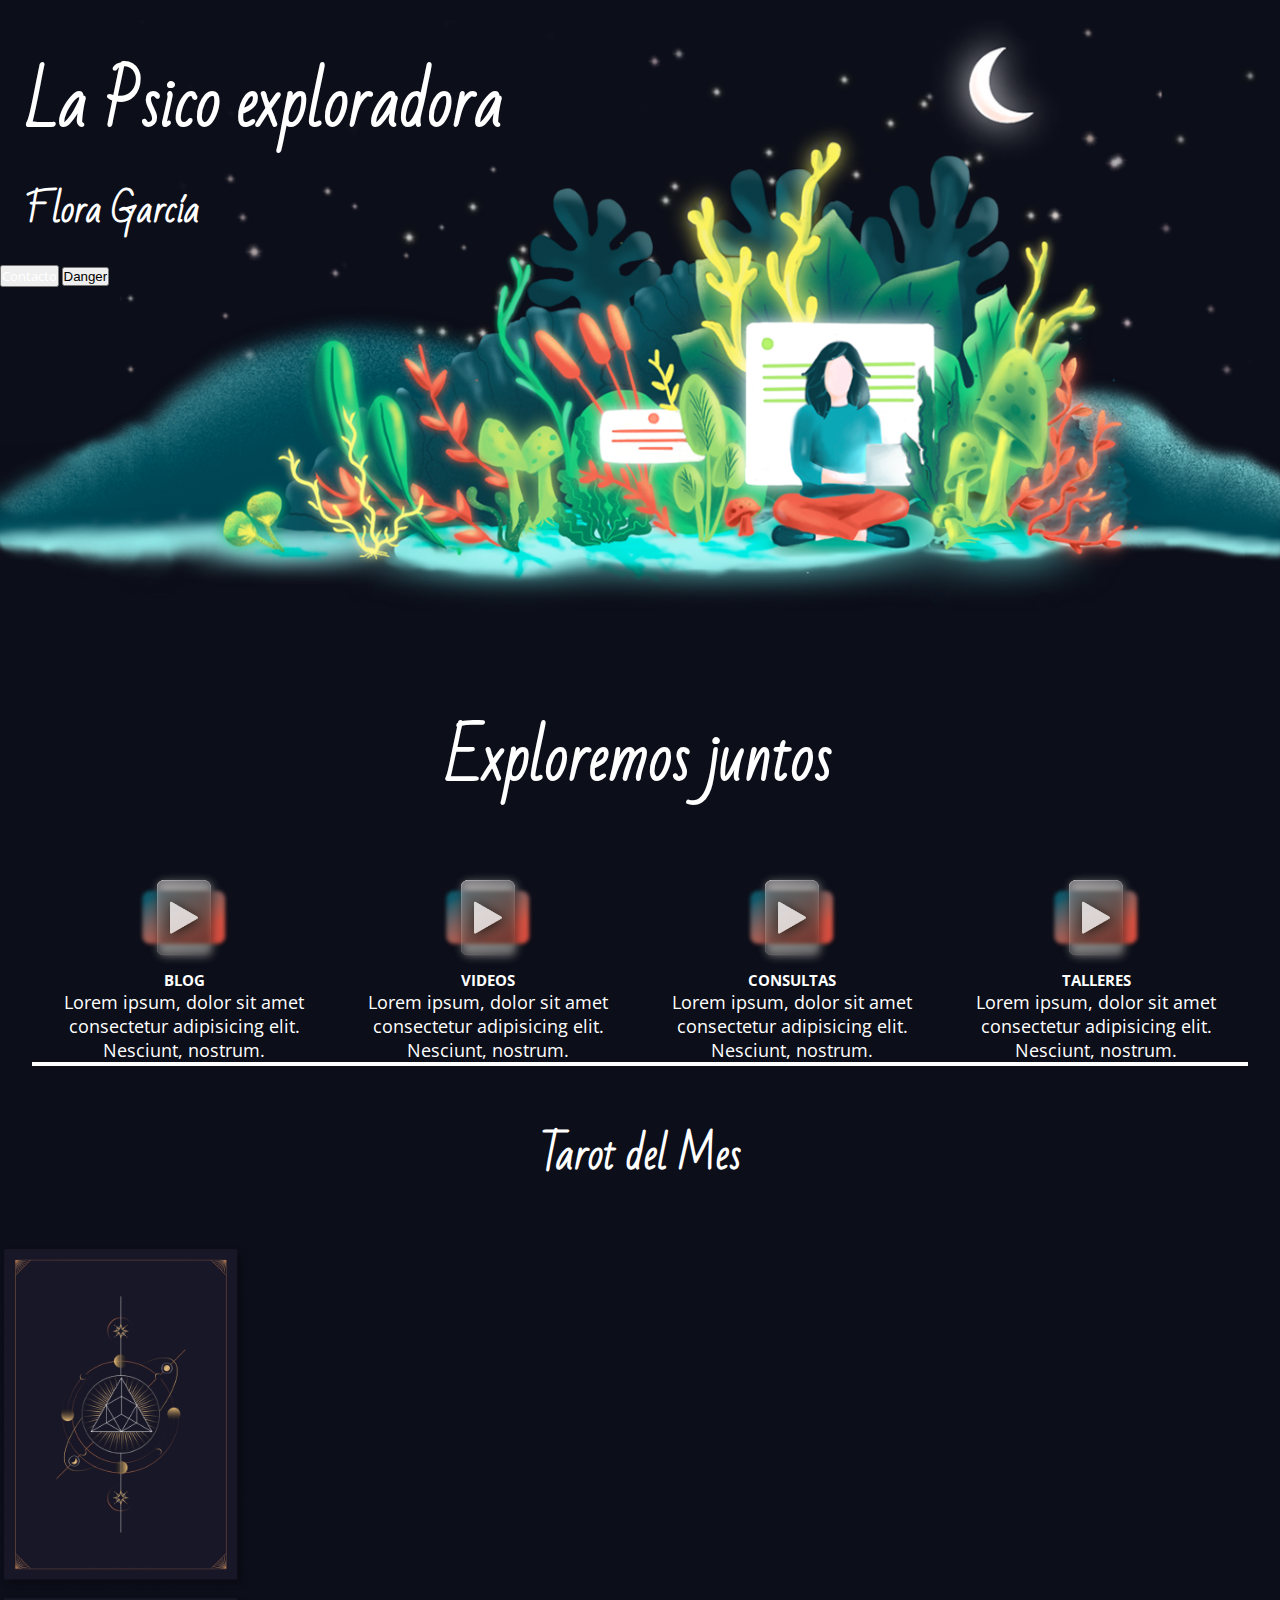
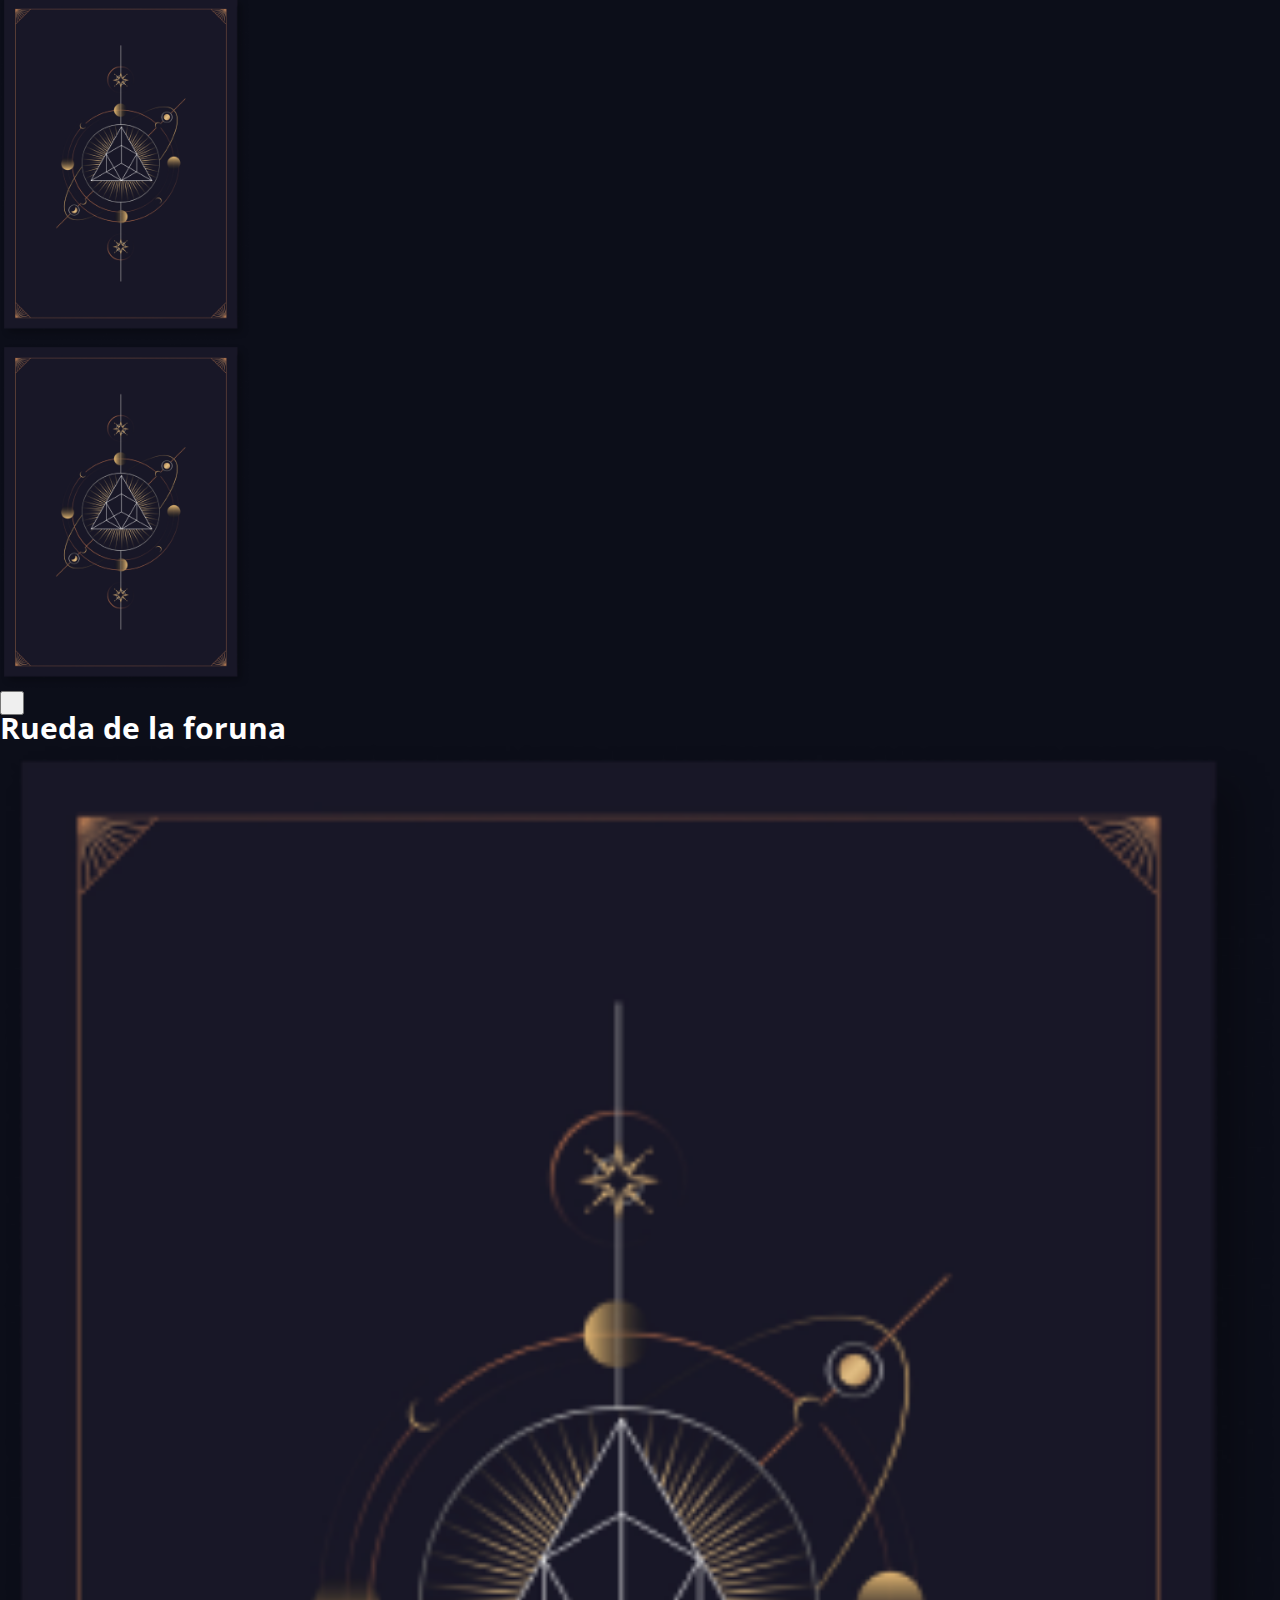
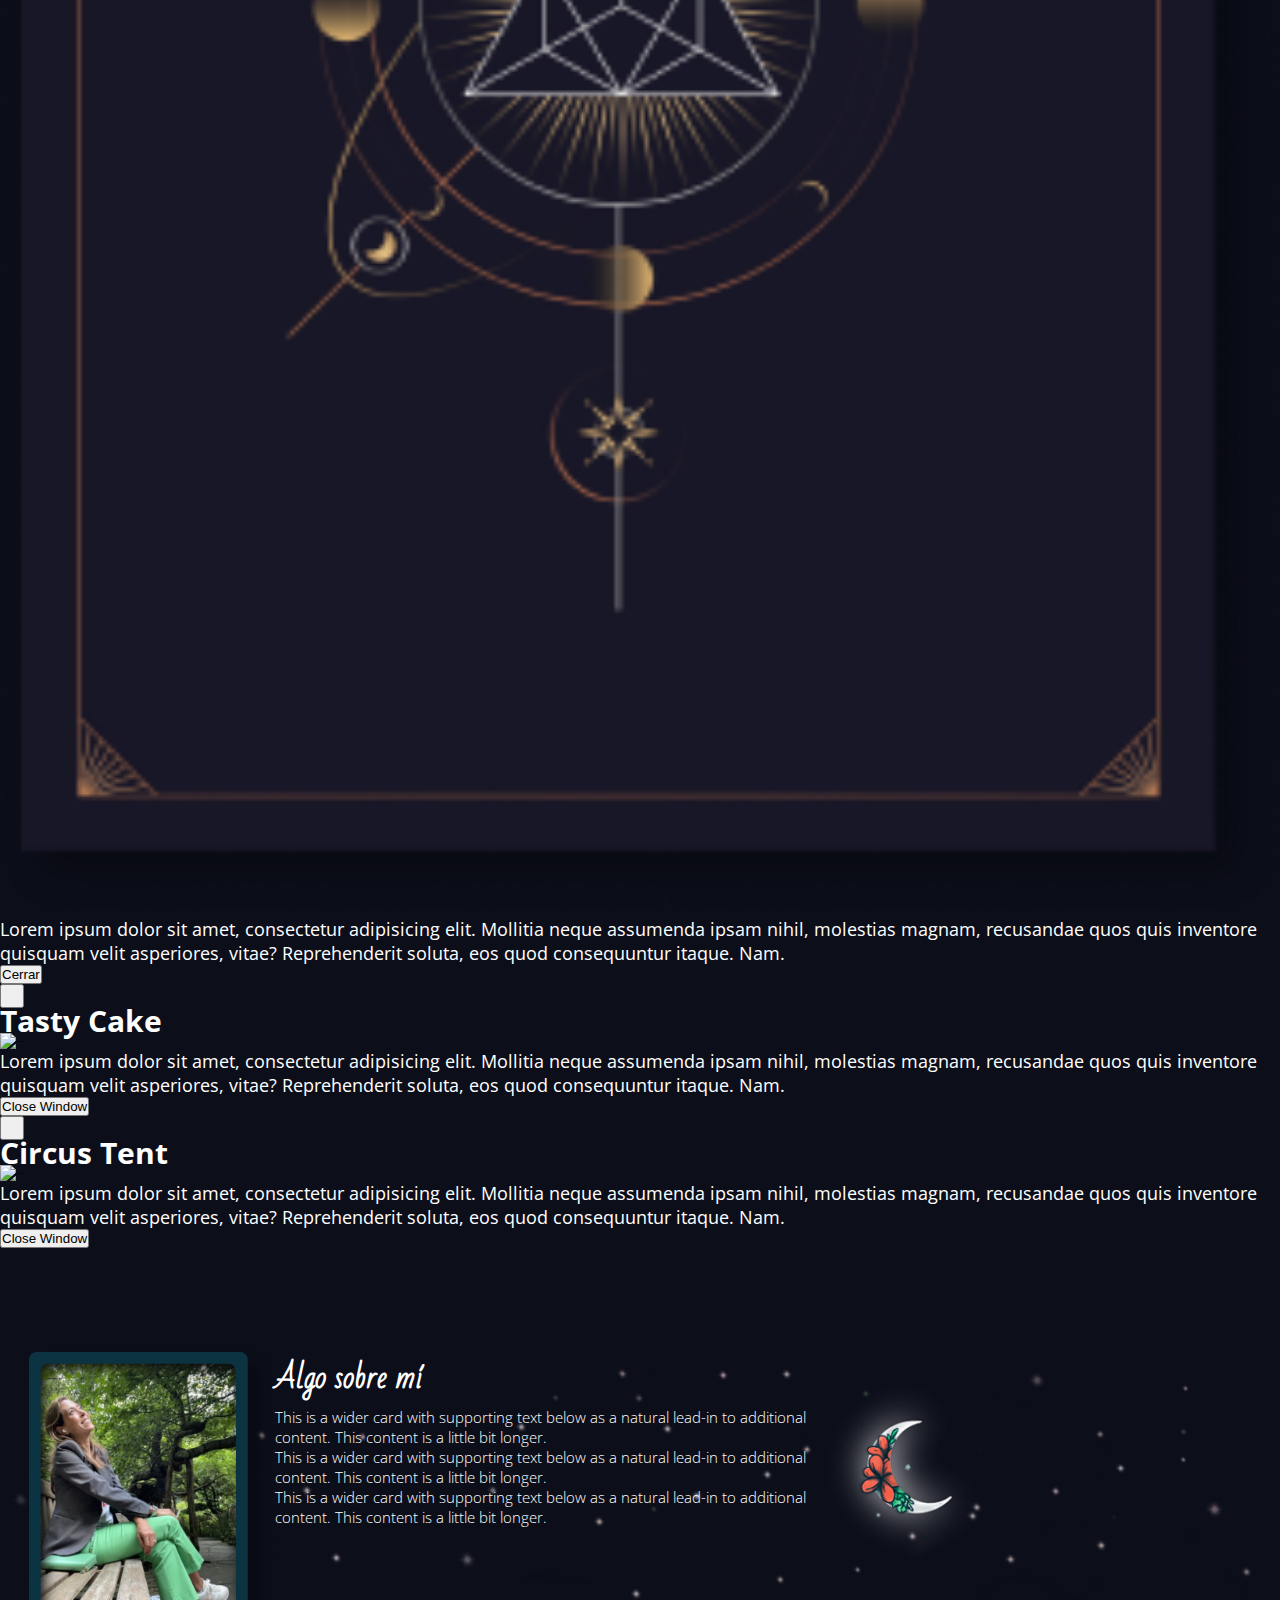
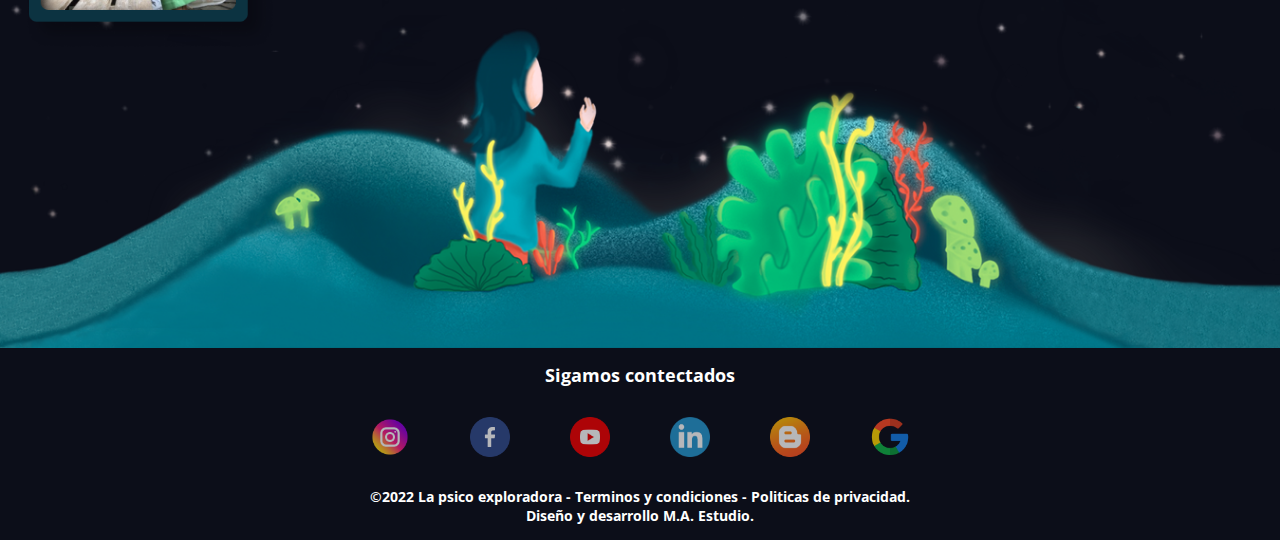
==== index.html @ daddb24a "boton" ====
<!DOCTYPE html>
<html lang="en">

<head>
    <meta charset="UTF-8">
    <meta http-equiv="X-UA-Compatible" content="IE=edge">
    <meta name="viewport" content="width=device-width, initial-scale=1.0">
    <link href="https://cdn.jsdelivr.net/npm/bootstrap@5.0.2/dist/css/bootstrap.min.css" rel="stylesheet"
        integrity="sha384-EVSTQN3/azprG1Anm3QDgpJLIm9Nao0Yz1ztcQTwFspd3yD65VohhpuuCOmLASjC" crossorigin="anonymous">
    <link rel="stylesheet" href="css/style.css">
    <link rel="shortcut icon" href="#" type="image/x-icon">
    <title>La psicoexploradora - Inicio</title>
</head>

<body>

    <header>
        <img class="img-fluid img-header" src="img/header-4.png" alt="">
        <div class="texto-header">
            <a href="index.html">
                <h1 class="titulo-header">La Psico exploradora</h1>
            </a>
            <h2 class="subtitulo-header">Flora García</h2>
            <button type="button" class="btn btn-outline-danger"><a href="#">Contacto</a></button>
            <button type="button" class="btn btn-outline-danger btn-sm">Danger</button>
        </div>
    </header>

    <h2 class="titulo-index">Exploremos juntos</h2>


    <div class="menu-cards">
        <a href="pages/blog.html">
            <div class="cards">
                <img src="img/videos.png" alt="">
                <h2>BLOG</h2>
                <p>Lorem ipsum, dolor sit amet consectetur adipisicing elit. Nesciunt, nostrum. </p>
            </div>
        </a>
        <a href="pages/videos.html">
            <div class="cards">
                <img src="img/videos.png" alt="">
                <h2>VIDEOS</h2>
                <p>Lorem ipsum, dolor sit amet consectetur adipisicing elit. Nesciunt, nostrum. </p>
            </div>
        </a>
        <a href="pages/consultas.html">
            <div class="cards">
                <img src="img/videos.png" alt="">
                <h2>CONSULTAS</h2>
                <p>Lorem ipsum, dolor sit amet consectetur adipisicing elit. Nesciunt, nostrum. </p>
            </div>
        </a>
        <a href="pages/talleres.html">
            <div class="cards">
                <img src="img/videos.png" alt="">
                <h2>TALLERES</h2>
                <p>Lorem ipsum, dolor sit amet consectetur adipisicing elit. Nesciunt, nostrum. </p>
            </div>
        </a>
    </div>

    <h2 class="titulo-tarot">Tarot del Mes</h2>

    <section class="portfolio" id="portfolio">
        <div class="container">
            <!-- Portfolio Grid Items-->
            <div class="row justify-content-center">
                <!-- Portfolio Item 1-->
                <div class="col">
                    <div class="portfolio-item mx-auto" data-bs-toggle="modal" data-bs-target="#portfolioModal1">
                        <div
                            class="portfolio-item-caption d-flex align-items-center justify-content-center h-100 w-100">
                            <div class="portfolio-item-caption-content text-center text-white"><span
                                    class="carta-tarot">+</span></div>
                        </div>
                        <img class="img-fluid " src="img/tarot.png" alt="..." />
                    </div>
                </div>
                <!-- Portfolio Item 2-->
                <div class="col">
                    <div class="portfolio-item mx-auto" data-bs-toggle="modal" data-bs-target="#portfolioModal2">
                        <div
                            class="portfolio-item-caption d-flex align-items-center justify-content-center h-100 w-100">
                            <div class="portfolio-item-caption-content text-center text-white"><span
                                    class="carta-tarot">+</span></i></div>
                        </div>
                        <img class="img-fluid" src="img/tarot.png" alt="..." />
                    </div>
                </div>
                <!-- Portfolio Item 3-->
                <div class="col">
                    <div class="portfolio-item mx-auto" data-bs-toggle="modal" data-bs-target="#portfolioModal3">
                        <div
                            class="portfolio-item-caption d-flex align-items-center justify-content-center h-100 w-100">
                            <div class="portfolio-item-caption-content text-center text-white"><span
                                    class="carta-tarot">+</span></div>
                        </div>
                        <img class="img-fluid" src="img/tarot.png" alt="..." />
                    </div>
                </div>

            </div>
        </div>
    </section>

    <i class="bi bi-arrow-right-square-fill"></i>


    <!-- Portfolio Modals-->
    <!-- Portfolio Modal 1-->
    <div class="portfolio-modal modal fade" id="portfolioModal1" tabindex="-1" aria-labelledby="portfolioModal1"
        aria-hidden="true">
        <div class="modal-dialog modal-xl">
            <div class="modal-content">
                <div class="modal-header border-0"><button class="btn-close" type="button" data-bs-dismiss="modal"
                        aria-label="Close"></button></div>
                <div class="modal-body text-center pb-5">
                    <div class="container">
                        <div class="row justify-content-center">
                            <div class="col-lg-8">
                                <!-- Portfolio Modal - Title-->
                                <h2 class="portfolio-modal-title text-secondary text-uppercase mb-0">Rueda de la
                                    foruna</h2>
                                <!-- Icon Divider-->
                                <div class="divider-custom">
                                    <div class="divider-custom-line"></div>
                                    <div class="divider-custom-icon"><i class="fas fa-star"></i></div>
                                    <div class="divider-custom-line"></div>
                                </div>
                                <!-- Portfolio Modal - Image-->
                                <img class="img-fluid rounded mb-5" src="img/tarot.png" alt="..." />
                                <!-- Portfolio Modal - Text-->
                                <p class="mb-4">Lorem ipsum dolor sit amet, consectetur adipisicing elit. Mollitia
                                    neque assumenda ipsam nihil, molestias magnam, recusandae quos quis inventore
                                    quisquam velit asperiores, vitae? Reprehenderit soluta, eos quod consequuntur
                                    itaque. Nam.</p>
                                <button class="btn btn-danger" data-bs-dismiss="modal">
                                    <i class="fas fa-xmark fa-fw"></i>
                                    Cerrar
                                </button>
                            </div>
                        </div>
                    </div>
                </div>
            </div>
        </div>
    </div>
    <!-- Portfolio Modal 2-->
    <div class="portfolio-modal modal fade" id="portfolioModal2" tabindex="-1" aria-labelledby="portfolioModal2"
        aria-hidden="true">
        <div class="modal-dialog modal-xl">
            <div class="modal-content">
                <div class="modal-header border-0"><button class="btn-close" type="button" data-bs-dismiss="modal"
                        aria-label="Close"></button></div>
                <div class="modal-body text-center pb-5">
                    <div class="container">
                        <div class="row justify-content-center">
                            <div class="col-lg-8">
                                <!-- Portfolio Modal - Title-->
                                <h2 class="portfolio-modal-title text-secondary text-uppercase mb-0">Tasty Cake</h2>
                                <!-- Icon Divider-->
                                <div class="divider-custom">
                                    <div class="divider-custom-line"></div>
                                    <div class="divider-custom-icon"><i class="fas fa-star"></i></div>
                                    <div class="divider-custom-line"></div>
                                </div>
                                <!-- Portfolio Modal - Image-->
                                <img class="img-fluid rounded mb-5" src="assets/img/portfolio/cake.png" alt="..." />
                                <!-- Portfolio Modal - Text-->
                                <p class="mb-4">Lorem ipsum dolor sit amet, consectetur adipisicing elit. Mollitia
                                    neque assumenda ipsam nihil, molestias magnam, recusandae quos quis inventore
                                    quisquam velit asperiores, vitae? Reprehenderit soluta, eos quod consequuntur
                                    itaque. Nam.</p>

                                <button class="btn btn-primary" data-bs-dismiss="modal">
                                    <i class="fas fa-xmark fa-fw"></i>
                                    Close Window
                                </button>
                            </div>
                        </div>
                    </div>
                </div>
            </div>
        </div>
    </div>
    <!-- Portfolio Modal 3-->
    <div class="portfolio-modal modal fade" id="portfolioModal3" tabindex="-1" aria-labelledby="portfolioModal3"
        aria-hidden="true">
        <div class="modal-dialog modal-xl">
            <div class="modal-content">
                <div class="modal-header border-0"><button class="btn-close" type="button" data-bs-dismiss="modal"
                        aria-label="Close"></button></div>
                <div class="modal-body text-center pb-5">
                    <div class="container">
                        <div class="row justify-content-center">
                            <div class="col-lg-8">
                                <!-- Portfolio Modal - Title-->
                                <h2 class="portfolio-modal-title text-secondary text-uppercase mb-0">Circus Tent
                                </h2>
                                <!-- Icon Divider-->
                                <div class="divider-custom">
                                    <div class="divider-custom-line"></div>
                                    <div class="divider-custom-icon"><i class="fas fa-star"></i></div>
                                    <div class="divider-custom-line"></div>
                                </div>
                                <!-- Portfolio Modal - Image-->
                                <img class="img-fluid rounded mb-5" src="assets/img/portfolio/circus.png" alt="..." />
                                <!-- Portfolio Modal - Text-->
                                <p class="mb-4">Lorem ipsum dolor sit amet, consectetur adipisicing elit. Mollitia
                                    neque assumenda ipsam nihil, molestias magnam, recusandae quos quis inventore
                                    quisquam velit asperiores, vitae? Reprehenderit soluta, eos quod consequuntur
                                    itaque. Nam.</p>
                                <button class="btn btn-primary" data-bs-dismiss="modal">
                                    <i class="fas fa-xmark fa-fw"></i>
                                    Close Window
                                </button>
                            </div>
                        </div>
                    </div>
                </div>
            </div>
        </div>
    </div>


    <section class="container-sobre-mi">
        <img class="img-fluid img-fondo-sobre-mi" src="img/footer-final.png" alt="">

        <div class="card-sobre-mi">
            <img src="img/flor.png" class="img-fluid rounded-start" alt="...">

            <div class="card-body">
                <h5 class="card-title">Algo sobre mí</h5>
                <p class="card-text">This is a wider card with supporting text below as a natural lead-in to
                    additional content. This content is a little bit longer.</p>
                <p class="card-text">This is a wider card with supporting text below as a natural lead-in to
                    additional content. This content is a little bit longer.</p>
                <p class="card-text">This is a wider card with supporting text below as a natural lead-in to
                    additional content. This content is a little bit longer.</p>

            </div>
        </div>
    </section>

    <footer>
        <div class="footer">
            <h5>Sigamos contectados</h5>
            <div class="redes">
                <img src="img/redes/instagram.png" alt="">
                <img src="img/redes/facebook.png" alt="">
                <img src="img/redes/youtube.png" alt="">
                <img src="img/redes/linkedin.png" alt="">
                <img src="img/redes/blog.png" alt="">
                <img src="img/redes/google.png" alt="">
            </div>
            <h6>©2022 La psico exploradora - Terminos y condiciones - Politicas de privacidad.</h6>
            <h6>Diseño y desarrollo M.A. Estudio.</h6>
        </div>
    </footer>

    <script src="https://cdn.jsdelivr.net/npm/bootstrap@5.0.2/dist/js/bootstrap.bundle.min.js"
        integrity="sha384-MrcW6ZMFYlzcLA8Nl+NtUVF0sA7MsXsP1UyJoMp4YLEuNSfAP+JcXn/tWtIaxVXM" crossorigin="anonymous">
    </script>


</body>

</html>
---- css/style.css ----
@import url("https://fonts.googleapis.com/css2?family=Open+Sans:ital,wght@0,300;0,400;0,500;0,600;0,700;0,800;1,300;1,400;1,500;1,600;1,700;1,800&display=swap");
@import url("https://fonts.googleapis.com/css2?family=Bad+Script&display=swap");
.modal-content {
  background-color: #0C0E19;
}

.portfolio .portfolio-item {
  cursor: pointer;
  position: relative;
  display: block;
  max-width: 25rem;
  border-radius: 0.5rem;
  overflow: hidden;
}

.portfolio .portfolio-item .portfolio-item-caption {
  position: absolute;
  top: 0;
  left: 0;
  transition: all 0.2s ease-in-out;
  opacity: 0;
  background-image: url(../img/tarot-2.png);
  background-repeat: no-repeat;
}

.portfolio .portfolio-item .portfolio-item-caption:hover {
  opacity: 1;
  filter: drop-shadow(0.3rem 0.3rem 0.3rem #2D4450);
}

.portfolio .portfolio-item .portfolio-item-caption .portfolio-item-caption-content {
  font-size: 1.5rem;
}

.portfolio-modal .btn-close {
  color: #fff;
  font-size: 2rem;
  padding: 1rem;
}

.portfolio-modal .portfolio-modal-title {
  font-size: 2.25rem;
  font-family: 'Open Sans', sans-serif;
  color: #fff;
}

.portfolio-modal p {
  font-size: 1.8rem;
  font-family: 'Open Sans', sans-serif;
  color: #fff;
}

.carta-tarot {
  color: #0C0E19;
  font-family: 'Open Sans', sans-serif;
  font-size: 10rem;
  font-weight: bolder;
}

@media (min-width: 992px) {
  .portfolio-modal .portfolio-modal-title {
    font-size: 3rem;
    line-height: 2.5rem;
  }
}

/* font-family: 'Open Sans', sans-serif; */
/* font-family: 'Bad Script', cursive; */
/* 1rem = 10px */
/* 2rem = 20px */
* {
  margin: 0;
  padding: 0;
  box-sizing: border-box;
}

html {
  font-size: 62.5%;
}

p {
  font-size: 1.8rem;
}

.img-fluid {
  width: 100%;
}

p,
h1,
h2,
h3,
h4,
h5,
h6 {
  color: #fff;
  font-family: 'Open Sans', sans-serif;
}

a {
  text-decoration: none;
  color: #fff;
  font-family: 'Open Sans', sans-serif;
}

a:hover {
  color: #fff;
}

body {
  background: #0C0E19;
}

header {
  position: relative;
  height: 65rem;
}

header .img-header {
  position: absolute;
  top: 2rem;
  bottom: 0;
}

header .texto-header {
  position: absolute;
  top: 2rem;
}

header .texto-header h1 {
  font-family: 'Bad Script', cursive;
  font-size: 6.4rem;
  margin-left: 2.5rem;
  margin-top: 2rem;
}

header .texto-header h2 {
  font-family: 'Bad Script', cursive;
  font-size: 3.5rem;
  margin-left: 2.5rem;
  margin-top: 1rem;
  margin-bottom: 2rem;
}

.titulo-index {
  font-family: 'Bad Script', cursive;
  font-size: 6rem;
  text-align: center;
  margin: 5rem 0;
}

.menu-cards {
  width: 95%;
  display: flex;
  flex-direction: row;
  justify-content: center;
  margin: auto;
}

.menu-cards .cards {
  display: flex;
  flex-direction: column;
  align-items: center;
  border-bottom: 0.4rem #ffffff solid;
}

.menu-cards .cards:hover {
  border-bottom: 0.4rem #CC4B3D solid;
  box-shadow: 0 8px 6px -6px black;
}

.menu-cards .cards img {
  width: 40%;
  height: auto;
}

.menu-cards .cards p {
  padding: 0 2rem;
  text-align: center;
}

.titulo-tarot {
  font-family: 'Bad Script', cursive;
  font-size: 4rem;
  text-align: center;
  margin: 5rem 0;
}

.container-tarot {
  width: 100%;
  display: flex;
  flex-direction: row;
  justify-content: center;
}

.container-tarot .tarot {
  width: 80%;
  display: flex;
  flex-direction: row;
  justify-content: center;
}

.container-tarot .tarot img {
  height: 20rem;
}

.container-tarot .tarot h4 {
  font-family: 'Bad Script', cursive;
  color: #fff;
  font-size: 3rem;
}

.container-tarot .tarot p {
  color: #fff;
  font-family: 'Open Sans', sans-serif;
  font-weight: 300;
}

.container-sobre-mi {
  margin-top: 10rem;
  position: relative;
  height: 60rem;
}

.container-sobre-mi .img-fondo-sobre-mi {
  position: absolute;
  bottom: 0;
}

.container-sobre-mi .card-sobre-mi {
  position: absolute;
  top: 0;
  left: 2.5rem;
  background-color: transparent;
  border: none;
  width: 62%;
  display: flex;
  flex-direction: row;
  justify-content: flex-start;
}

.container-sobre-mi .card-sobre-mi img {
  width: 25rem;
}

.container-sobre-mi .card-sobre-mi .card-title {
  font-family: 'Bad Script', cursive;
  color: #fff;
  font-size: 3rem;
}

.container-sobre-mi .card-sobre-mi .card-text {
  color: #fff;
  font-family: 'Open Sans', sans-serif;
  font-size: 1.5rem;
  font-weight: 300;
}

footer {
  width: 100%;
  display: flex;
  flex-direction: row;
  justify-content: center;
  margin-bottom: 1.5rem;
  margin-top: 1.5rem;
}

footer h5 {
  color: #ffffff;
  font-size: 1.8rem;
  font-family: 'Open Sans', sans-serif;
  text-align: center;
}

footer .redes {
  display: flex;
  flex-direction: row;
  justify-content: space-between;
  margin: 3rem 0 3rem 0;
}

footer .redes img {
  width: 4rem;
  opacity: 70%;
}

footer .redes img:hover {
  filter: drop-shadow(0.3rem 0.3rem 0.3rem #2D4450);
  opacity: 100%;
}

footer h6 {
  color: #ffffff;
  font-size: 1.4rem;
  font-family: 'Open Sans', sans-serif;
  text-align: center;
}

.body-blog {
  width: 100%;
  margin: auto;
}

@media (max-width: 767px) {
  html {
    font-size: 25%;
  }
  body {
    background: #0C0E19;
  }
  header {
    margin-top: 2rem;
    position: relative;
    height: 50rem;
  }
}
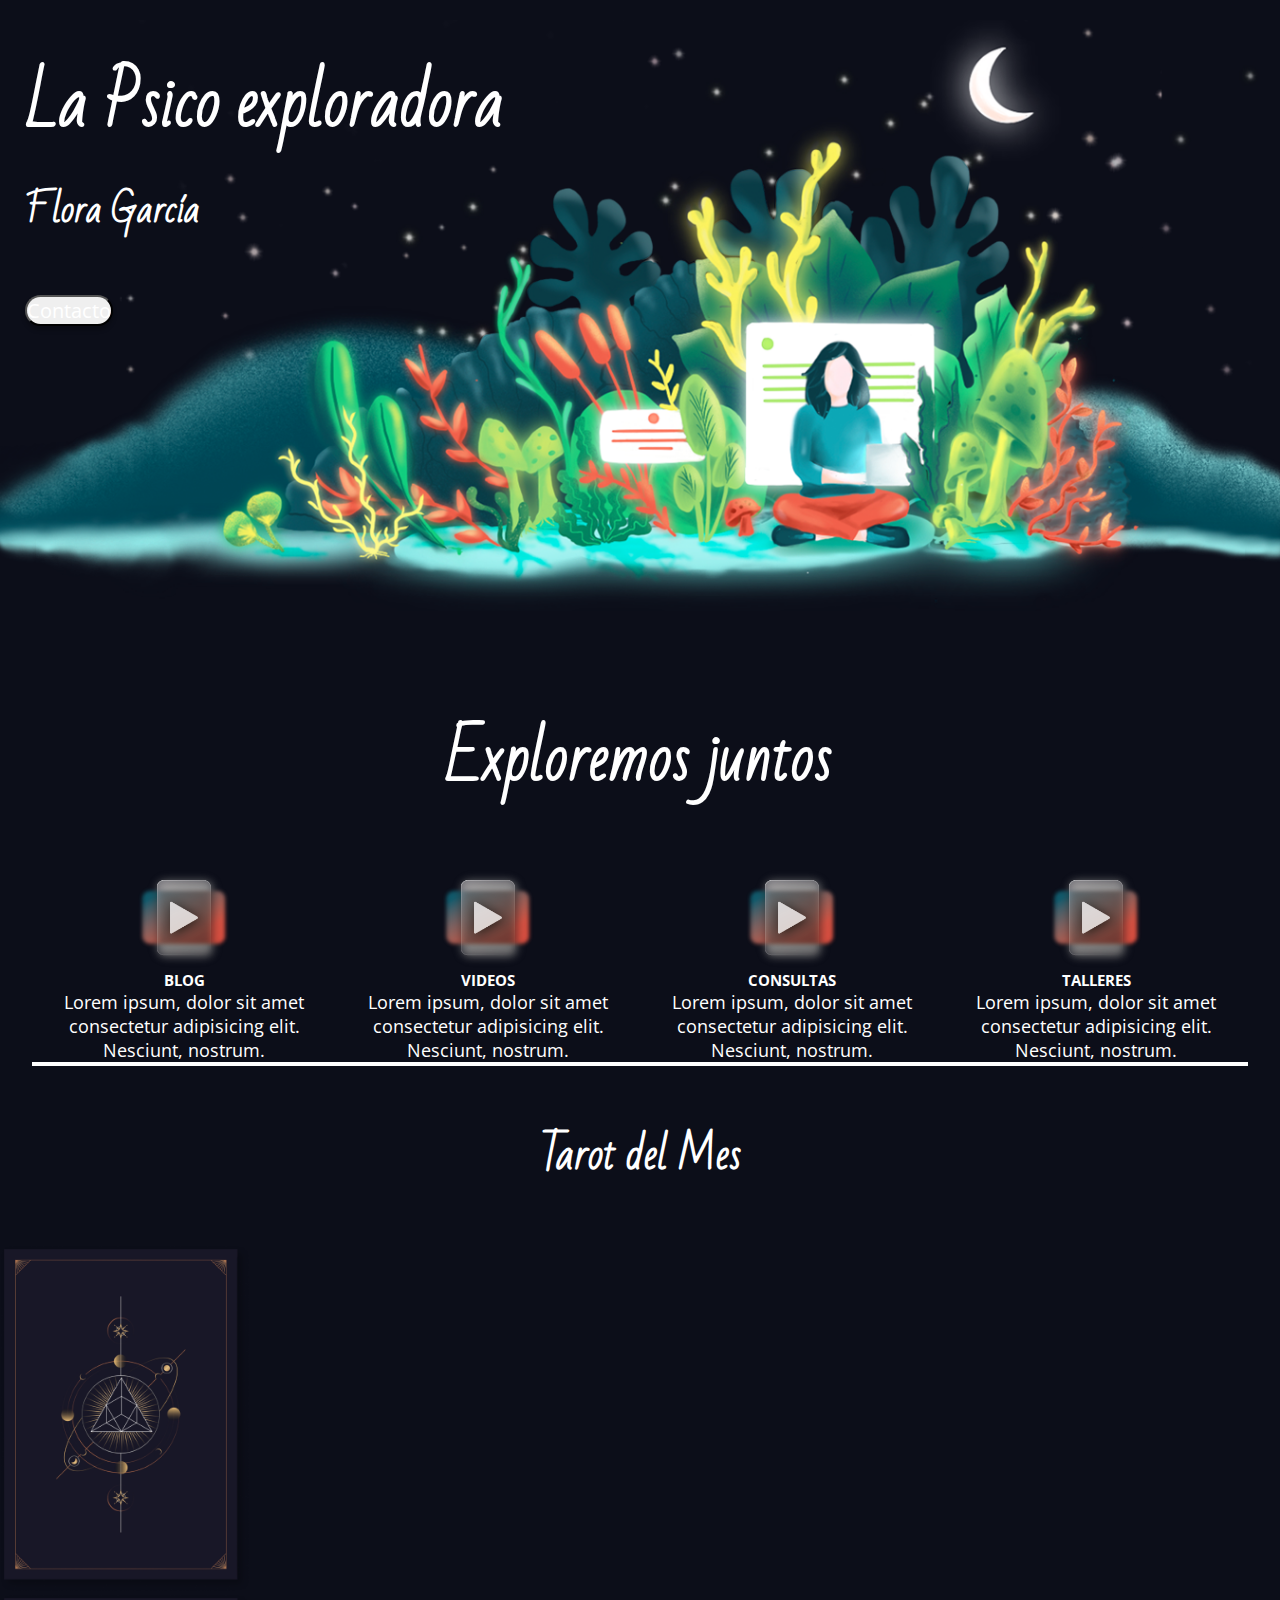
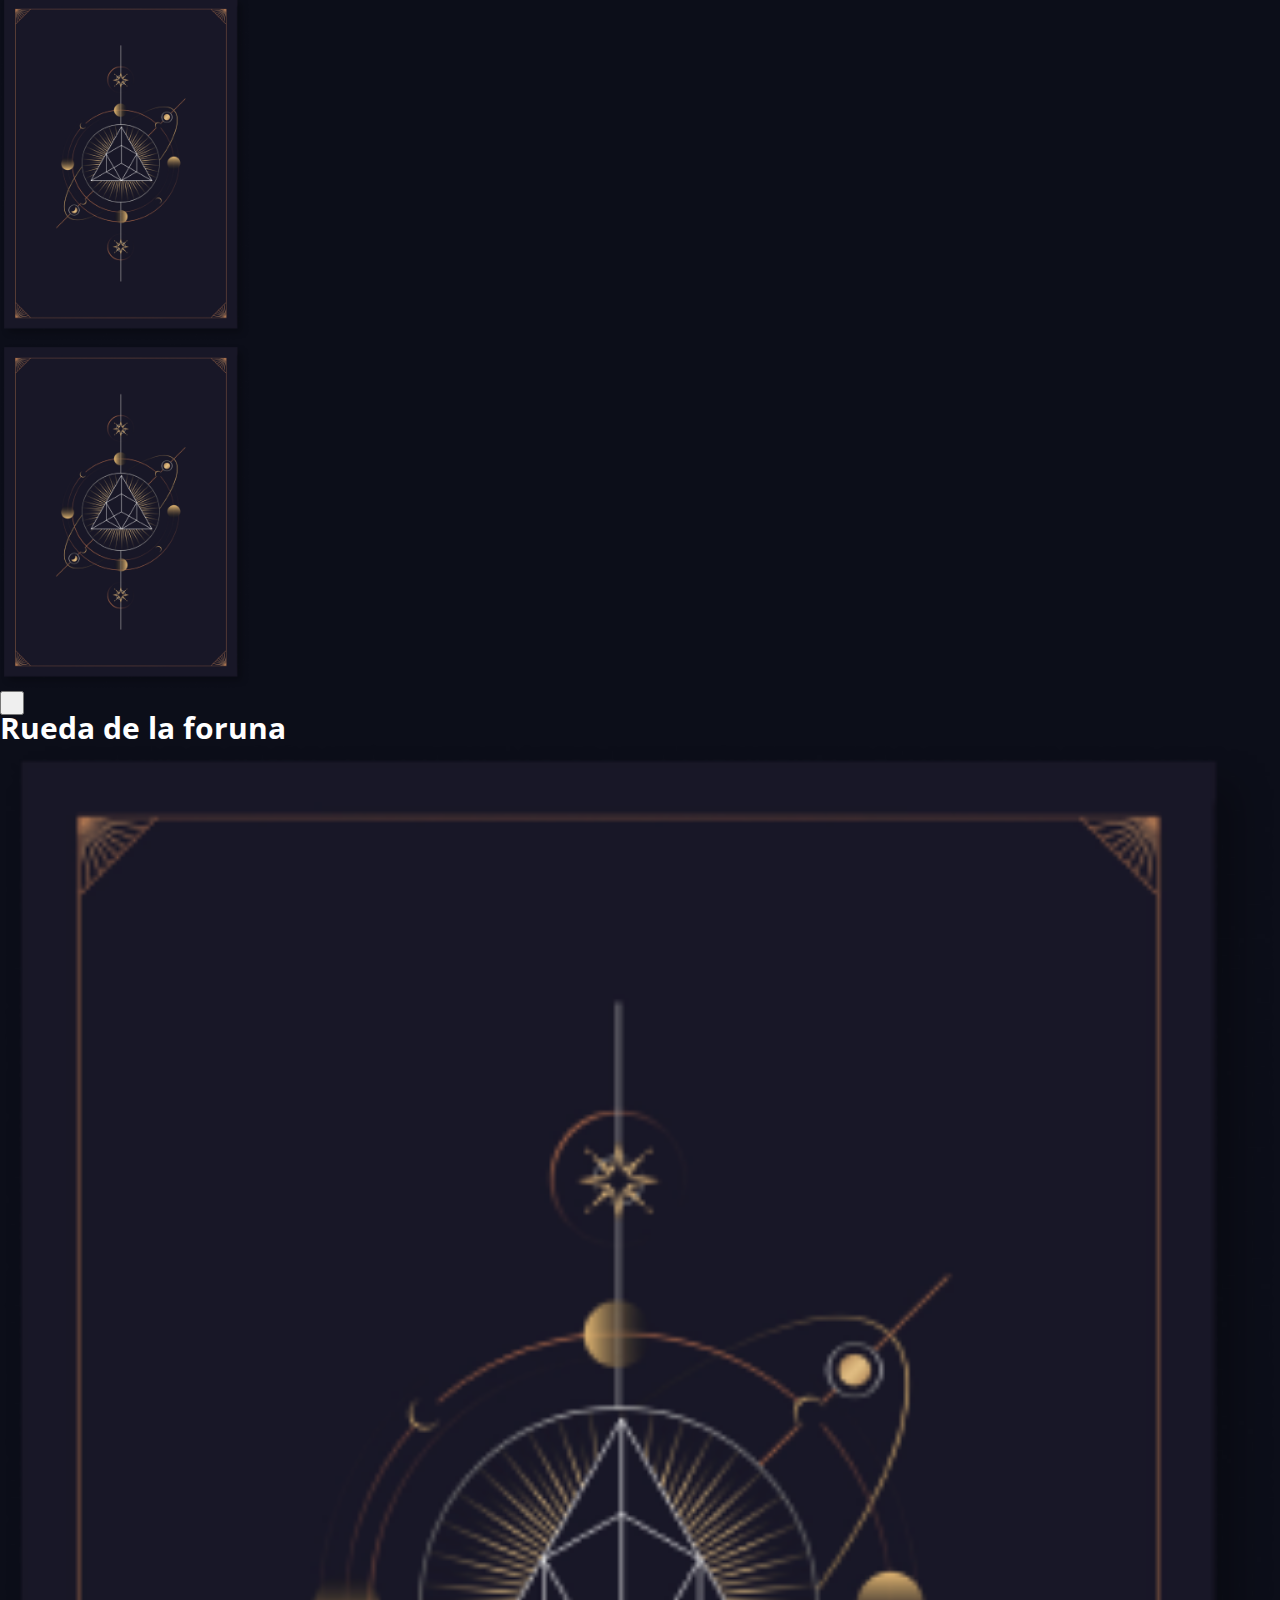
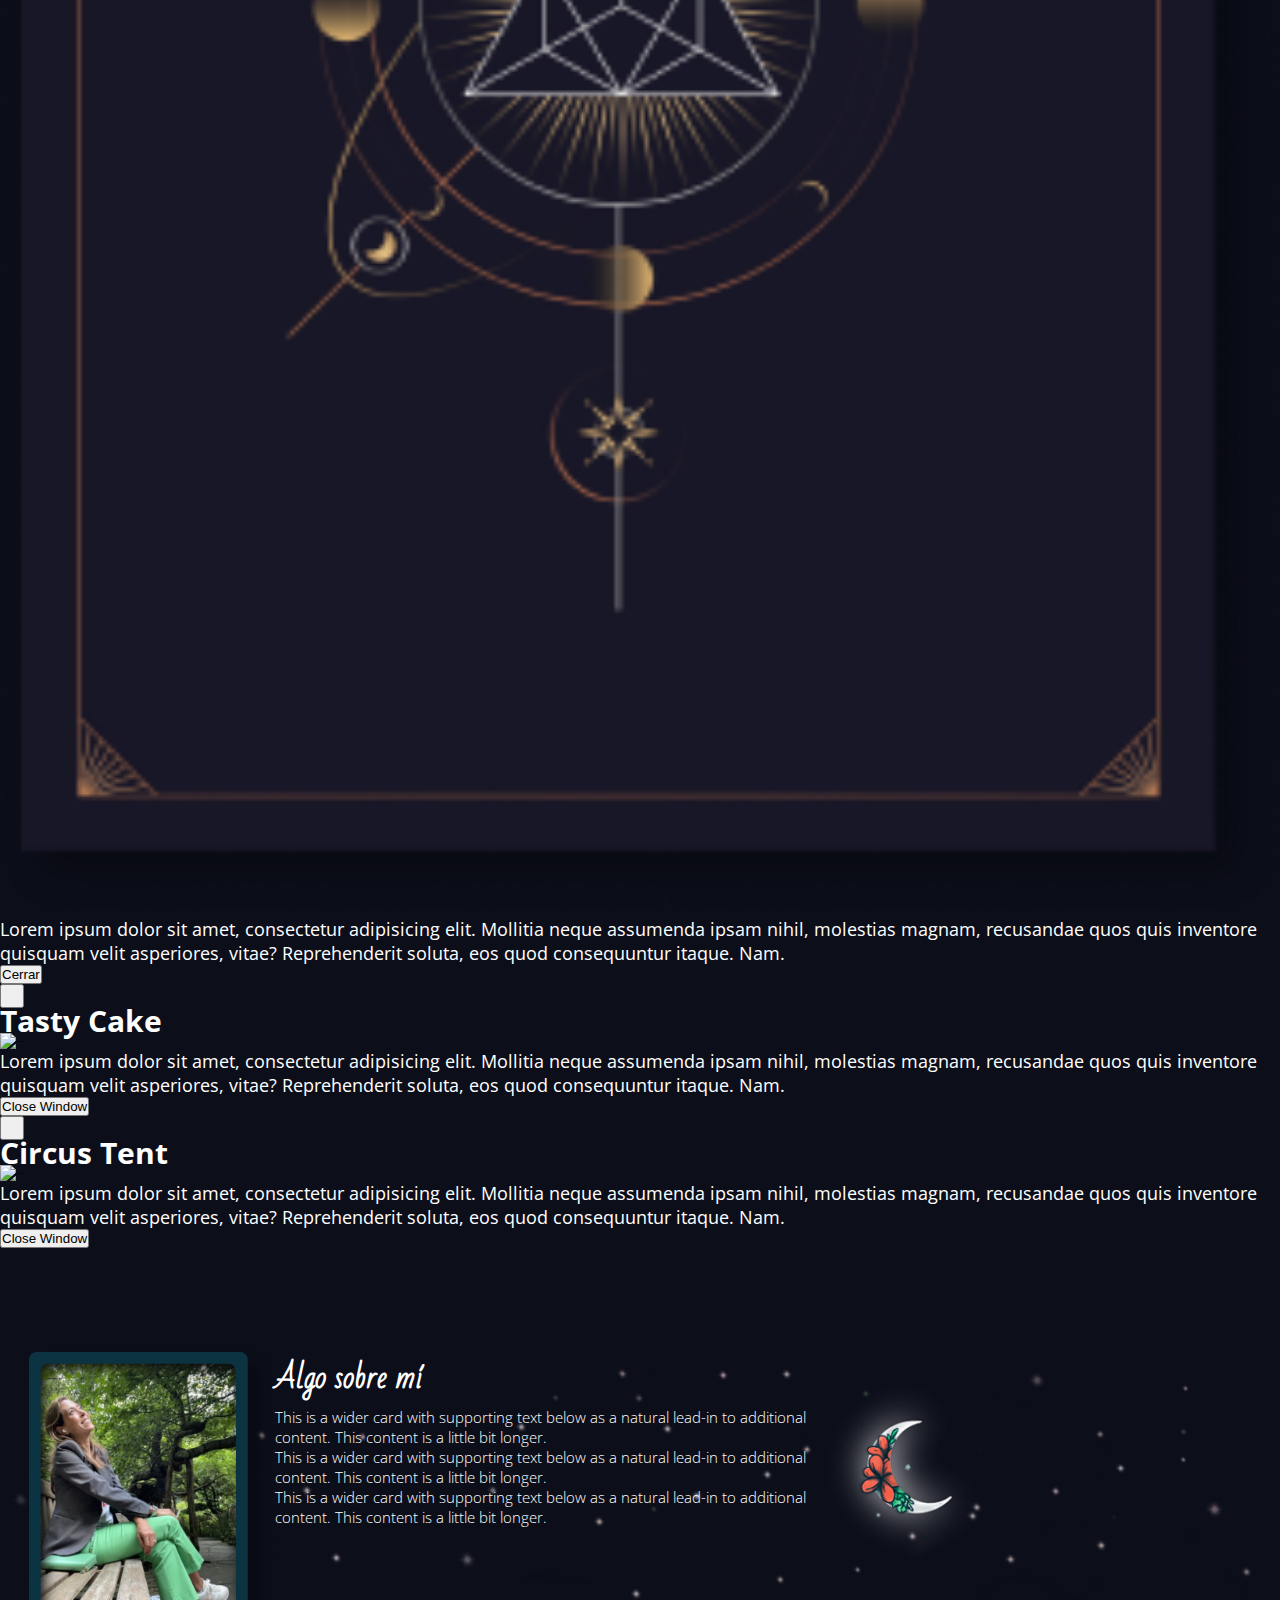
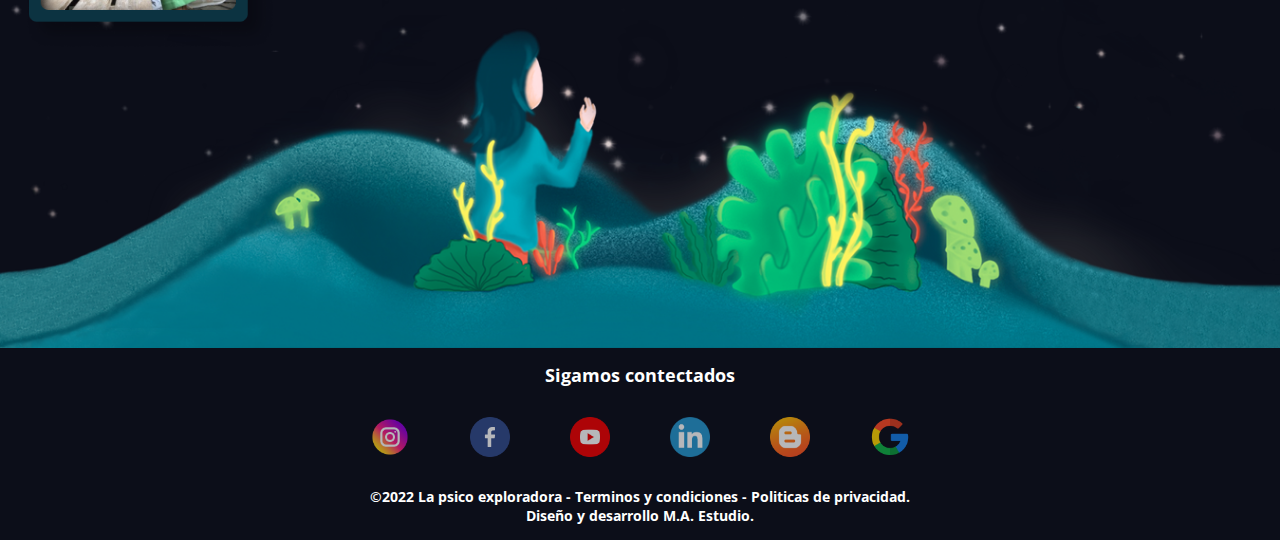
==== commit c236d2e5: "btn" ====
--- a/index.html
+++ b/index.html
@@ -22,7 +22,7 @@
             </a>
             <h2 class="subtitulo-header">Flora García</h2>
             <button type="button" class="btn btn-outline-danger"><a href="#">Contacto</a></button>
-            <button type="button" class="btn btn-outline-danger btn-sm">Danger</button>
+            
         </div>
     </header>
 
--- a/css/style.css
+++ b/css/style.css
@@ -140,6 +140,18 @@
   margin-left: 2.5rem;
   margin-top: 1rem;
   margin-bottom: 2rem;
+}
+
+header .texto-header .btn {
+  margin-left: 2.5rem;
+  margin-top: 3rem;
+  border-radius: 2rem;
+  box-shadow: 0px 4px 4px 0px #00000040;
+}
+
+header .texto-header .btn a {
+  font-size: 2rem;
+  color: #ffffff;
 }
 
 .titulo-index {
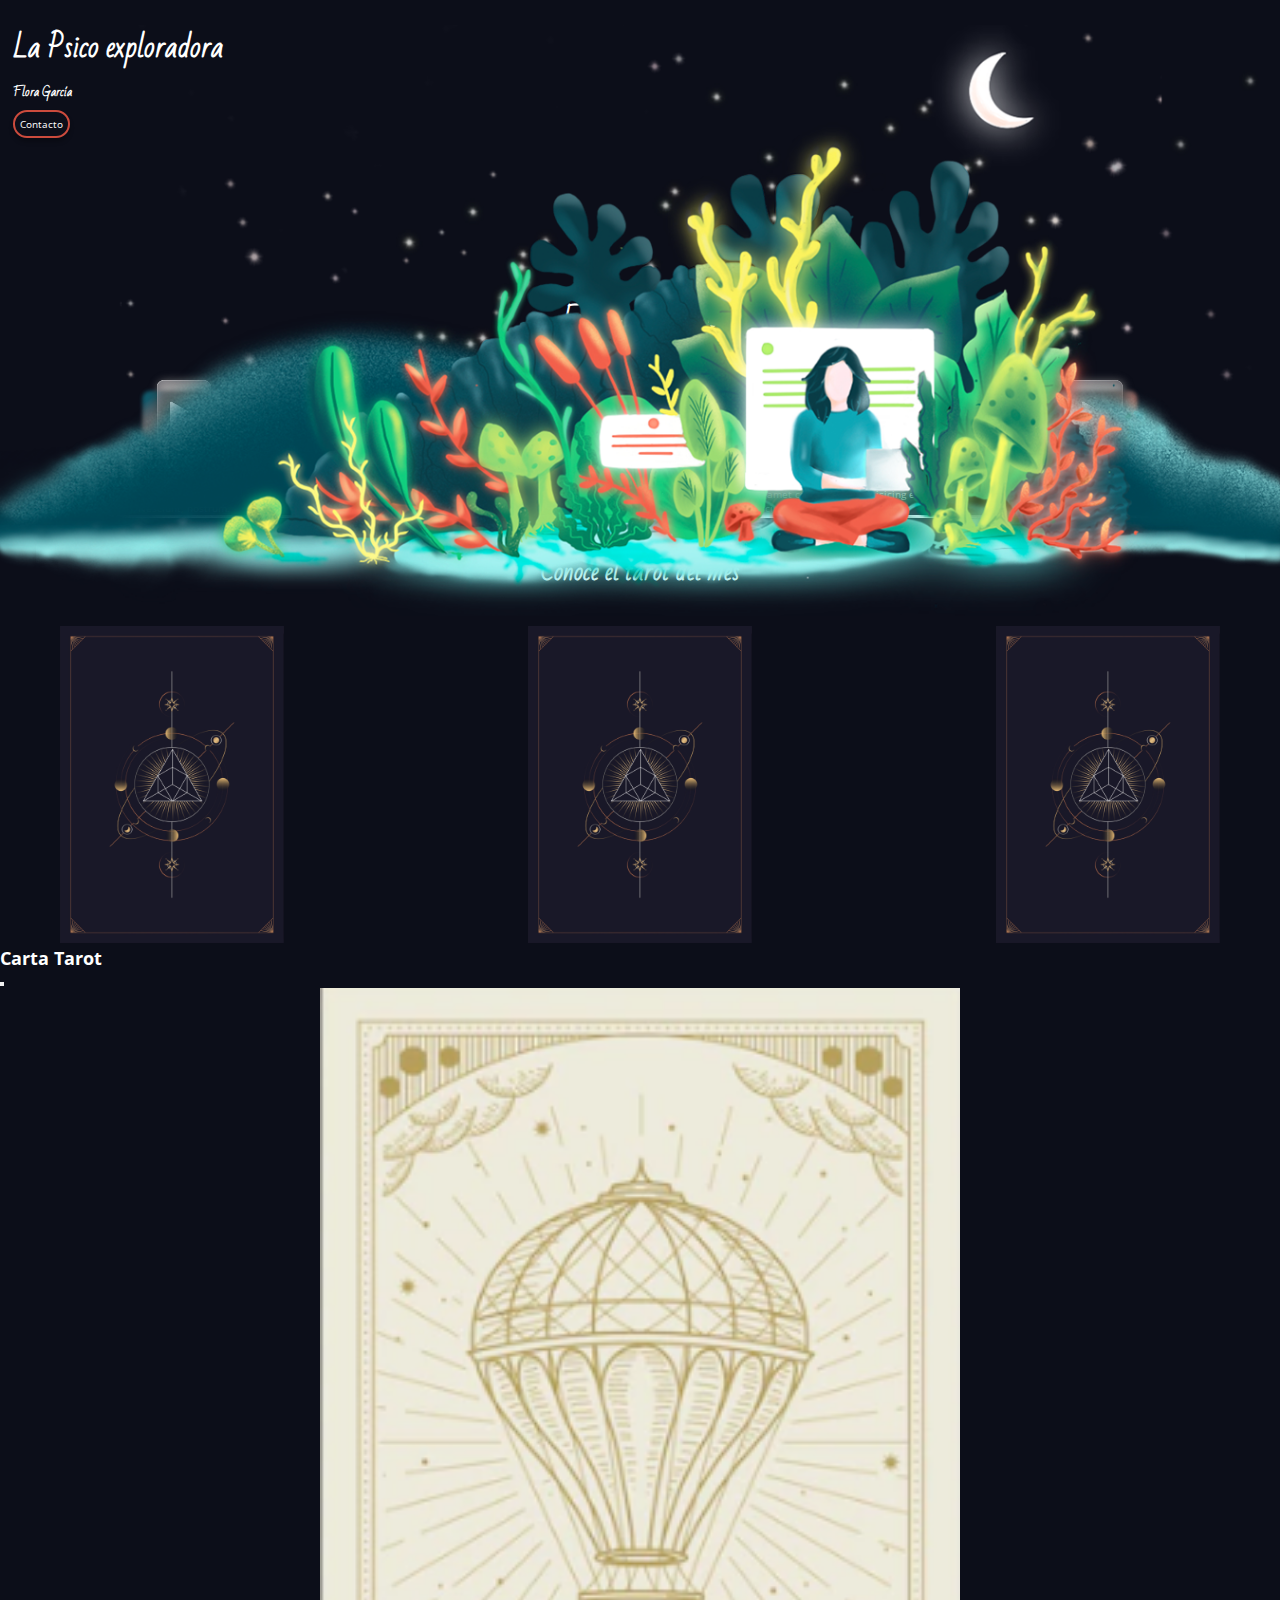
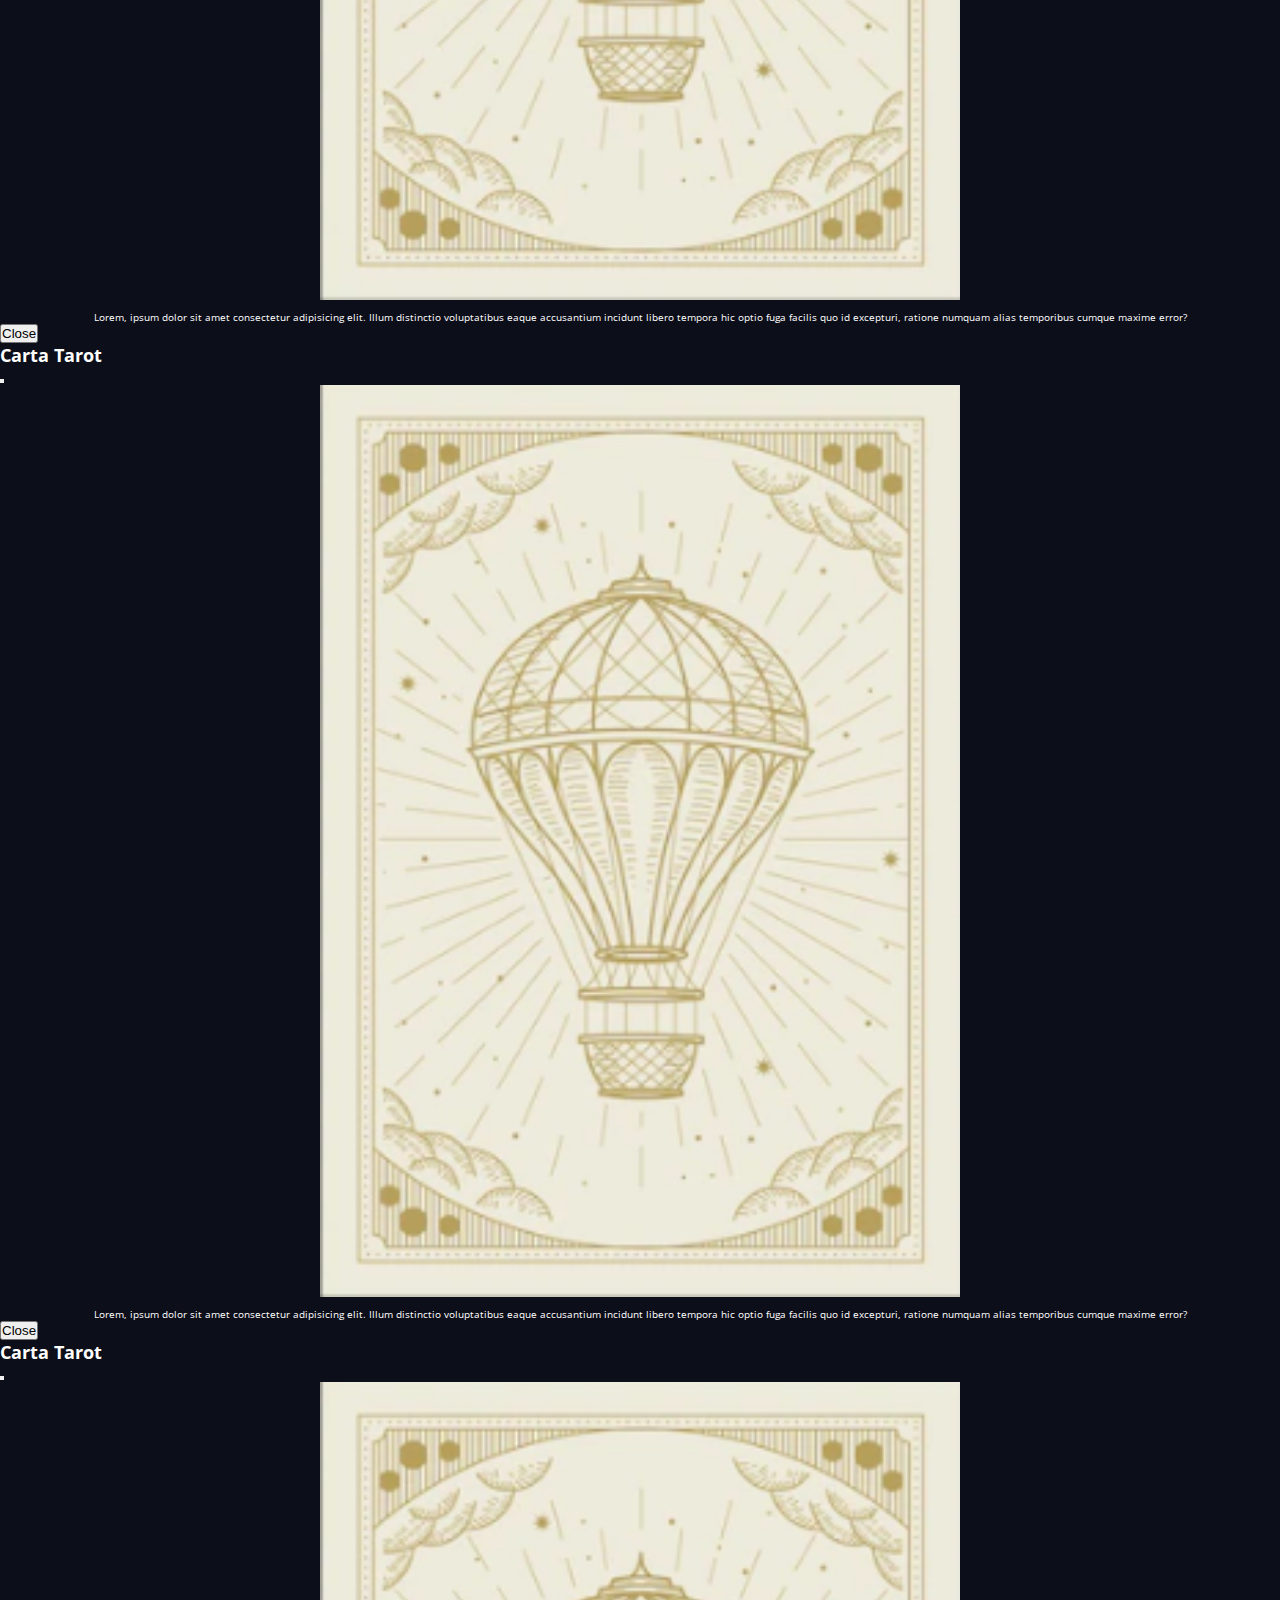
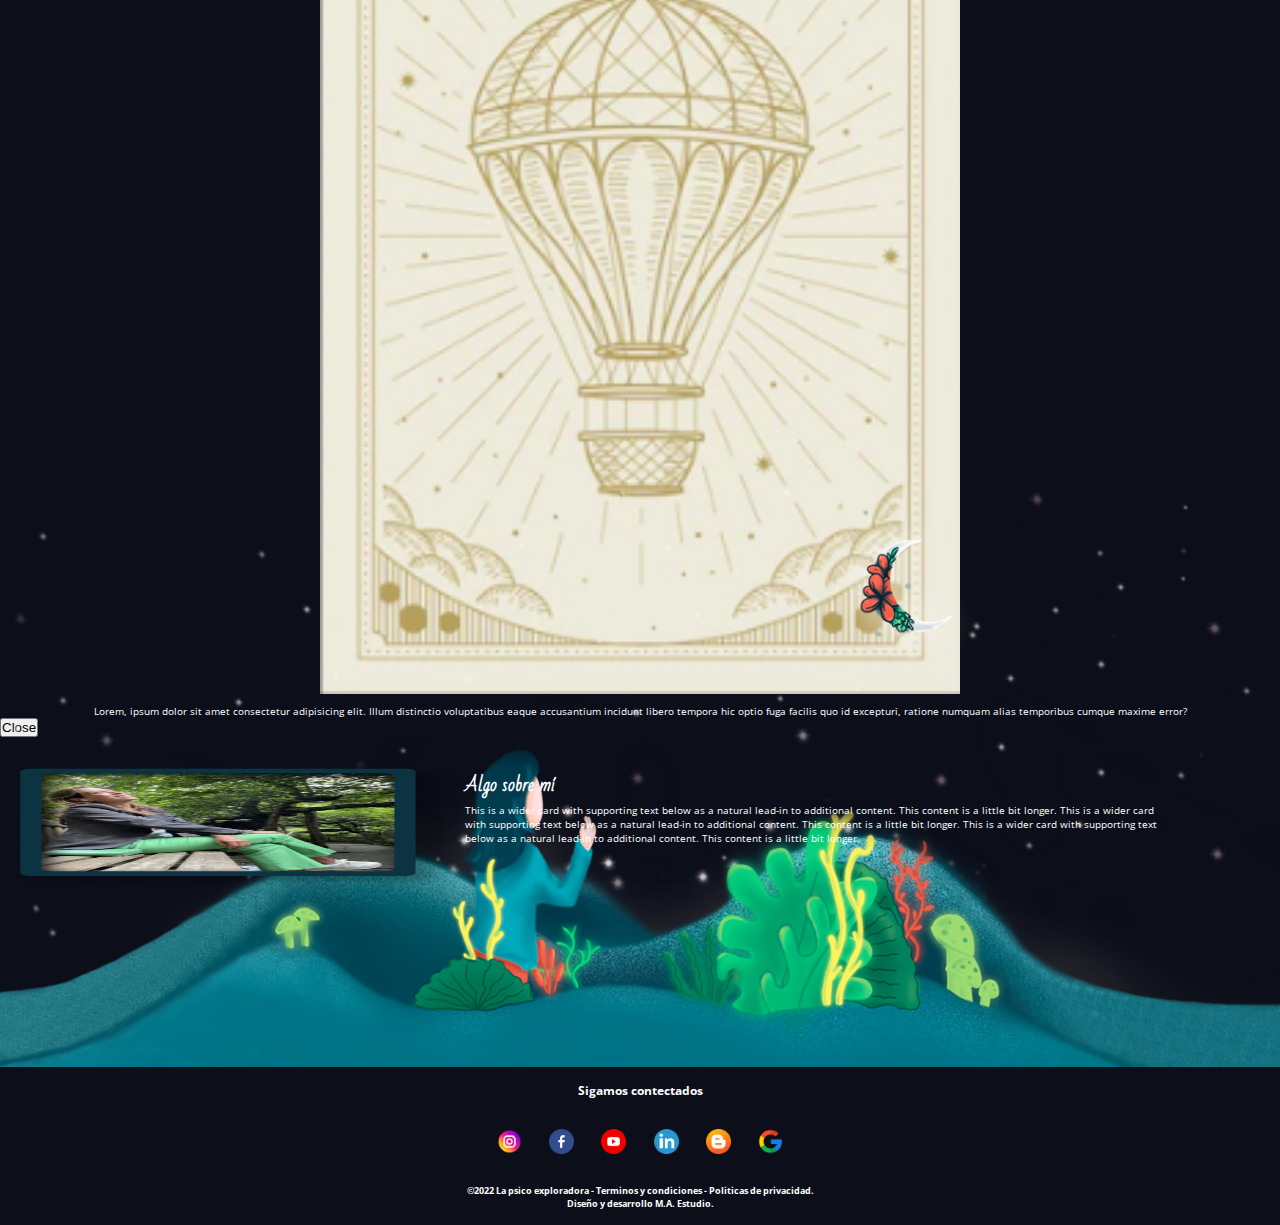
==== commit 8c17a5fd: "cambios generales" ====
--- a/index.html
+++ b/index.html
@@ -20,11 +20,12 @@
             <a href="index.html">
                 <h1 class="titulo-header">La Psico exploradora</h1>
             </a>
-            <h2 class="subtitulo-header">Flora García</h2>
-            <button type="button" class="btn btn-outline-danger"><a href="#">Contacto</a></button>
-            
+            <h4 class="subtitulo-header">Flora García</h4>
+            <a class="boton" href="#">Contacto</a>
+
         </div>
     </header>
+
 
     <h2 class="titulo-index">Exploremos juntos</h2>
 
@@ -33,210 +34,127 @@
         <a href="pages/blog.html">
             <div class="cards">
                 <img src="img/videos.png" alt="">
-                <h2>BLOG</h2>
+                <h4>BLOG</h4>
                 <p>Lorem ipsum, dolor sit amet consectetur adipisicing elit. Nesciunt, nostrum. </p>
             </div>
         </a>
         <a href="pages/videos.html">
             <div class="cards">
                 <img src="img/videos.png" alt="">
-                <h2>VIDEOS</h2>
+                <h4>VIDEOS</h4>
                 <p>Lorem ipsum, dolor sit amet consectetur adipisicing elit. Nesciunt, nostrum. </p>
             </div>
         </a>
         <a href="pages/consultas.html">
             <div class="cards">
                 <img src="img/videos.png" alt="">
-                <h2>CONSULTAS</h2>
+                <h4>CONSULTAS</h4>
                 <p>Lorem ipsum, dolor sit amet consectetur adipisicing elit. Nesciunt, nostrum. </p>
             </div>
         </a>
         <a href="pages/talleres.html">
             <div class="cards">
                 <img src="img/videos.png" alt="">
-                <h2>TALLERES</h2>
+                <h4>TALLERES</h4>
                 <p>Lorem ipsum, dolor sit amet consectetur adipisicing elit. Nesciunt, nostrum. </p>
             </div>
         </a>
     </div>
 
-    <h2 class="titulo-tarot">Tarot del Mes</h2>
+    <h2 class="titulo-tarot">Conoce el tarot del mes</h2>
 
-    <section class="portfolio" id="portfolio">
-        <div class="container">
-            <!-- Portfolio Grid Items-->
-            <div class="row justify-content-center">
-                <!-- Portfolio Item 1-->
-                <div class="col">
-                    <div class="portfolio-item mx-auto" data-bs-toggle="modal" data-bs-target="#portfolioModal1">
-                        <div
-                            class="portfolio-item-caption d-flex align-items-center justify-content-center h-100 w-100">
-                            <div class="portfolio-item-caption-content text-center text-white"><span
-                                    class="carta-tarot">+</span></div>
-                        </div>
-                        <img class="img-fluid " src="img/tarot.png" alt="..." />
-                    </div>
+    <!-- Button trigger modal -->
+
+    <div class="cards-tarot">
+        <button class="boton-tarot"><img class="img-fluid rounded" data-bs-toggle="modal"
+                data-bs-target="#exampleModal1" src="img/tarot.png" alt="..." /></button>
+        <button class="boton-tarot"><img class="img-fluid rounded" data-bs-toggle="modal"
+                data-bs-target="#exampleModal2" src="img/tarot.png" alt="..." /></button>
+        <button class="boton-tarot"><img class="img-fluid rounded" data-bs-toggle="modal"
+                data-bs-target="#exampleModal3" src="img/tarot.png" alt="..." /></button>
+    </div>
+    <!-- Modal 1 -->
+    <div class="modal fade" id="exampleModal1" tabindex="-1" aria-labelledby="exampleModalLabel" aria-hidden="true">
+        <div class="modal-dialog ">
+            <div class="modal-content">
+                <div class="modal-header">
+                    <h3 class="modal-title" id="exampleModalLabel">Carta Tarot</h3>
+                    <button type="button" class="btn-close btn-close-white" data-bs-dismiss="modal"
+                        aria-label="Close"></button>
                 </div>
-                <!-- Portfolio Item 2-->
-                <div class="col">
-                    <div class="portfolio-item mx-auto" data-bs-toggle="modal" data-bs-target="#portfolioModal2">
-                        <div
-                            class="portfolio-item-caption d-flex align-items-center justify-content-center h-100 w-100">
-                            <div class="portfolio-item-caption-content text-center text-white"><span
-                                    class="carta-tarot">+</span></i></div>
-                        </div>
-                        <img class="img-fluid" src="img/tarot.png" alt="..." />
-                    </div>
+                <div class="modal-body">
+                    <img class="img-fluid " src="img/tarot-2.png" alt="..." />
+                    <p>Lorem, ipsum dolor sit amet consectetur adipisicing elit. Illum distinctio voluptatibus eaque
+                        accusantium incidunt libero tempora hic optio fuga facilis quo id excepturi, ratione numquam
+                        alias temporibus cumque maxime error?</p>
                 </div>
-                <!-- Portfolio Item 3-->
-                <div class="col">
-                    <div class="portfolio-item mx-auto" data-bs-toggle="modal" data-bs-target="#portfolioModal3">
-                        <div
-                            class="portfolio-item-caption d-flex align-items-center justify-content-center h-100 w-100">
-                            <div class="portfolio-item-caption-content text-center text-white"><span
-                                    class="carta-tarot">+</span></div>
-                        </div>
-                        <img class="img-fluid" src="img/tarot.png" alt="..." />
-                    </div>
-                </div>
+                <div class="modal-footer">
+                    <button type="button" class="btn btn-secondary" data-bs-dismiss="modal">Close</button>
 
-            </div>
-        </div>
-    </section>
-
-    <i class="bi bi-arrow-right-square-fill"></i>
-
-
-    <!-- Portfolio Modals-->
-    <!-- Portfolio Modal 1-->
-    <div class="portfolio-modal modal fade" id="portfolioModal1" tabindex="-1" aria-labelledby="portfolioModal1"
-        aria-hidden="true">
-        <div class="modal-dialog modal-xl">
-            <div class="modal-content">
-                <div class="modal-header border-0"><button class="btn-close" type="button" data-bs-dismiss="modal"
-                        aria-label="Close"></button></div>
-                <div class="modal-body text-center pb-5">
-                    <div class="container">
-                        <div class="row justify-content-center">
-                            <div class="col-lg-8">
-                                <!-- Portfolio Modal - Title-->
-                                <h2 class="portfolio-modal-title text-secondary text-uppercase mb-0">Rueda de la
-                                    foruna</h2>
-                                <!-- Icon Divider-->
-                                <div class="divider-custom">
-                                    <div class="divider-custom-line"></div>
-                                    <div class="divider-custom-icon"><i class="fas fa-star"></i></div>
-                                    <div class="divider-custom-line"></div>
-                                </div>
-                                <!-- Portfolio Modal - Image-->
-                                <img class="img-fluid rounded mb-5" src="img/tarot.png" alt="..." />
-                                <!-- Portfolio Modal - Text-->
-                                <p class="mb-4">Lorem ipsum dolor sit amet, consectetur adipisicing elit. Mollitia
-                                    neque assumenda ipsam nihil, molestias magnam, recusandae quos quis inventore
-                                    quisquam velit asperiores, vitae? Reprehenderit soluta, eos quod consequuntur
-                                    itaque. Nam.</p>
-                                <button class="btn btn-danger" data-bs-dismiss="modal">
-                                    <i class="fas fa-xmark fa-fw"></i>
-                                    Cerrar
-                                </button>
-                            </div>
-                        </div>
-                    </div>
                 </div>
             </div>
         </div>
     </div>
-    <!-- Portfolio Modal 2-->
-    <div class="portfolio-modal modal fade" id="portfolioModal2" tabindex="-1" aria-labelledby="portfolioModal2"
-        aria-hidden="true">
-        <div class="modal-dialog modal-xl">
+    <!-- Modal 2 -->
+    <div class="modal fade" id="exampleModal2" tabindex="-1" aria-labelledby="exampleModalLabel" aria-hidden="true">
+        <div class="modal-dialog">
             <div class="modal-content">
-                <div class="modal-header border-0"><button class="btn-close" type="button" data-bs-dismiss="modal"
-                        aria-label="Close"></button></div>
-                <div class="modal-body text-center pb-5">
-                    <div class="container">
-                        <div class="row justify-content-center">
-                            <div class="col-lg-8">
-                                <!-- Portfolio Modal - Title-->
-                                <h2 class="portfolio-modal-title text-secondary text-uppercase mb-0">Tasty Cake</h2>
-                                <!-- Icon Divider-->
-                                <div class="divider-custom">
-                                    <div class="divider-custom-line"></div>
-                                    <div class="divider-custom-icon"><i class="fas fa-star"></i></div>
-                                    <div class="divider-custom-line"></div>
-                                </div>
-                                <!-- Portfolio Modal - Image-->
-                                <img class="img-fluid rounded mb-5" src="assets/img/portfolio/cake.png" alt="..." />
-                                <!-- Portfolio Modal - Text-->
-                                <p class="mb-4">Lorem ipsum dolor sit amet, consectetur adipisicing elit. Mollitia
-                                    neque assumenda ipsam nihil, molestias magnam, recusandae quos quis inventore
-                                    quisquam velit asperiores, vitae? Reprehenderit soluta, eos quod consequuntur
-                                    itaque. Nam.</p>
+                <div class="modal-header">
+                    <h3 class="modal-title" id="exampleModalLabel">Carta Tarot</h3>
+                    <button type="button" class="btn-close btn-close-white" data-bs-dismiss="modal"
+                        aria-label="Close"></button>
+                </div>
+                <div class="modal-body">
+                    <img class="img-fluid " src="img/tarot-2.png" alt="..." />
+                    <p>Lorem, ipsum dolor sit amet consectetur adipisicing elit. Illum distinctio voluptatibus eaque
+                        accusantium incidunt libero tempora hic optio fuga facilis quo id excepturi, ratione numquam
+                        alias temporibus cumque maxime error?</p>
+                </div>
+                <div class="modal-footer">
+                    <button type="button" class="btn btn-secondary" data-bs-dismiss="modal">Close</button>
 
-                                <button class="btn btn-primary" data-bs-dismiss="modal">
-                                    <i class="fas fa-xmark fa-fw"></i>
-                                    Close Window
-                                </button>
-                            </div>
-                        </div>
-                    </div>
                 </div>
             </div>
         </div>
     </div>
-    <!-- Portfolio Modal 3-->
-    <div class="portfolio-modal modal fade" id="portfolioModal3" tabindex="-1" aria-labelledby="portfolioModal3"
-        aria-hidden="true">
-        <div class="modal-dialog modal-xl">
+    <!-- Modal 3 -->
+    <div class="modal fade" id="exampleModal3" tabindex="-1" aria-labelledby="exampleModalLabel" aria-hidden="true">
+        <div class="modal-dialog">
             <div class="modal-content">
-                <div class="modal-header border-0"><button class="btn-close" type="button" data-bs-dismiss="modal"
-                        aria-label="Close"></button></div>
-                <div class="modal-body text-center pb-5">
-                    <div class="container">
-                        <div class="row justify-content-center">
-                            <div class="col-lg-8">
-                                <!-- Portfolio Modal - Title-->
-                                <h2 class="portfolio-modal-title text-secondary text-uppercase mb-0">Circus Tent
-                                </h2>
-                                <!-- Icon Divider-->
-                                <div class="divider-custom">
-                                    <div class="divider-custom-line"></div>
-                                    <div class="divider-custom-icon"><i class="fas fa-star"></i></div>
-                                    <div class="divider-custom-line"></div>
-                                </div>
-                                <!-- Portfolio Modal - Image-->
-                                <img class="img-fluid rounded mb-5" src="assets/img/portfolio/circus.png" alt="..." />
-                                <!-- Portfolio Modal - Text-->
-                                <p class="mb-4">Lorem ipsum dolor sit amet, consectetur adipisicing elit. Mollitia
-                                    neque assumenda ipsam nihil, molestias magnam, recusandae quos quis inventore
-                                    quisquam velit asperiores, vitae? Reprehenderit soluta, eos quod consequuntur
-                                    itaque. Nam.</p>
-                                <button class="btn btn-primary" data-bs-dismiss="modal">
-                                    <i class="fas fa-xmark fa-fw"></i>
-                                    Close Window
-                                </button>
-                            </div>
-                        </div>
-                    </div>
+                <div class="modal-header">
+                    <h3 class="modal-title" id="exampleModalLabel">Carta Tarot</h3>
+                    <button type="button" class="btn-close btn-close-white" data-bs-dismiss="modal"
+                        aria-label="Close"></button>
+                </div>
+                <div class="modal-body">
+                    <img class="img-fluid " src="img/tarot-2.png" alt="..." />
+                    <p>Lorem, ipsum dolor sit amet consectetur adipisicing elit. Illum distinctio voluptatibus eaque
+                        accusantium incidunt libero tempora hic optio fuga facilis quo id excepturi, ratione numquam
+                        alias temporibus cumque maxime error?</p>
+                </div>
+                <div class="modal-footer">
+                    <button type="button" class="btn btn-secondary" data-bs-dismiss="modal">Close</button>
+
                 </div>
             </div>
         </div>
     </div>
 
 
+
     <section class="container-sobre-mi">
         <img class="img-fluid img-fondo-sobre-mi" src="img/footer-final.png" alt="">
 
         <div class="card-sobre-mi">
-            <img src="img/flor.png" class="img-fluid rounded-start" alt="...">
+            <img src="img/flor.png" class="img-fluid rounded" alt="...">
 
-            <div class="card-body">
-                <h5 class="card-title">Algo sobre mí</h5>
-                <p class="card-text">This is a wider card with supporting text below as a natural lead-in to
-                    additional content. This content is a little bit longer.</p>
-                <p class="card-text">This is a wider card with supporting text below as a natural lead-in to
-                    additional content. This content is a little bit longer.</p>
-                <p class="card-text">This is a wider card with supporting text below as a natural lead-in to
+            <div>
+                <h3 class="card-title">Algo sobre mí</h3>
+                <p >This is a wider card with supporting text below as a natural lead-in to
+                    additional content. This content is a little bit longer.
+                    This is a wider card with supporting text below as a natural lead-in to
+                    additional content. This content is a little bit longer.
+                    This is a wider card with supporting text below as a natural lead-in to
                     additional content. This content is a little bit longer.</p>
 
             </div>
@@ -245,7 +163,7 @@
 
     <footer>
         <div class="footer">
-            <h5>Sigamos contectados</h5>
+            <h4>Sigamos contectados</h4>
             <div class="redes">
                 <img src="img/redes/instagram.png" alt="">
                 <img src="img/redes/facebook.png" alt="">
--- a/css/style.css
+++ b/css/style.css
@@ -66,24 +66,42 @@
 
 /* font-family: 'Open Sans', sans-serif; */
 /* font-family: 'Bad Script', cursive; */
-/* 1rem = 10px */
-/* 2rem = 20px */
 * {
   margin: 0;
   padding: 0;
   box-sizing: border-box;
 }
 
-html {
-  font-size: 62.5%;
-}
-
-p {
-  font-size: 1.8rem;
-}
-
 .img-fluid {
   width: 100%;
+}
+
+h1 {
+  font-size: 28px;
+}
+
+h2 {
+  font-size: 24px;
+}
+
+h3 {
+  font-size: 18px;
+}
+
+h4 {
+  font-size: 12px;
+}
+
+h5 {
+  font-size: 10px;
+}
+
+h6 {
+  font-size: 9px;
+}
+
+p {
+  font-size: 10px;
 }
 
 p,
@@ -94,13 +112,13 @@
 h5,
 h6 {
   color: #fff;
-  font-family: 'Open Sans', sans-serif;
+  font-family: "Open Sans", sans-serif;
 }
 
 a {
   text-decoration: none;
   color: #fff;
-  font-family: 'Open Sans', sans-serif;
+  font-family: "Open Sans", sans-serif;
 }
 
 a:hover {
@@ -113,52 +131,52 @@
 
 header {
   position: relative;
-  height: 65rem;
+  height: 30vh;
 }
 
 header .img-header {
   position: absolute;
-  top: 2rem;
+  top: 25px;
   bottom: 0;
 }
 
 header .texto-header {
   position: absolute;
-  top: 2rem;
+  top: 10px;
 }
 
 header .texto-header h1 {
-  font-family: 'Bad Script', cursive;
-  font-size: 6.4rem;
-  margin-left: 2.5rem;
-  margin-top: 2rem;
-}
-
-header .texto-header h2 {
-  font-family: 'Bad Script', cursive;
-  font-size: 3.5rem;
-  margin-left: 2.5rem;
-  margin-top: 1rem;
-  margin-bottom: 2rem;
-}
-
-header .texto-header .btn {
-  margin-left: 2.5rem;
-  margin-top: 3rem;
-  border-radius: 2rem;
+  font-family: "Bad Script", cursive;
+  margin-left: 12.5px;
+  margin-top: 10px;
+}
+
+header .texto-header h4 {
+  font-family: "Bad Script", cursive;
+  margin-left: 12.5px;
+  margin-top: 5px;
+  margin-bottom: 10px;
+}
+
+header .texto-header .boton {
+  margin-left: 12.5px;
+  margin-top: 5px;
+  font-size: 10px;
+  color: #ffffff;
+  padding: 5px;
+  border: #CC4B3D solid 2px;
+  border-radius: 30px;
   box-shadow: 0px 4px 4px 0px #00000040;
 }
 
-header .texto-header .btn a {
-  font-size: 2rem;
-  color: #ffffff;
+header .texto-header .boton:hover {
+  background-color: #CC4B3D;
 }
 
 .titulo-index {
-  font-family: 'Bad Script', cursive;
-  font-size: 6rem;
-  text-align: center;
-  margin: 5rem 0;
+  font-family: "Bad Script", cursive;
+  text-align: center;
+  margin: 25px 0;
 }
 
 .menu-cards {
@@ -173,11 +191,11 @@
   display: flex;
   flex-direction: column;
   align-items: center;
-  border-bottom: 0.4rem #ffffff solid;
+  border-bottom: 3px #ffffff solid;
 }
 
 .menu-cards .cards:hover {
-  border-bottom: 0.4rem #CC4B3D solid;
+  border-bottom: 3px #CC4B3D solid;
   box-shadow: 0 8px 6px -6px black;
 }
 
@@ -187,51 +205,53 @@
 }
 
 .menu-cards .cards p {
-  padding: 0 2rem;
+  padding: 0 5px;
   text-align: center;
 }
 
 .titulo-tarot {
-  font-family: 'Bad Script', cursive;
-  font-size: 4rem;
-  text-align: center;
-  margin: 5rem 0;
-}
-
-.container-tarot {
-  width: 100%;
-  display: flex;
-  flex-direction: row;
-  justify-content: center;
-}
-
-.container-tarot .tarot {
+  font-family: "Bad Script", cursive;
+  text-align: center;
+  margin: 30px 0;
+}
+
+.cards-tarot {
+  width: 95%;
+  display: flex;
+  flex-direction: row;
+  justify-content: space-between;
+  margin: auto;
+}
+
+.cards-tarot .boton-tarot {
+  background-color: transparent;
+  border: 0;
+}
+
+.cards-tarot .boton-tarot:hover {
+  opacity: 1;
+  filter: drop-shadow(2px 2px 2px #ffffff);
+}
+
+.cards-tarot .boton-tarot img {
   width: 80%;
-  display: flex;
-  flex-direction: row;
-  justify-content: center;
-}
-
-.container-tarot .tarot img {
-  height: 20rem;
-}
-
-.container-tarot .tarot h4 {
-  font-family: 'Bad Script', cursive;
-  color: #fff;
-  font-size: 3rem;
-}
-
-.container-tarot .tarot p {
-  color: #fff;
-  font-family: 'Open Sans', sans-serif;
-  font-weight: 300;
+}
+
+.modal-body {
+  display: flex;
+  flex-direction: column;
+  align-items: center;
+}
+
+.modal-body img {
+  margin-bottom: 10px;
+  width: 50%;
 }
 
 .container-sobre-mi {
-  margin-top: 10rem;
+  margin-top: 30px;
   position: relative;
-  height: 60rem;
+  height: 300px;
 }
 
 .container-sobre-mi .img-fondo-sobre-mi {
@@ -242,30 +262,16 @@
 .container-sobre-mi .card-sobre-mi {
   position: absolute;
   top: 0;
-  left: 2.5rem;
-  background-color: transparent;
-  border: none;
-  width: 62%;
+  left: 12.5px;
+  height: 120px;
+  width: 90%;
   display: flex;
   flex-direction: row;
   justify-content: flex-start;
-}
-
-.container-sobre-mi .card-sobre-mi img {
-  width: 25rem;
 }
 
 .container-sobre-mi .card-sobre-mi .card-title {
   font-family: 'Bad Script', cursive;
-  color: #fff;
-  font-size: 3rem;
-}
-
-.container-sobre-mi .card-sobre-mi .card-text {
-  color: #fff;
-  font-family: 'Open Sans', sans-serif;
-  font-size: 1.5rem;
-  font-weight: 300;
 }
 
 footer {
@@ -273,14 +279,11 @@
   display: flex;
   flex-direction: row;
   justify-content: center;
-  margin-bottom: 1.5rem;
-  margin-top: 1.5rem;
-}
-
-footer h5 {
-  color: #ffffff;
-  font-size: 1.8rem;
-  font-family: 'Open Sans', sans-serif;
+  margin-bottom: 15px;
+  margin-top: 15px;
+}
+
+footer h4 {
   text-align: center;
 }
 
@@ -288,23 +291,19 @@
   display: flex;
   flex-direction: row;
   justify-content: space-between;
-  margin: 3rem 0 3rem 0;
+  margin: 30px;
 }
 
 footer .redes img {
-  width: 4rem;
-  opacity: 70%;
+  width: 25px;
 }
 
 footer .redes img:hover {
   filter: drop-shadow(0.3rem 0.3rem 0.3rem #2D4450);
-  opacity: 100%;
+  opacity: 70%;
 }
 
 footer h6 {
-  color: #ffffff;
-  font-size: 1.4rem;
-  font-family: 'Open Sans', sans-serif;
   text-align: center;
 }
 
@@ -312,17 +311,3 @@
   width: 100%;
   margin: auto;
 }
-
-@media (max-width: 767px) {
-  html {
-    font-size: 25%;
-  }
-  body {
-    background: #0C0E19;
-  }
-  header {
-    margin-top: 2rem;
-    position: relative;
-    height: 50rem;
-  }
-}
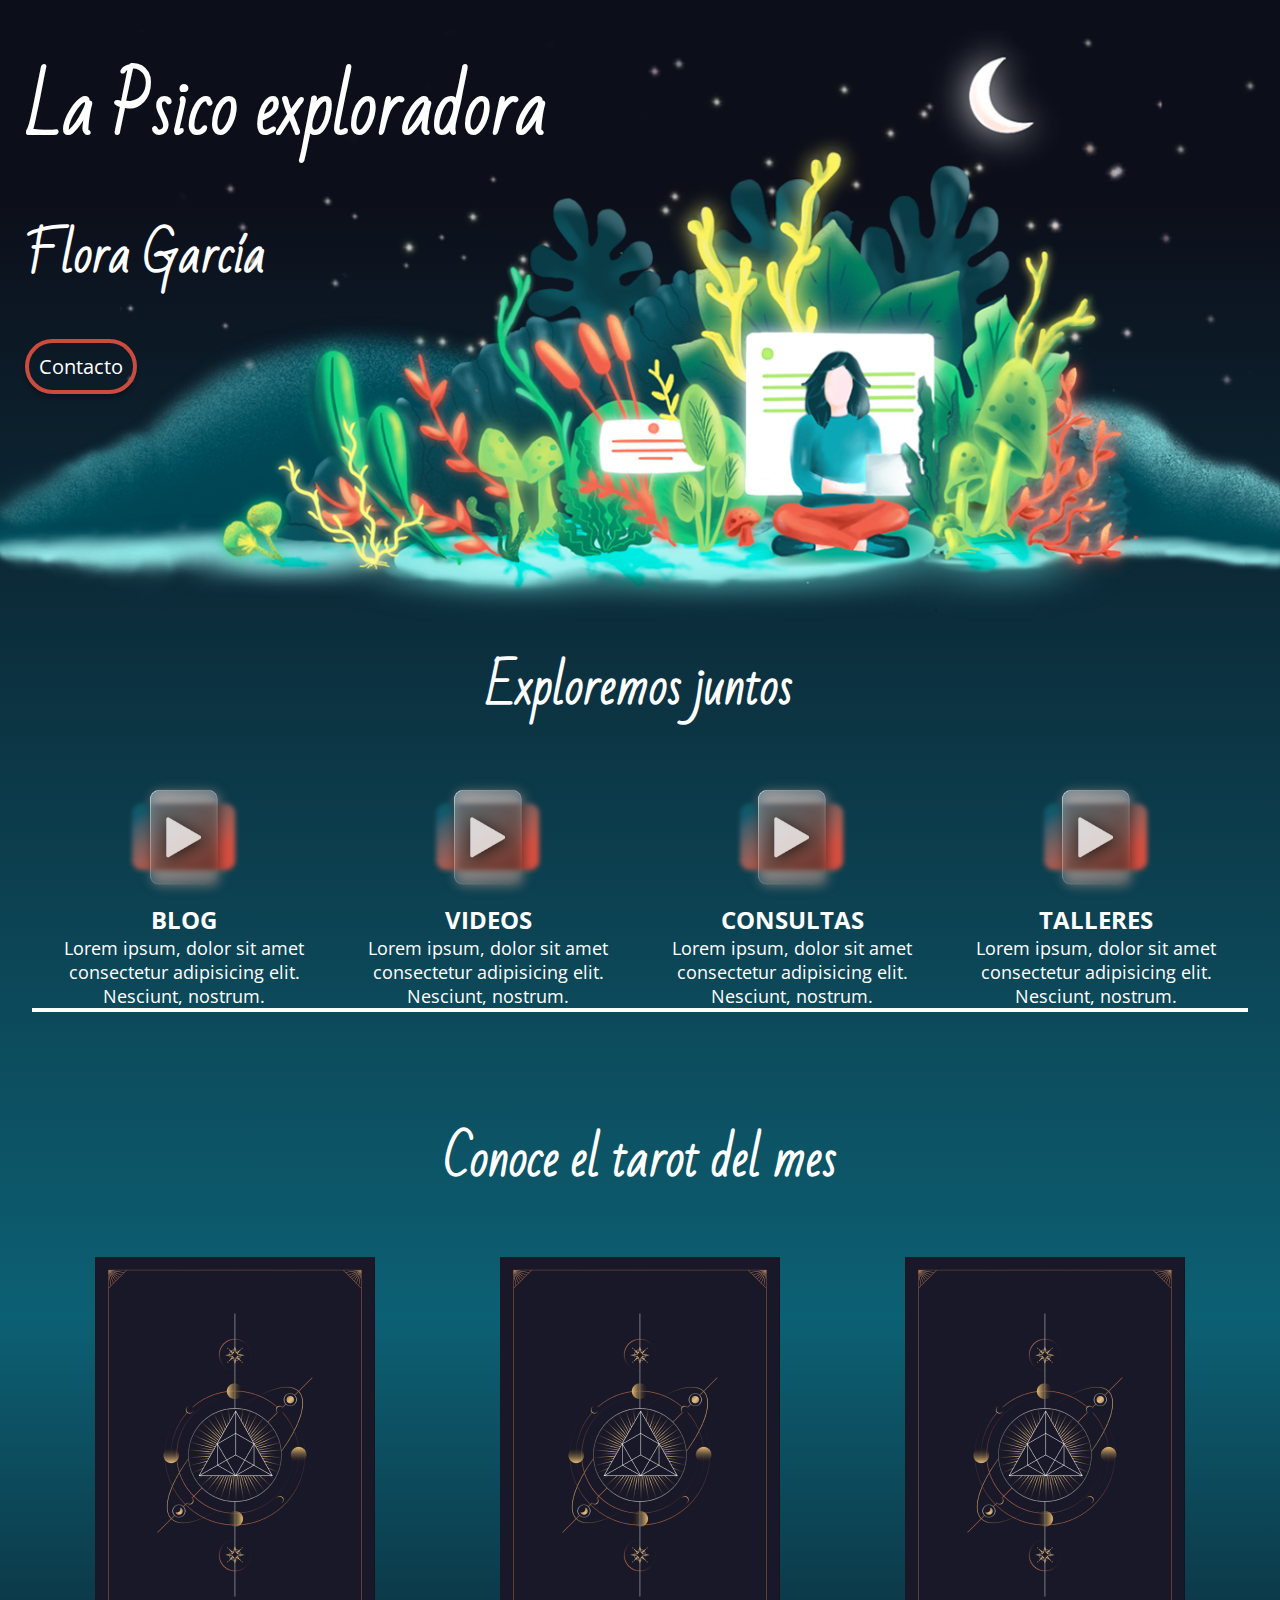
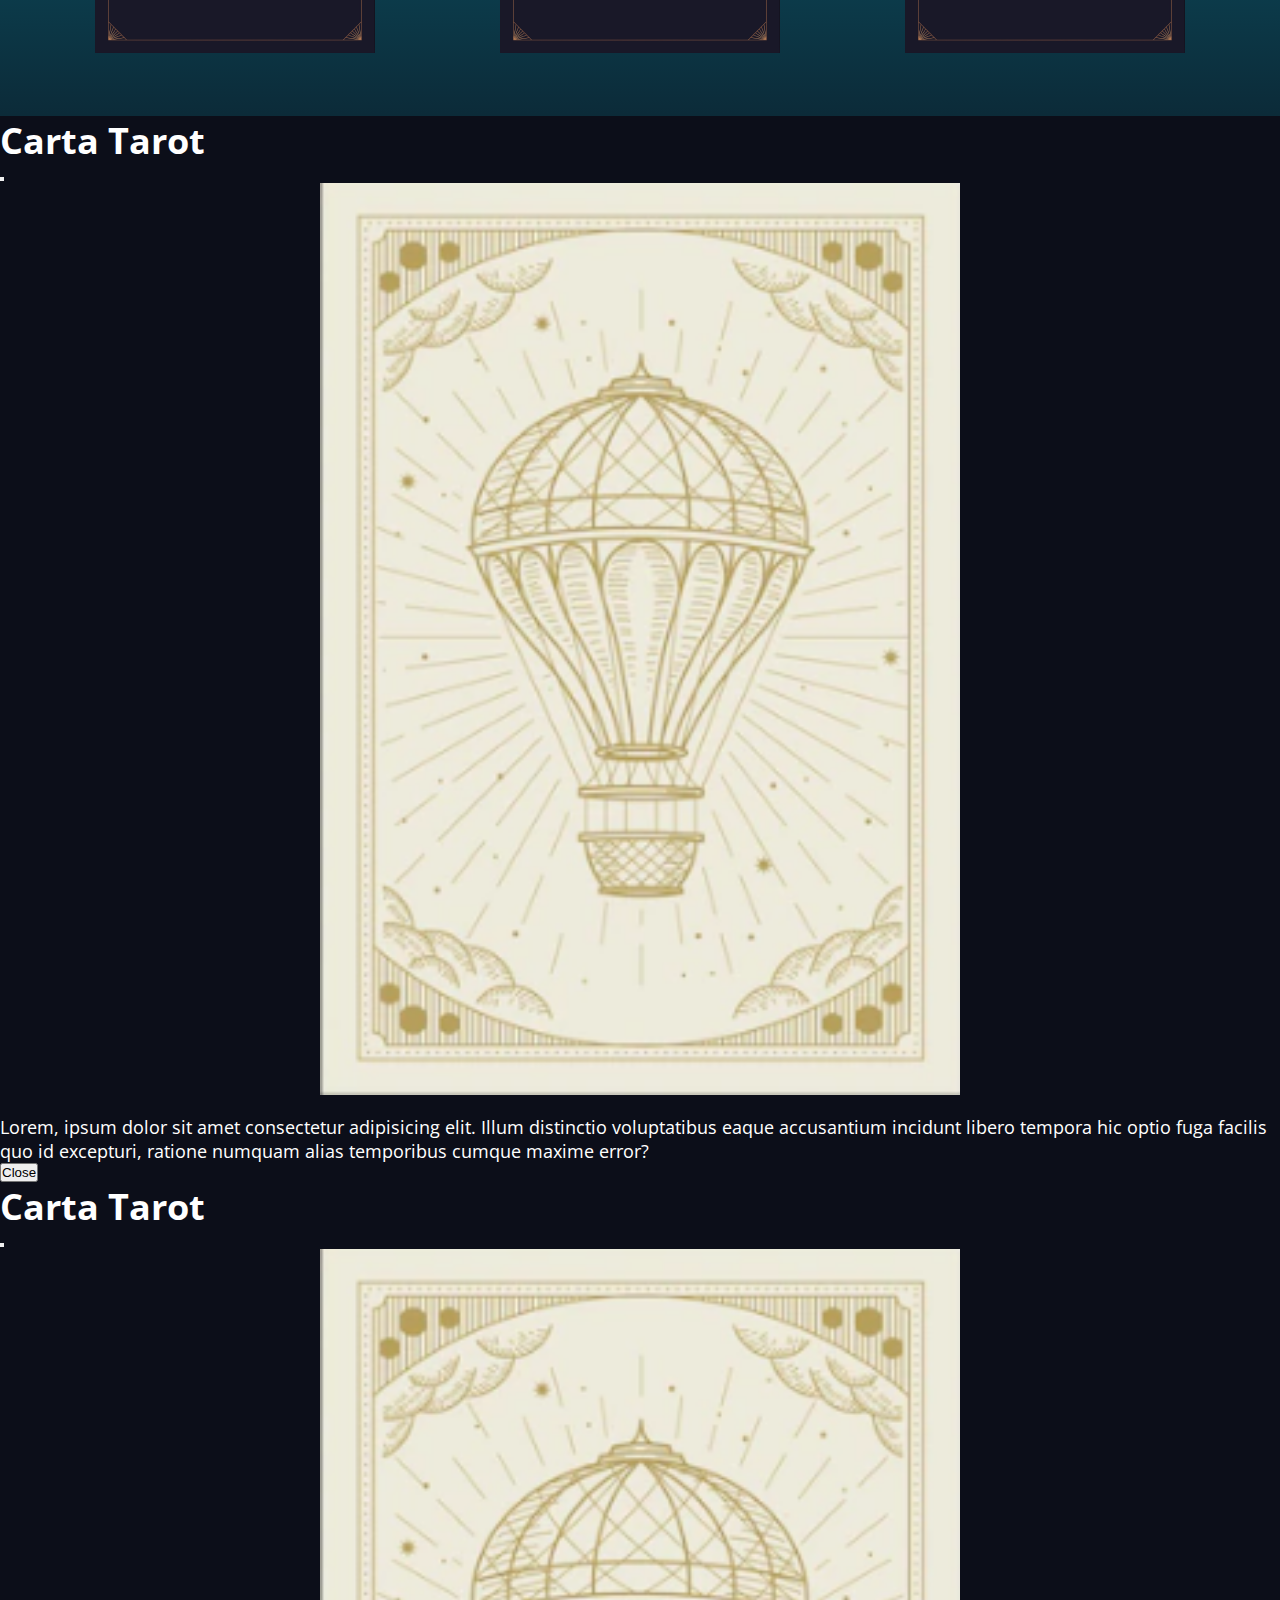
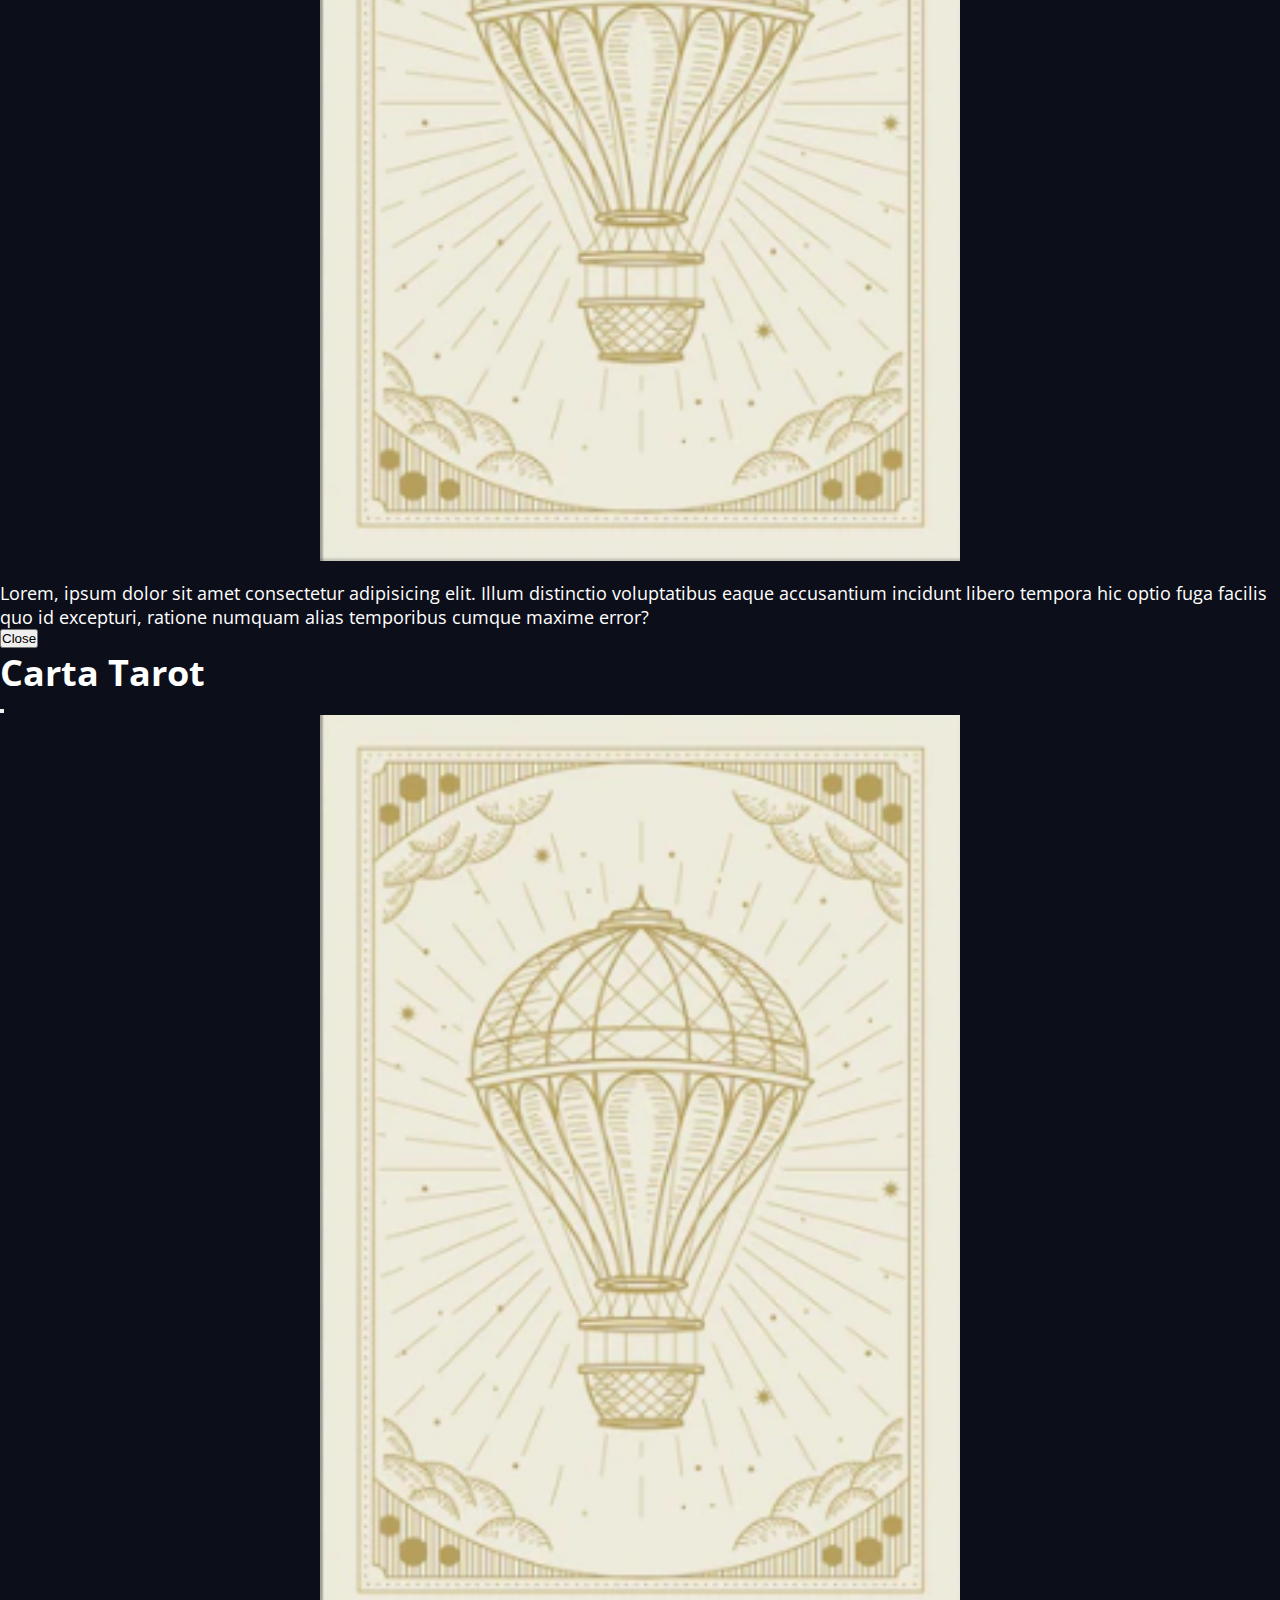
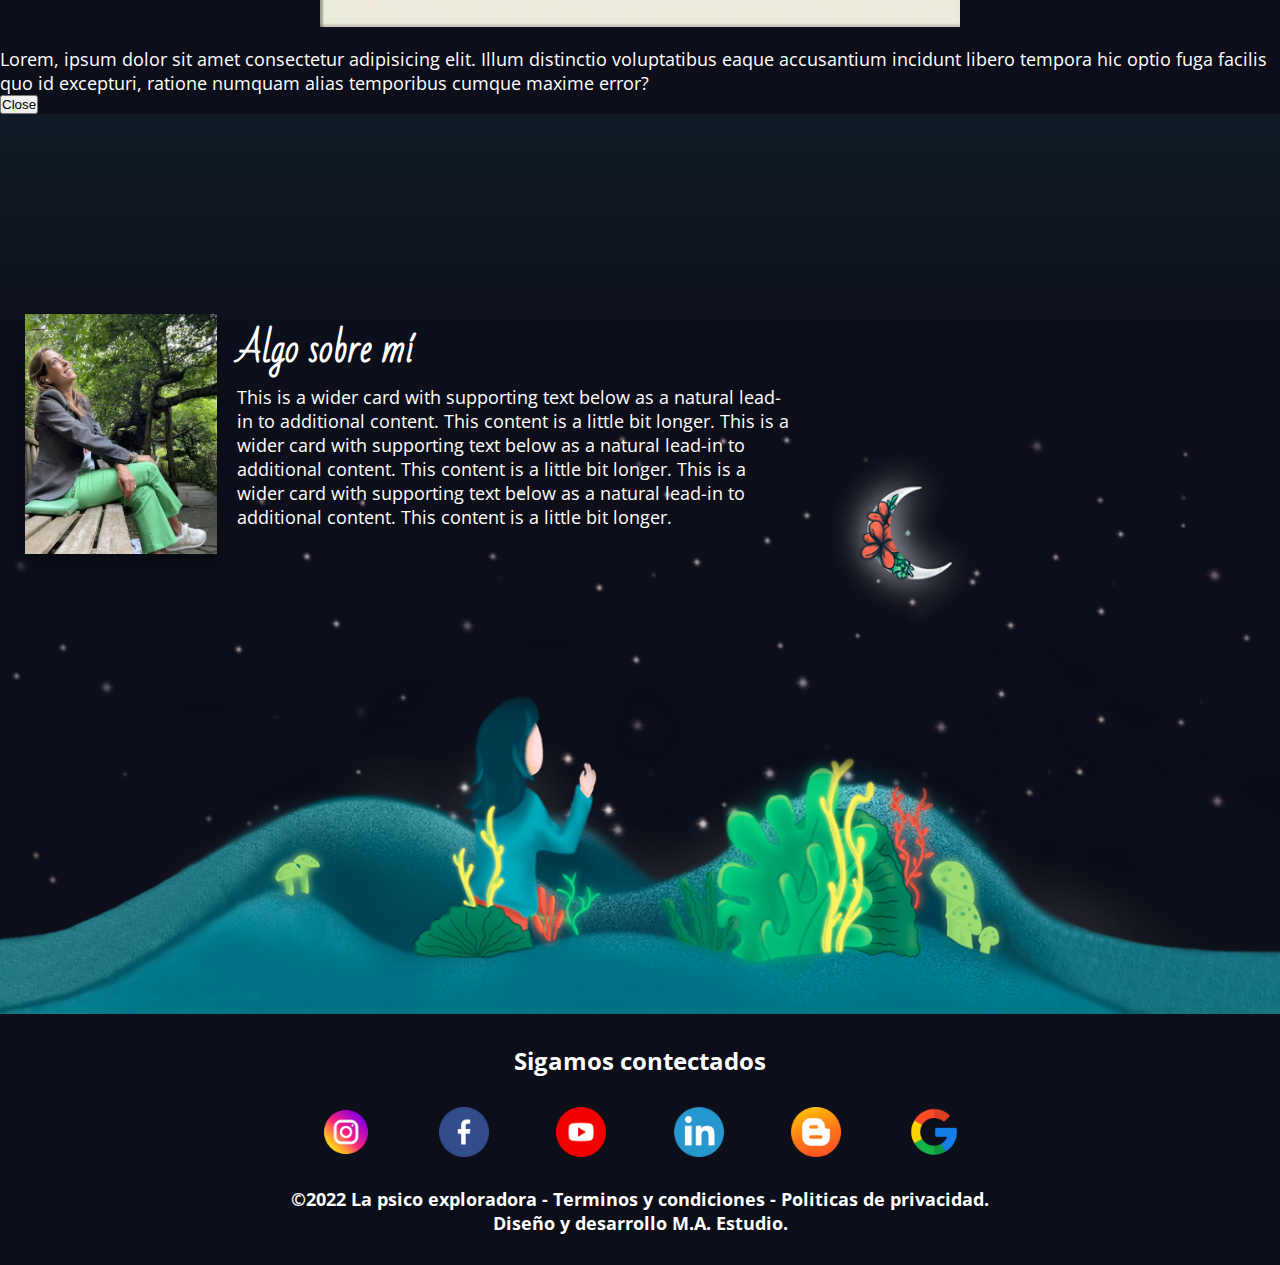
==== commit df571eee: "nuevos cambios en repsonsive" ====
--- a/index.html
+++ b/index.html
@@ -18,7 +18,7 @@
         <img class="img-fluid img-header" src="img/header-4.png" alt="">
         <div class="texto-header">
             <a href="index.html">
-                <h1 class="titulo-header">La Psico exploradora</h1>
+                <h1>La Psico exploradora</h1>
             </a>
             <h4 class="subtitulo-header">Flora García</h4>
             <a class="boton" href="#">Contacto</a>
--- a/css/style.css
+++ b/css/style.css
@@ -1,71 +1,7 @@
+/* font-family: 'Open Sans', sans-serif; */
 @import url("https://fonts.googleapis.com/css2?family=Open+Sans:ital,wght@0,300;0,400;0,500;0,600;0,700;0,800;1,300;1,400;1,500;1,600;1,700;1,800&display=swap");
+/* font-family: 'Bad Script', cursive; */
 @import url("https://fonts.googleapis.com/css2?family=Bad+Script&display=swap");
-.modal-content {
-  background-color: #0C0E19;
-}
-
-.portfolio .portfolio-item {
-  cursor: pointer;
-  position: relative;
-  display: block;
-  max-width: 25rem;
-  border-radius: 0.5rem;
-  overflow: hidden;
-}
-
-.portfolio .portfolio-item .portfolio-item-caption {
-  position: absolute;
-  top: 0;
-  left: 0;
-  transition: all 0.2s ease-in-out;
-  opacity: 0;
-  background-image: url(../img/tarot-2.png);
-  background-repeat: no-repeat;
-}
-
-.portfolio .portfolio-item .portfolio-item-caption:hover {
-  opacity: 1;
-  filter: drop-shadow(0.3rem 0.3rem 0.3rem #2D4450);
-}
-
-.portfolio .portfolio-item .portfolio-item-caption .portfolio-item-caption-content {
-  font-size: 1.5rem;
-}
-
-.portfolio-modal .btn-close {
-  color: #fff;
-  font-size: 2rem;
-  padding: 1rem;
-}
-
-.portfolio-modal .portfolio-modal-title {
-  font-size: 2.25rem;
-  font-family: 'Open Sans', sans-serif;
-  color: #fff;
-}
-
-.portfolio-modal p {
-  font-size: 1.8rem;
-  font-family: 'Open Sans', sans-serif;
-  color: #fff;
-}
-
-.carta-tarot {
-  color: #0C0E19;
-  font-family: 'Open Sans', sans-serif;
-  font-size: 10rem;
-  font-weight: bolder;
-}
-
-@media (min-width: 992px) {
-  .portfolio-modal .portfolio-modal-title {
-    font-size: 3rem;
-    line-height: 2.5rem;
-  }
-}
-
-/* font-family: 'Open Sans', sans-serif; */
-/* font-family: 'Bad Script', cursive; */
 * {
   margin: 0;
   padding: 0;
@@ -127,6 +63,7 @@
 
 body {
   background: #0C0E19;
+  background: linear-gradient(to bottom, #0C0E19 1.13%, #132E3B 3.54%, #132E3B 7.54%, #0C6073 12.72%, #0C6073 15.72%, #132E3B 20.54%, #0C0E19 31.84%, #0C0E19 50.58%, #0C0E19 58.62%, #0C0E19 63.62%, #132E3B 74.54%, #0C0E19 85.32%);
 }
 
 header {
@@ -176,7 +113,7 @@
 .titulo-index {
   font-family: "Bad Script", cursive;
   text-align: center;
-  margin: 25px 0;
+  margin: 20px 0;
 }
 
 .menu-cards {
@@ -212,7 +149,7 @@
 .titulo-tarot {
   font-family: "Bad Script", cursive;
   text-align: center;
-  margin: 30px 0;
+  margin: 50px 0 25px 0;
 }
 
 .cards-tarot {
@@ -230,11 +167,16 @@
 
 .cards-tarot .boton-tarot:hover {
   opacity: 1;
-  filter: drop-shadow(2px 2px 2px #ffffff);
+  filter: drop-shadow(3px 3px 3px #2D4450);
 }
 
 .cards-tarot .boton-tarot img {
   width: 80%;
+  margin-bottom: 30px;
+}
+
+.modal-content {
+  background-color: #0C0E19;
 }
 
 .modal-body {
@@ -249,9 +191,12 @@
 }
 
 .container-sobre-mi {
-  margin-top: 30px;
+  margin-top: 50px;
   position: relative;
   height: 300px;
+  display: flex;
+  flex-direction: row;
+  justify-content: center;
 }
 
 .container-sobre-mi .img-fondo-sobre-mi {
@@ -261,17 +206,28 @@
 
 .container-sobre-mi .card-sobre-mi {
   position: absolute;
-  top: 0;
-  left: 12.5px;
-  height: 120px;
+  margin: auto;
   width: 90%;
   display: flex;
   flex-direction: row;
   justify-content: flex-start;
 }
 
+.container-sobre-mi .card-sobre-mi img {
+  width: 25%;
+  box-shadow: 0px 4px 4px 0px #00000040;
+}
+
+.container-sobre-mi .card-sobre-mi div {
+  margin-left: 10px;
+}
+
 .container-sobre-mi .card-sobre-mi .card-title {
-  font-family: 'Bad Script', cursive;
+  font-family: "Bad Script", cursive;
+}
+
+.container-sobre-mi .card-sobre-mi p {
+  font-size: 9px;
 }
 
 footer {
@@ -299,7 +255,7 @@
 }
 
 footer .redes img:hover {
-  filter: drop-shadow(0.3rem 0.3rem 0.3rem #2D4450);
+  filter: drop-shadow(3px 3px 3px #2D4450);
   opacity: 70%;
 }
 
@@ -311,3 +267,230 @@
   width: 100%;
   margin: auto;
 }
+
+@media (min-width: 768px) {
+  h1 {
+    font-size: 64px;
+  }
+  h2 {
+    font-size: 48px;
+  }
+  h3 {
+    font-size: 36px;
+  }
+  h4 {
+    font-size: 24px;
+  }
+  h5 {
+    font-size: 20px;
+  }
+  h6 {
+    font-size: 18px;
+  }
+  p {
+    font-size: 18px;
+  }
+  body {
+    background: #0C0E19;
+    background: linear-gradient(to bottom, #0C0E19 3.13%, #0C6073 15.72%, #0C0E19 21.84%, #0C0E19 31.84%, #0C0E19 50.58%, #0C0E19 58.62%, #0C0E19 63.62%, #132E3B 74.54%, #0C0E19 85.32%);
+  }
+  header {
+    position: relative;
+    height: 400px;
+  }
+  header .img-header {
+    position: absolute;
+    top: 50px;
+    bottom: 0;
+  }
+  header .texto-header {
+    top: 15px;
+  }
+  header .texto-header h1 {
+    font-size: 48px;
+    margin-left: 25px;
+  }
+  header .texto-header h4 {
+    margin-left: 25px;
+    margin-top: 10px;
+    margin-bottom: 20px;
+  }
+  header .texto-header .boton {
+    margin-left: 25px;
+    margin-top: 10px;
+    font-size: 14px;
+    padding: 7px;
+    border: #CC4B3D solid 4px;
+    border-radius: 60px;
+    box-shadow: 0px 4px 4px 0px #00000040;
+  }
+  .titulo-index {
+    margin: 40px 0;
+  }
+  .menu-cards .cards {
+    border-bottom: 4px #ffffff solid;
+  }
+  .menu-cards .cards:hover {
+    border-bottom: 4px #CC4B3D solid;
+    box-shadow: 0 8px 6px -6px black;
+  }
+  .menu-cards .cards img {
+    width: 50%;
+  }
+  .menu-cards .cards p {
+    padding: 0 15px;
+  }
+  .titulo-tarot {
+    margin: 100px 0 50px 0;
+  }
+  .cards-tarot {
+    justify-content: space-around;
+  }
+  .cards-tarot .boton-tarot:hover {
+    filter: drop-shadow(4px 4px 4px #2D4450);
+  }
+  .cards-tarot .boton-tarot img {
+    width: 80%;
+    margin-bottom: 60px;
+  }
+  .modal-body img {
+    margin-bottom: 20px;
+  }
+  .container-sobre-mi {
+    margin-top: 100px;
+    height: 600px;
+  }
+  .container-sobre-mi .card-sobre-mi {
+    left: 25px;
+    width: 80%;
+  }
+  .container-sobre-mi .card-sobre-mi img {
+    width: 30%;
+    box-shadow: 0px 6px 6px 0px #00000040;
+  }
+  .container-sobre-mi .card-sobre-mi div {
+    margin-left: 20px;
+  }
+  .container-sobre-mi .card-sobre-mi p {
+    font-size: 18px;
+  }
+  footer {
+    margin-bottom: 30px;
+    margin-top: 30px;
+  }
+  footer .redes {
+    margin: 30px;
+  }
+  footer .redes img {
+    width: 50px;
+  }
+  footer .redes img:hover {
+    filter: drop-shadow(6px 6px 6px #2D4450);
+  }
+}
+
+@media (min-width: 968px) {
+  body {
+    background: #0C0E19;
+    background: linear-gradient(to bottom, #0C0E19 3.13%, #0C6073 21.72%, #0C0E19 31.84%, #0C0E19 50.58%, #0C0E19 58.62%, #0C0E19 63.62%, #132E3B 74.54%, #0C0E19 85.32%);
+  }
+  header {
+    position: relative;
+    height: 600px;
+  }
+  header .img-header {
+    position: absolute;
+    top: 30px;
+    bottom: 0;
+  }
+  header .texto-header {
+    top: 20px;
+  }
+  header .texto-header h1 {
+    margin-left: 25px;
+    margin-top: 20px;
+    font-size: 70px;
+  }
+  header .texto-header h4 {
+    font-family: "Bad Script", cursive;
+    margin-left: 25px;
+    margin-top: 30px;
+    margin-bottom: 50px;
+    font-size: 48px;
+  }
+  header .texto-header .boton {
+    margin-left: 25px;
+    margin-top: 10px;
+    font-size: 20px;
+    padding: 10px;
+    border: #CC4B3D solid 4px;
+    border-radius: 60px;
+    box-shadow: 0px 4px 4px 0px #00000040;
+  }
+  .titulo-index {
+    margin: 40px 0;
+  }
+  .menu-cards .cards {
+    border-bottom: 4px #ffffff solid;
+  }
+  .menu-cards .cards:hover {
+    border-bottom: 4px #CC4B3D solid;
+    box-shadow: 0 8px 6px -6px black;
+  }
+  .menu-cards .cards img {
+    width: 50%;
+  }
+  .menu-cards .cards p {
+    padding: 0 15px;
+  }
+  .titulo-tarot {
+    margin: 100px 0 50px 0;
+  }
+  .cards-tarot {
+    justify-content: space-around;
+  }
+  .cards-tarot .boton-tarot:hover {
+    filter: drop-shadow(4px 4px 4px #2D4450);
+  }
+  .cards-tarot .boton-tarot img {
+    width: 100%;
+    margin-bottom: 60px;
+  }
+  .modal-body img {
+    margin-bottom: 20px;
+  }
+  .container-sobre-mi {
+    margin-top: 200px;
+    height: 700px;
+  }
+  .container-sobre-mi .card-sobre-mi {
+    left: 25px;
+    width: 60%;
+  }
+  .container-sobre-mi .card-sobre-mi img {
+    width: 25%;
+    box-shadow: 0px 6px 6px 0px #00000040;
+  }
+  .container-sobre-mi .card-sobre-mi div {
+    margin-left: 20px;
+  }
+  .container-sobre-mi .card-sobre-mi .card-title {
+    font-family: "Bad Script", cursive;
+  }
+  .container-sobre-mi .card-sobre-mi p {
+    font-size: 18px;
+  }
+  footer {
+    margin-bottom: 30px;
+    margin-top: 30px;
+  }
+  footer .redes {
+    margin: 30px;
+  }
+  footer .redes img {
+    width: 50px;
+  }
+  footer .redes img:hover {
+    filter: drop-shadow(6px 6px 6px #2D4450);
+  }
+}
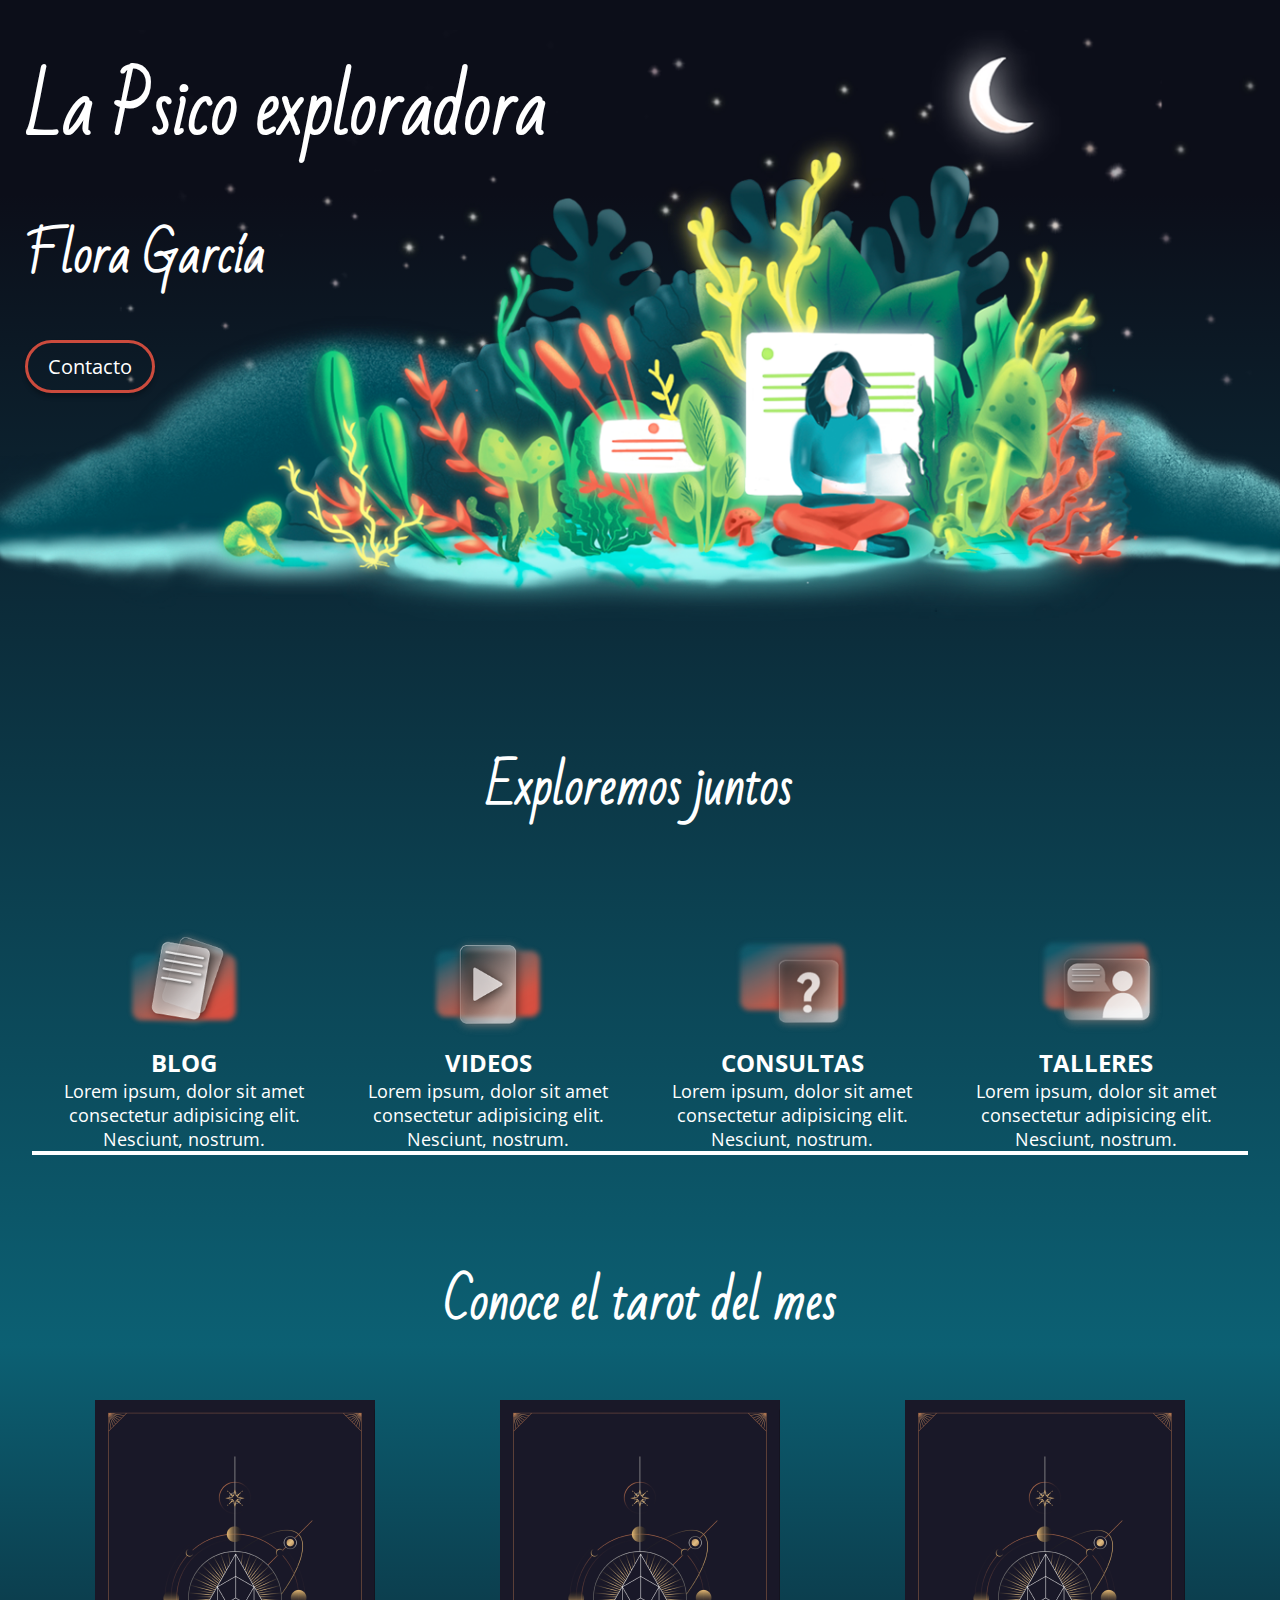
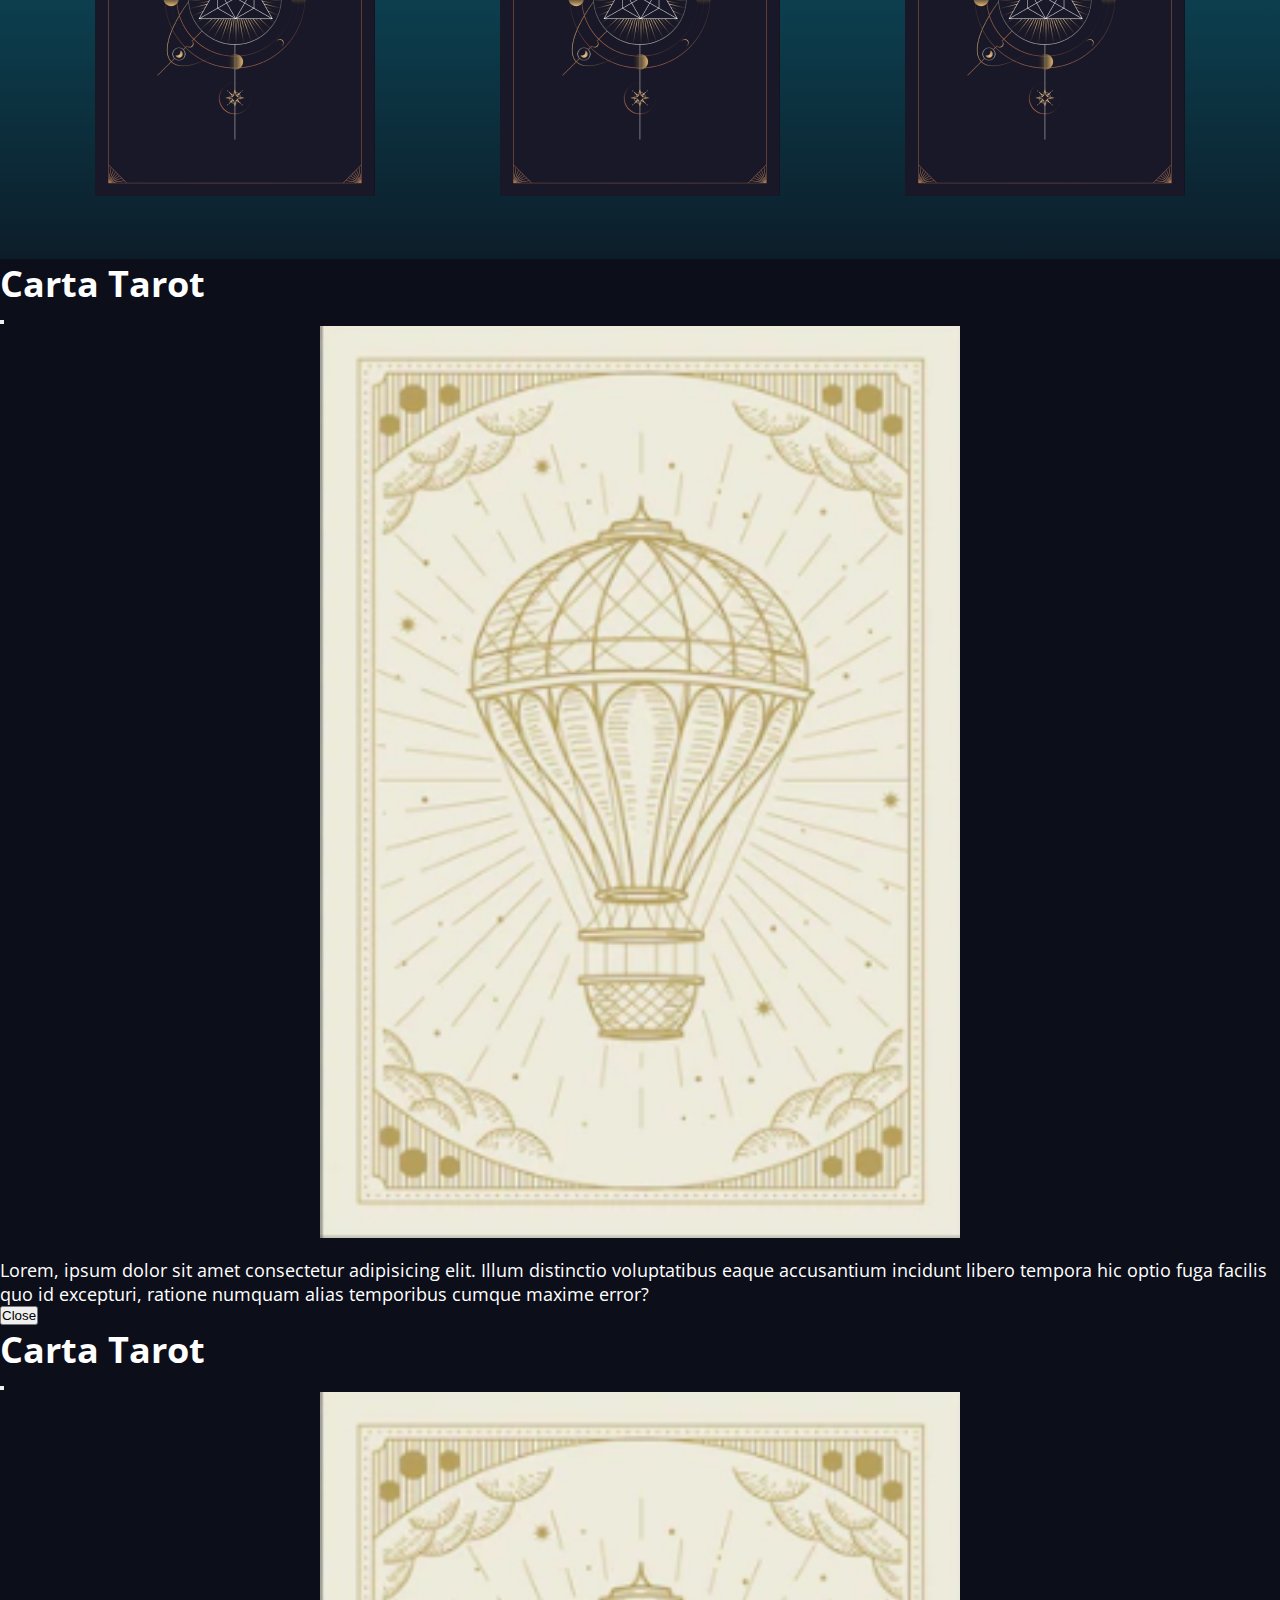
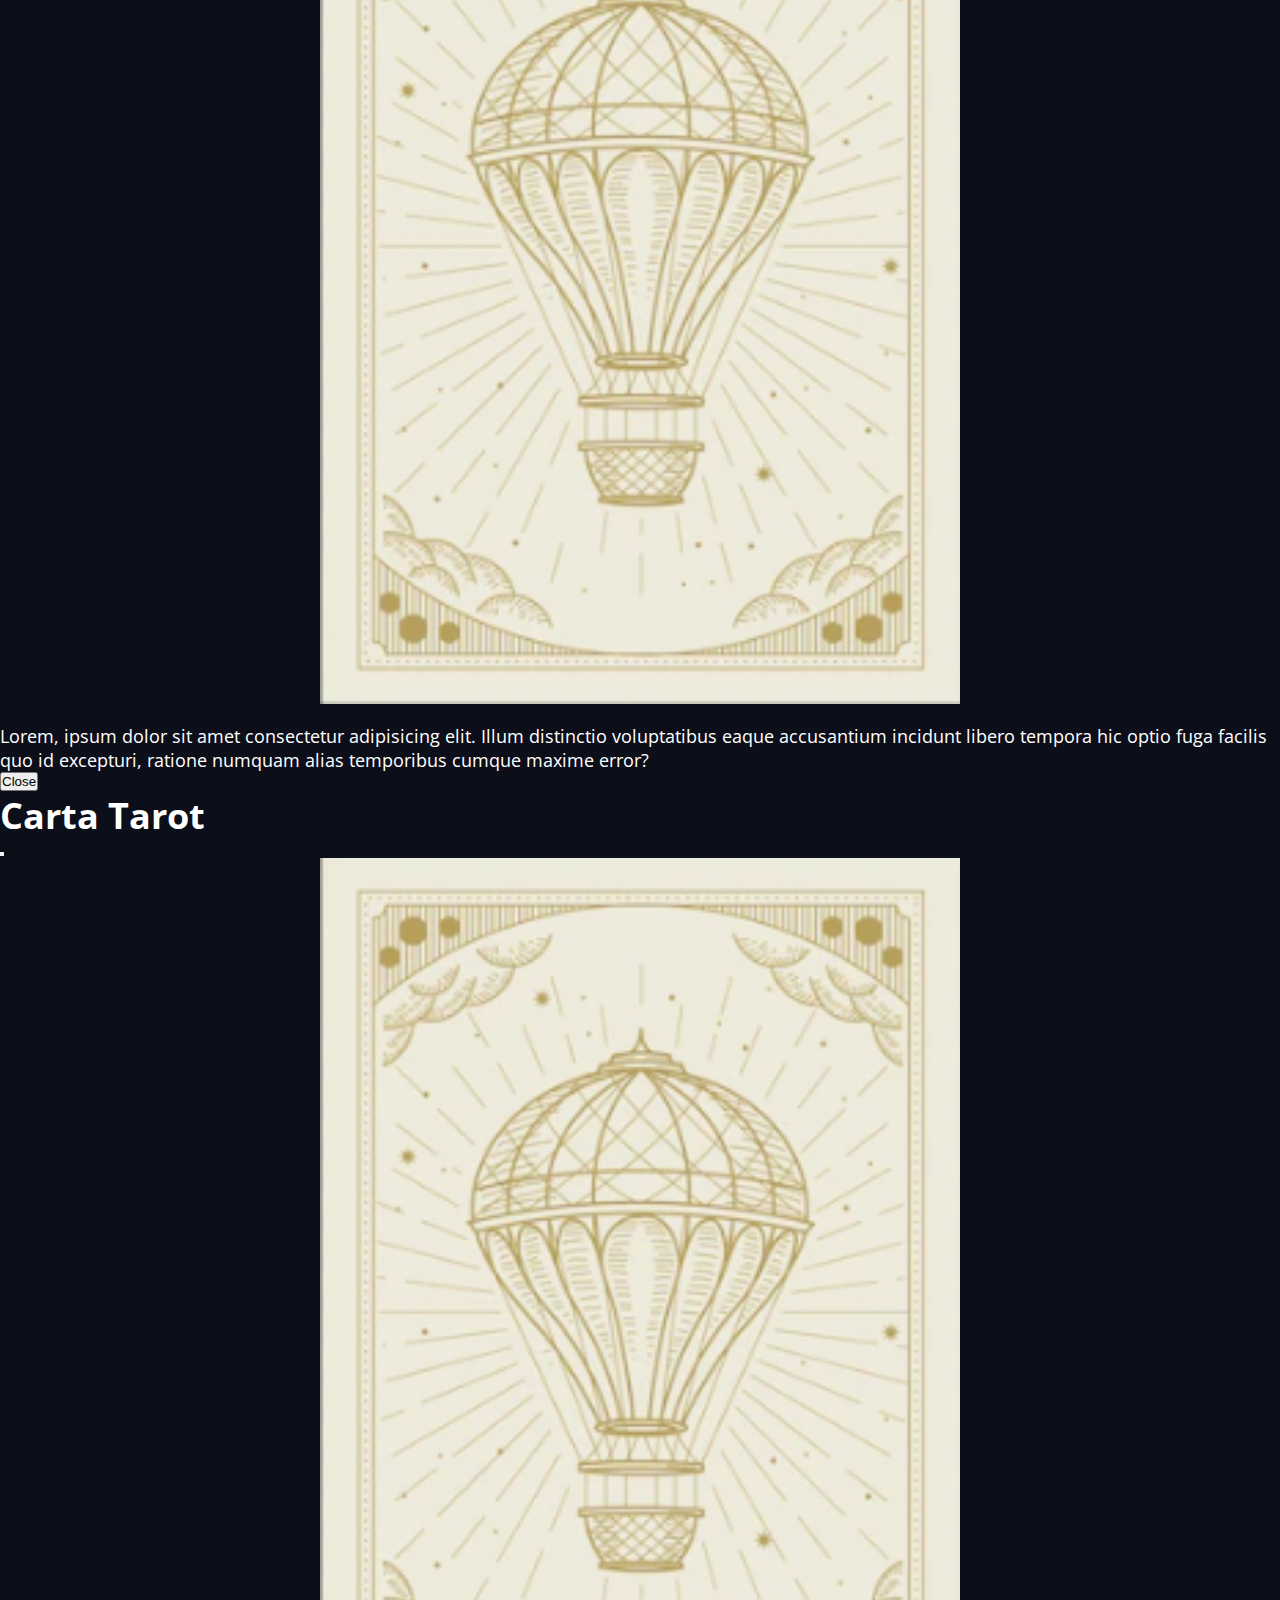
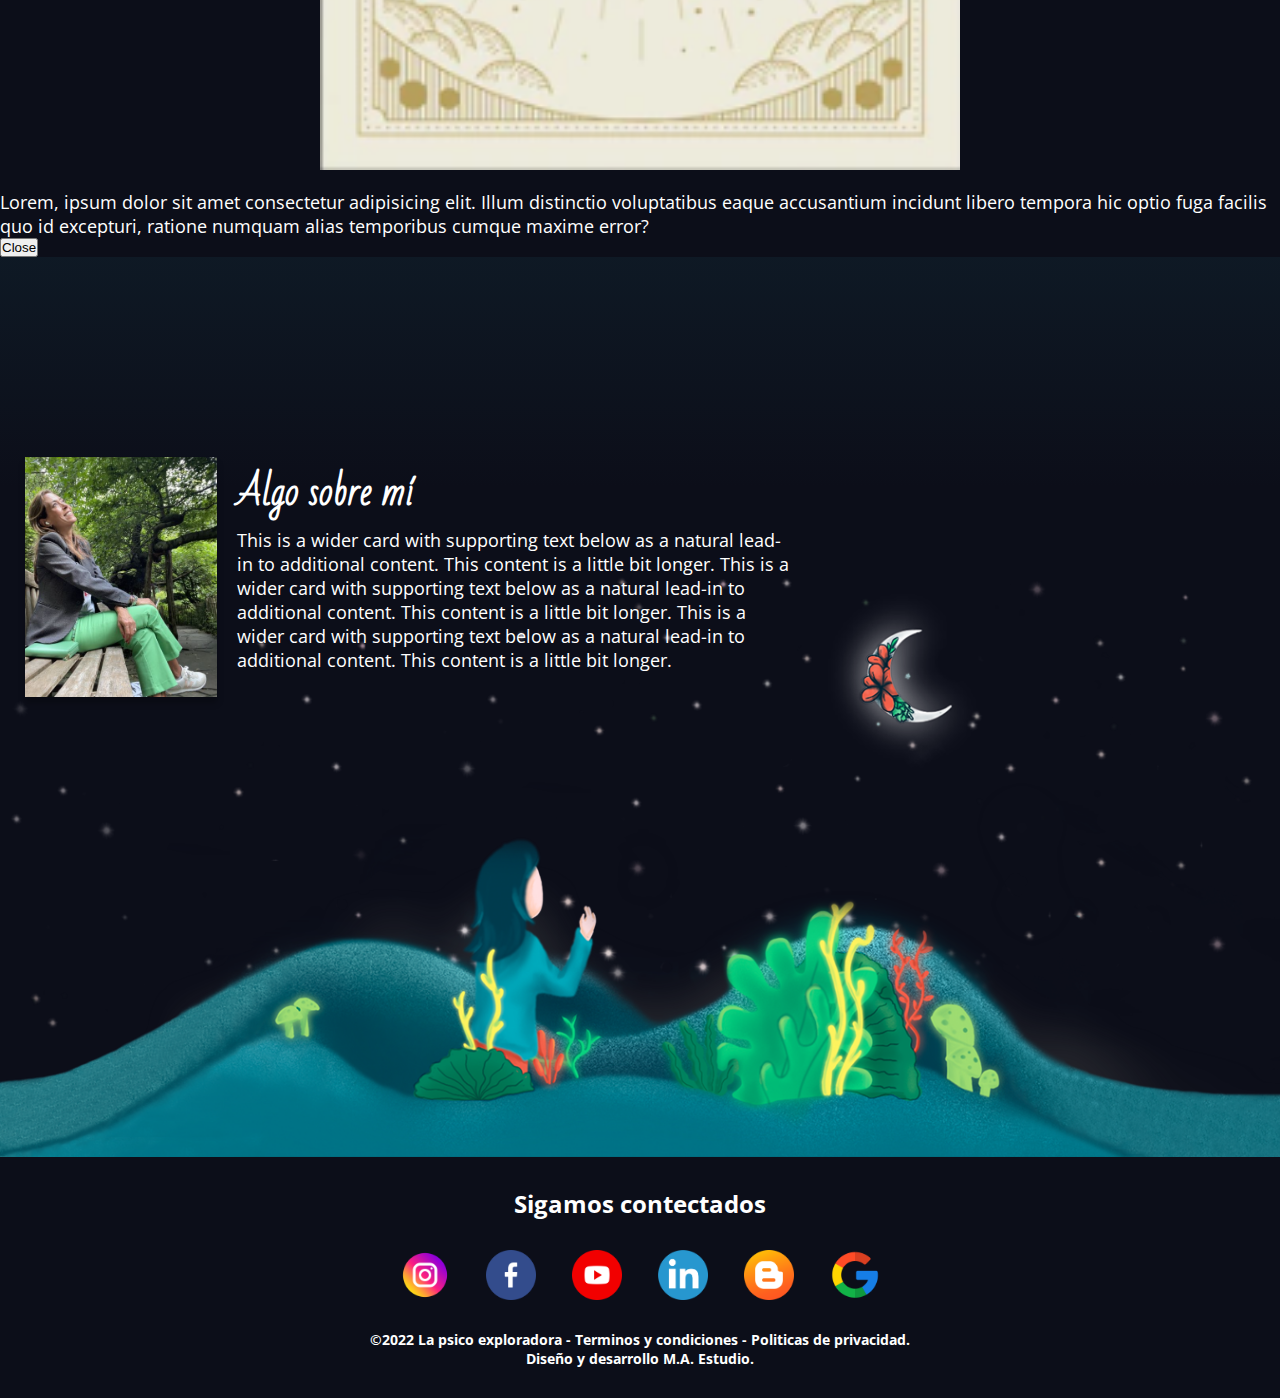
==== commit ceb71d14: "cambios en img menu" ====
--- a/index.html
+++ b/index.html
@@ -33,28 +33,28 @@
     <div class="menu-cards">
         <a href="pages/blog.html">
             <div class="cards">
-                <img src="img/videos.png" alt="">
+                <img src="img/blog-1.png" alt="">
                 <h4>BLOG</h4>
                 <p>Lorem ipsum, dolor sit amet consectetur adipisicing elit. Nesciunt, nostrum. </p>
             </div>
         </a>
         <a href="pages/videos.html">
             <div class="cards">
-                <img src="img/videos.png" alt="">
+                <img src="img/videos-1.png" alt="">
                 <h4>VIDEOS</h4>
                 <p>Lorem ipsum, dolor sit amet consectetur adipisicing elit. Nesciunt, nostrum. </p>
             </div>
         </a>
         <a href="pages/consultas.html">
             <div class="cards">
-                <img src="img/videos.png" alt="">
+                <img src="img/consultas-1.png" alt="">
                 <h4>CONSULTAS</h4>
                 <p>Lorem ipsum, dolor sit amet consectetur adipisicing elit. Nesciunt, nostrum. </p>
             </div>
         </a>
         <a href="pages/talleres.html">
             <div class="cards">
-                <img src="img/videos.png" alt="">
+                <img src="img/talleres-1.png" alt="">
                 <h4>TALLERES</h4>
                 <p>Lorem ipsum, dolor sit amet consectetur adipisicing elit. Nesciunt, nostrum. </p>
             </div>
@@ -150,7 +150,7 @@
 
             <div>
                 <h3 class="card-title">Algo sobre mí</h3>
-                <p >This is a wider card with supporting text below as a natural lead-in to
+                <p>This is a wider card with supporting text below as a natural lead-in to
                     additional content. This content is a little bit longer.
                     This is a wider card with supporting text below as a natural lead-in to
                     additional content. This content is a little bit longer.
--- a/css/style.css
+++ b/css/style.css
@@ -101,7 +101,7 @@
   font-size: 10px;
   color: #ffffff;
   padding: 5px;
-  border: #CC4B3D solid 2px;
+  border: #CC4B3D solid 1px;
   border-radius: 30px;
   box-shadow: 0px 4px 4px 0px #00000040;
 }
@@ -167,7 +167,7 @@
 
 .cards-tarot .boton-tarot:hover {
   opacity: 1;
-  filter: drop-shadow(3px 3px 3px #2D4450);
+  filter: drop-shadow(4px 4px 4px #d8d8d8);
 }
 
 .cards-tarot .boton-tarot img {
@@ -255,7 +255,7 @@
 }
 
 footer .redes img:hover {
-  filter: drop-shadow(3px 3px 3px #2D4450);
+  filter: drop-shadow(3px 3px 3px #fff);
   opacity: 70%;
 }
 
@@ -282,10 +282,10 @@
     font-size: 24px;
   }
   h5 {
-    font-size: 20px;
+    font-size: 18px;
   }
   h6 {
-    font-size: 18px;
+    font-size: 14px;
   }
   p {
     font-size: 18px;
@@ -320,7 +320,7 @@
     margin-top: 10px;
     font-size: 14px;
     padding: 7px;
-    border: #CC4B3D solid 4px;
+    border: #CC4B3D solid 2px;
     border-radius: 60px;
     box-shadow: 0px 4px 4px 0px #00000040;
   }
@@ -347,7 +347,7 @@
     justify-content: space-around;
   }
   .cards-tarot .boton-tarot:hover {
-    filter: drop-shadow(4px 4px 4px #2D4450);
+    filter: drop-shadow(4px 4px 4px #d8d8d8);
   }
   .cards-tarot .boton-tarot img {
     width: 80%;
@@ -385,7 +385,7 @@
     width: 50px;
   }
   footer .redes img:hover {
-    filter: drop-shadow(6px 6px 6px #2D4450);
+    filter: drop-shadow(6px 6px 6px #fff);
   }
 }
 
@@ -396,7 +396,7 @@
   }
   header {
     position: relative;
-    height: 600px;
+    height: 650px;
   }
   header .img-header {
     position: absolute;
@@ -422,13 +422,13 @@
     margin-left: 25px;
     margin-top: 10px;
     font-size: 20px;
-    padding: 10px;
-    border: #CC4B3D solid 4px;
+    padding: 10px 20px;
+    border: #CC4B3D solid 3px;
     border-radius: 60px;
     box-shadow: 0px 4px 4px 0px #00000040;
   }
   .titulo-index {
-    margin: 40px 0;
+    margin: 90px 0;
   }
   .menu-cards .cards {
     border-bottom: 4px #ffffff solid;
@@ -449,9 +449,6 @@
   .cards-tarot {
     justify-content: space-around;
   }
-  .cards-tarot .boton-tarot:hover {
-    filter: drop-shadow(4px 4px 4px #2D4450);
-  }
   .cards-tarot .boton-tarot img {
     width: 100%;
     margin-bottom: 60px;
@@ -491,6 +488,6 @@
     width: 50px;
   }
   footer .redes img:hover {
-    filter: drop-shadow(6px 6px 6px #2D4450);
-  }
-}
+    filter: drop-shadow(3px 3px 3px #fff);
+  }
+}
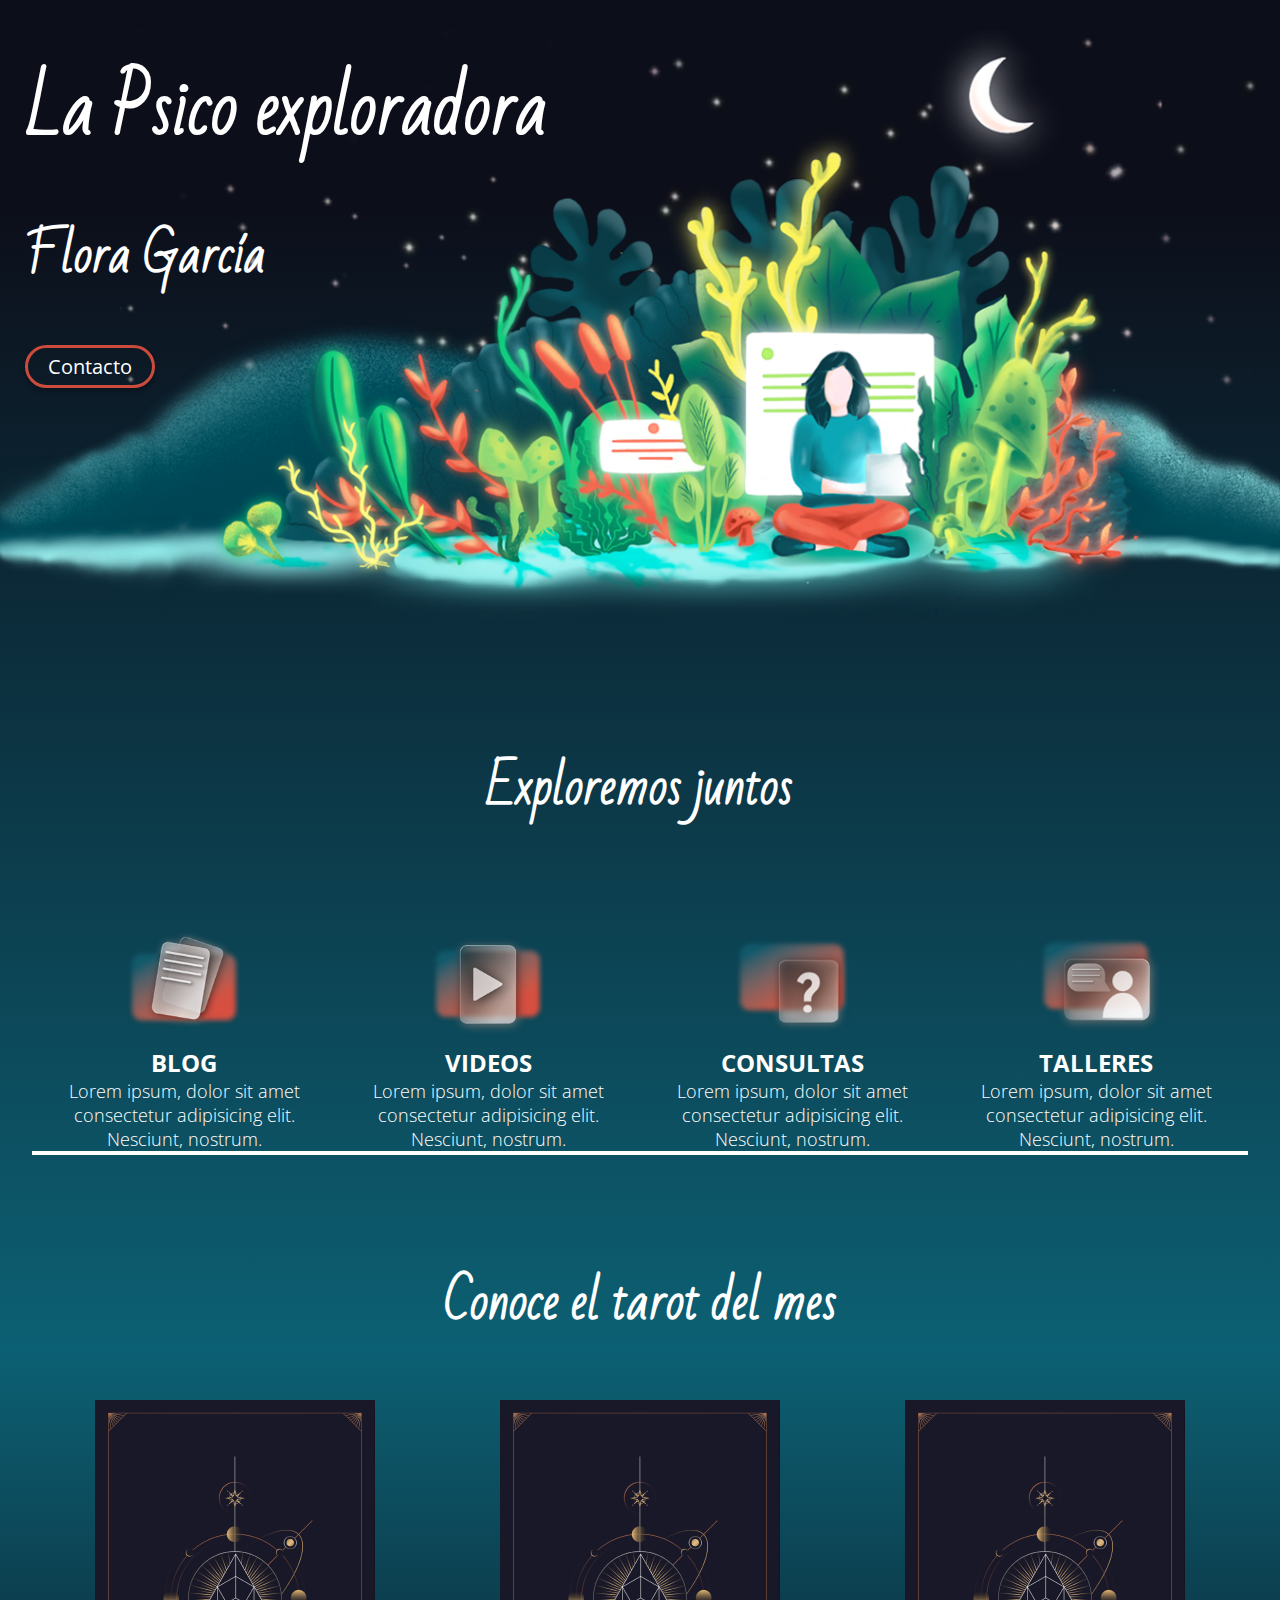
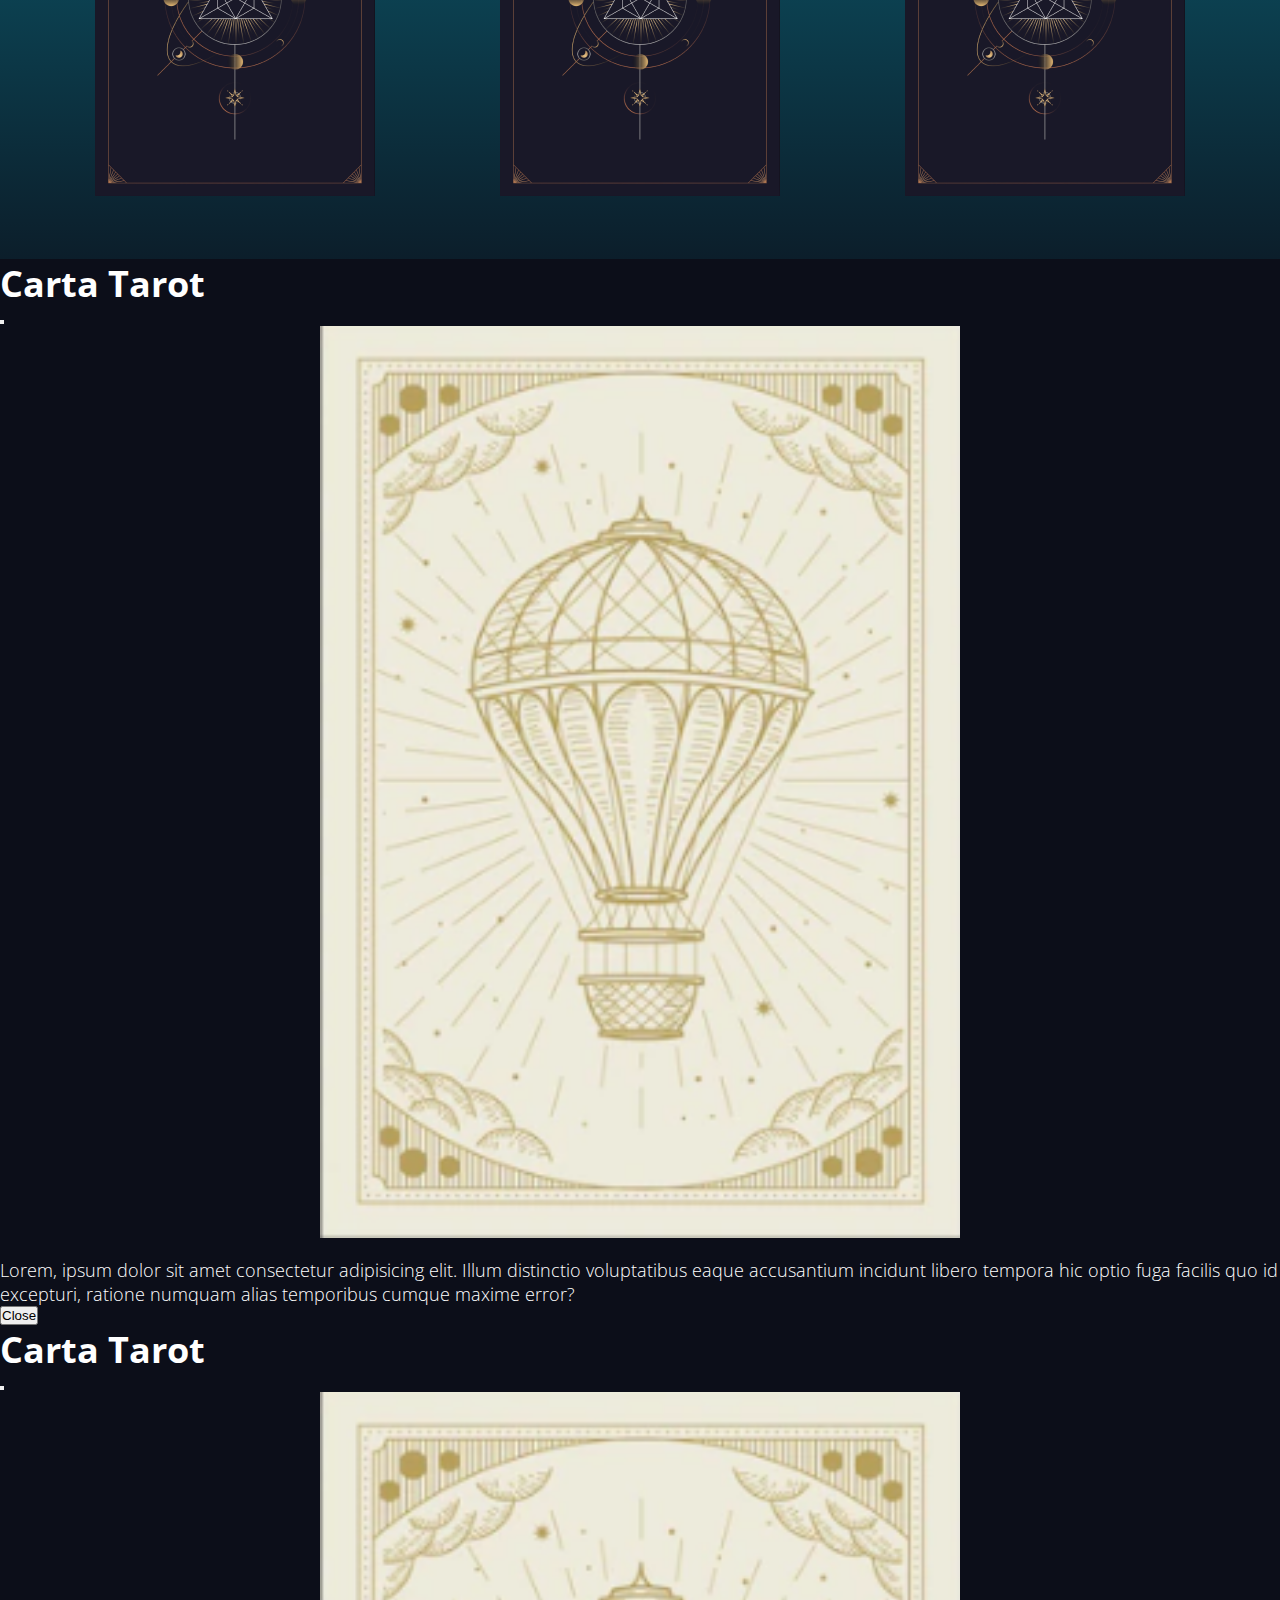
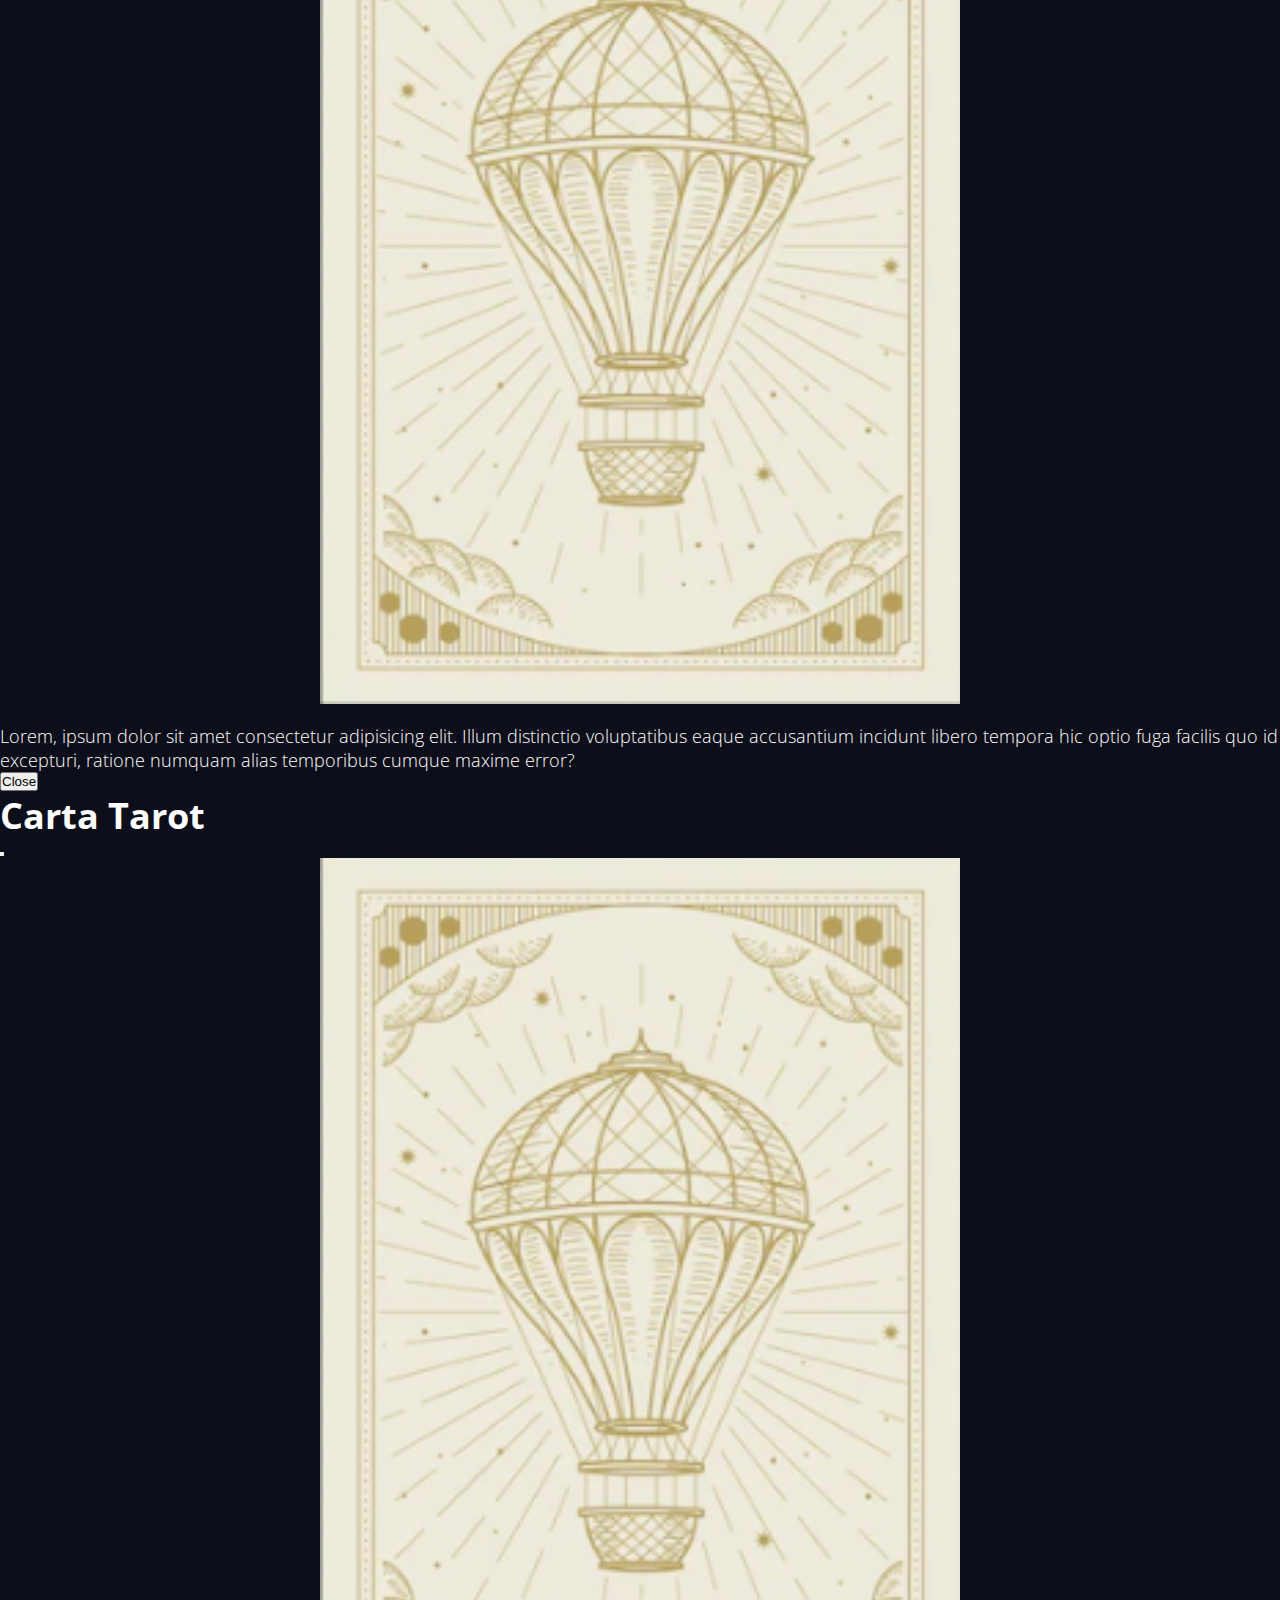
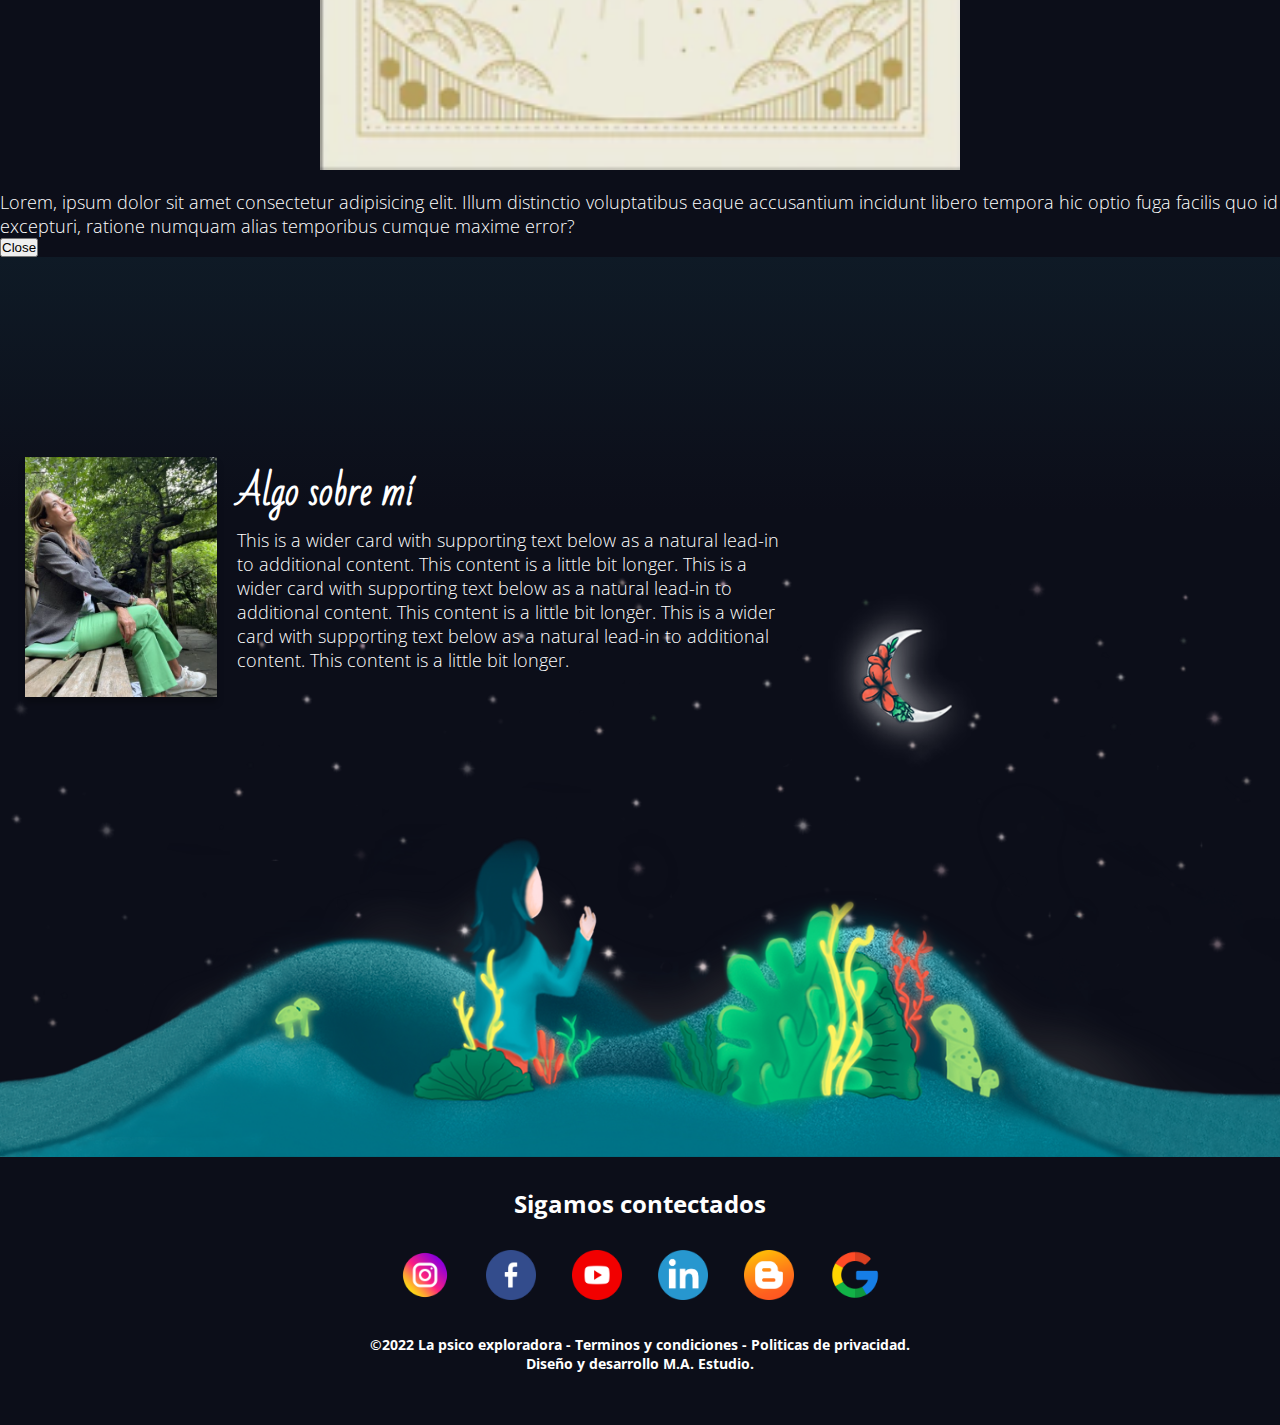
==== commit b9c63b1c: "cambios en secciones" ====
--- a/index.html
+++ b/index.html
@@ -165,12 +165,12 @@
         <div class="footer">
             <h4>Sigamos contectados</h4>
             <div class="redes">
-                <img src="img/redes/instagram.png" alt="">
-                <img src="img/redes/facebook.png" alt="">
-                <img src="img/redes/youtube.png" alt="">
-                <img src="img/redes/linkedin.png" alt="">
-                <img src="img/redes/blog.png" alt="">
-                <img src="img/redes/google.png" alt="">
+                <a href=""><img src="../img/redes/instagram.png" alt="icono instagram"></a>
+                <a href=""><img src="../img/redes/facebook.png" alt="icono facebook"></a>
+                <a href=""><img src="../img/redes/youtube.png" alt="icono youtube"></a>
+                <a href=""><img src="../img/redes/linkedin.png" alt="icono linkedin"></a>
+                <a href=""><img src="../img/redes/blog.png" alt="icono blog"></a>
+                <a href=""><img src="../img/redes/google.png" alt="icono google"></a>
             </div>
             <h6>©2022 La psico exploradora - Terminos y condiciones - Politicas de privacidad.</h6>
             <h6>Diseño y desarrollo M.A. Estudio.</h6>
@@ -184,4 +184,6 @@
 
 </body>
 
-</html>+</html>
+
+<a href="#"><img src="" alt=""></a>--- a/css/style.css
+++ b/css/style.css
@@ -38,6 +38,7 @@
 
 p {
   font-size: 10px;
+  font-weight: 300;
 }
 
 p,
@@ -61,6 +62,12 @@
   color: #fff;
 }
 
+hr {
+  width: 80%;
+  margin: auto;
+  color: #fff;
+}
+
 body {
   background: #0C0E19;
   background: linear-gradient(to bottom, #0C0E19 1.13%, #132E3B 3.54%, #132E3B 7.54%, #0C6073 12.72%, #0C6073 15.72%, #132E3B 20.54%, #0C0E19 31.84%, #0C0E19 50.58%, #0C0E19 58.62%, #0C0E19 63.62%, #132E3B 74.54%, #0C0E19 85.32%);
@@ -100,7 +107,7 @@
   margin-top: 5px;
   font-size: 10px;
   color: #ffffff;
-  padding: 5px;
+  padding: 3px 15px;
   border: #CC4B3D solid 1px;
   border-radius: 30px;
   box-shadow: 0px 4px 4px 0px #00000040;
@@ -113,7 +120,7 @@
 .titulo-index {
   font-family: "Bad Script", cursive;
   text-align: center;
-  margin: 20px 0;
+  margin: 10px 0;
 }
 
 .menu-cards {
@@ -137,7 +144,7 @@
 }
 
 .menu-cards .cards img {
-  width: 40%;
+  width: 50%;
   height: auto;
 }
 
@@ -228,6 +235,7 @@
 
 .container-sobre-mi .card-sobre-mi p {
   font-size: 9px;
+  font-weight: 300;
 }
 
 footer {
@@ -263,14 +271,161 @@
   text-align: center;
 }
 
-.body-blog {
+.body-secciones {
+  background: #0C0E19;
+}
+
+.header-secciones {
+  position: absolute;
+  background: linear-gradient(180deg, rgba(247, 135, 103, 0.1672) 0%, rgba(12, 51, 65, 0.44) 100%);
+  display: flex;
+  flex-direction: row;
+  justify-content: flex-start;
+  align-items: flex-start;
+  padding-top: 25px;
   width: 100%;
+  height: 220px;
+}
+
+.header-secciones .header-img-secciones {
+  width: 45%;
+  z-index: 12;
+}
+
+.header-secciones .header-img-secciones img {
+  width: 100%;
+}
+
+.header-secciones .header-secciones-textos {
+  width: 60%;
+  z-index: 10;
+  padding: 10px;
+}
+
+.header-secciones .header-secciones-textos h1 {
+  font-family: "Bad Script", cursive;
+  font-size: 24px;
+}
+
+.header-secciones .header-secciones-textos h3 {
+  font-size: 12px;
+  margin-top: 20px;
+}
+
+.header-secciones .header-secciones-textos p {
+  width: 100%;
+  font-size: 9px;
+  font-weight: 300;
+  line-height: 12px;
+}
+
+.header-secciones .header-secciones-textos .boton-2 {
+  margin-top: 5px;
+  margin-right: 20px;
+  font-size: 10px;
+  color: #ffffff;
+  padding: 1px 15px;
+  border: #CC4B3D solid 1px;
+  border-radius: 30px;
+  box-shadow: 0px 4px 4px 0px #00000040;
+}
+
+.header-secciones .header-secciones-textos .boton-2:hover {
+  background-color: #CC4B3D;
+}
+
+.menu-cards-secciones {
+  position: relative;
+  width: 95%;
+  display: flex;
+  flex-direction: row;
+  justify-content: center;
   margin: auto;
+  z-index: 5;
+}
+
+.menu-cards-secciones .cards-b {
+  display: flex;
+  flex-direction: column;
+  align-items: center;
+  border-bottom: 3px #ffffff solid;
+  margin-top: 200px;
+}
+
+.menu-cards-secciones .cards-b:hover {
+  border-bottom: 3px #CC4B3D solid;
+  box-shadow: 0 8px 6px -6px black;
+}
+
+.menu-cards-secciones .cards-b img {
+  width: 50%;
+  height: auto;
+}
+
+.menu-cards-secciones .cards-b p {
+  padding: 0 5px;
+  text-align: center;
+  font-weight: 300;
+}
+
+.blog {
+  margin: auto;
+  width: 80%;
+  margin-top: 40px;
+}
+
+.blog section {
+  margin-bottom: 40px;
+}
+
+.blog section p {
+  font-weight: 300;
+}
+
+.blog section img {
+  width: 20px;
+}
+
+.blog section a {
+  font-size: 10px;
+}
+
+.videos {
+  width: 80%;
+  margin: auto;
+  margin-top: 60px;
+}
+
+.videos .cont-videos {
+  margin: auto;
+  margin-bottom: 40px;
+}
+
+.videos .cont-videos iframe {
+  width: 100%;
+  height: 315px;
+}
+
+.videos .cont-videos .texto-videos {
+  display: flex;
+  flex-direction: row;
+  justify-content: space-between;
+  align-items: center;
+}
+
+.videos .cont-videos .texto-videos h3 {
+  font-family: "Open Sans", sans-serif;
+  margin: 0;
+}
+
+.videos .cont-videos .texto-videos img {
+  width: 20px;
+  margin: 5px;
 }
 
 @media (min-width: 768px) {
   h1 {
-    font-size: 64px;
+    font-size: 48px;
   }
   h2 {
     font-size: 48px;
@@ -289,6 +444,7 @@
   }
   p {
     font-size: 18px;
+    font-weight: 300;
   }
   body {
     background: #0C0E19;
@@ -387,6 +543,50 @@
   footer .redes img:hover {
     filter: drop-shadow(6px 6px 6px #fff);
   }
+  .header-secciones {
+    height: 390px;
+    padding-top: 20px;
+  }
+  .header-secciones .header-secciones-textos {
+    height: 300px;
+    width: 50%;
+    padding-top: 30px;
+  }
+  .header-secciones .header-secciones-textos h1 {
+    font-size: 48px;
+  }
+  .header-secciones .header-secciones-textos h3 {
+    margin: 20px 0 10px 0;
+    font-size: 24px;
+  }
+  .header-secciones .header-secciones-textos p {
+    font-size: 14px;
+    line-height: 24px;
+    margin-bottom: 50px;
+  }
+  .header-secciones .header-secciones-textos .boton-2 {
+    font-size: 18px;
+    padding: 3px 20px;
+    margin-right: 20px;
+  }
+  .menu-cards-secciones .cards-b {
+    border-bottom: 4px #ffffff solid;
+    margin-top: 360px;
+    padding-left: 20px;
+    padding-right: 20px;
+  }
+  .menu-cards-secciones .cards-b:hover {
+    border-bottom: 6px #CC4B3D solid;
+  }
+  .blog section a {
+    font-size: 18px;
+  }
+  .videos .cont-videos .texto-videos h3 {
+    font-size: 18px;
+  }
+  .videos .cont-videos .texto-videos img {
+    width: 30px;
+  }
 }
 
 @media (min-width: 968px) {
@@ -422,7 +622,7 @@
     margin-left: 25px;
     margin-top: 10px;
     font-size: 20px;
-    padding: 10px 20px;
+    padding: 5px 20px;
     border: #CC4B3D solid 3px;
     border-radius: 60px;
     box-shadow: 0px 4px 4px 0px #00000040;
@@ -442,6 +642,7 @@
   }
   .menu-cards .cards p {
     padding: 0 15px;
+    font-weight: 300;
   }
   .titulo-tarot {
     margin: 100px 0 50px 0;
@@ -476,6 +677,7 @@
   }
   .container-sobre-mi .card-sobre-mi p {
     font-size: 18px;
+    font-weight: 300;
   }
   footer {
     margin-bottom: 30px;
@@ -490,4 +692,53 @@
   footer .redes img:hover {
     filter: drop-shadow(3px 3px 3px #fff);
   }
-}
+  .header-secciones {
+    height: 580px;
+    padding-top: 20px;
+  }
+  .header-secciones .header-img-secciones img {
+    width: 80%;
+  }
+  .header-secciones .header-secciones-textos {
+    height: 400px;
+    width: 45%;
+    padding-top: 60px;
+  }
+  .header-secciones .header-secciones-textos h1 {
+    font-size: 64px;
+  }
+  .header-secciones .header-secciones-textos h3 {
+    margin: 40px 0 20px 0;
+    font-size: 36px;
+  }
+  .header-secciones .header-secciones-textos p {
+    font-size: 18px;
+    line-height: 24px;
+    margin-bottom: 80px;
+    font-weight: 300;
+  }
+  .header-secciones .header-secciones-textos .boton-2 {
+    font-size: 20px;
+    padding: 5px 20px;
+    margin-right: 20px;
+  }
+  .menu-cards-secciones .cards-b {
+    border-bottom: 4px #ffffff solid;
+    margin-top: 540px;
+    padding-left: 20px;
+    padding-right: 20px;
+  }
+  .menu-cards-secciones .cards-b:hover {
+    border-bottom: 6px #CC4B3D solid;
+  }
+  .blog {
+    width: 68%;
+    margin-top: 120px;
+  }
+  .blog section {
+    margin-bottom: 80px;
+  }
+  .videos .cont-videos .texto-videos h3 {
+    font-size: 24px;
+  }
+}
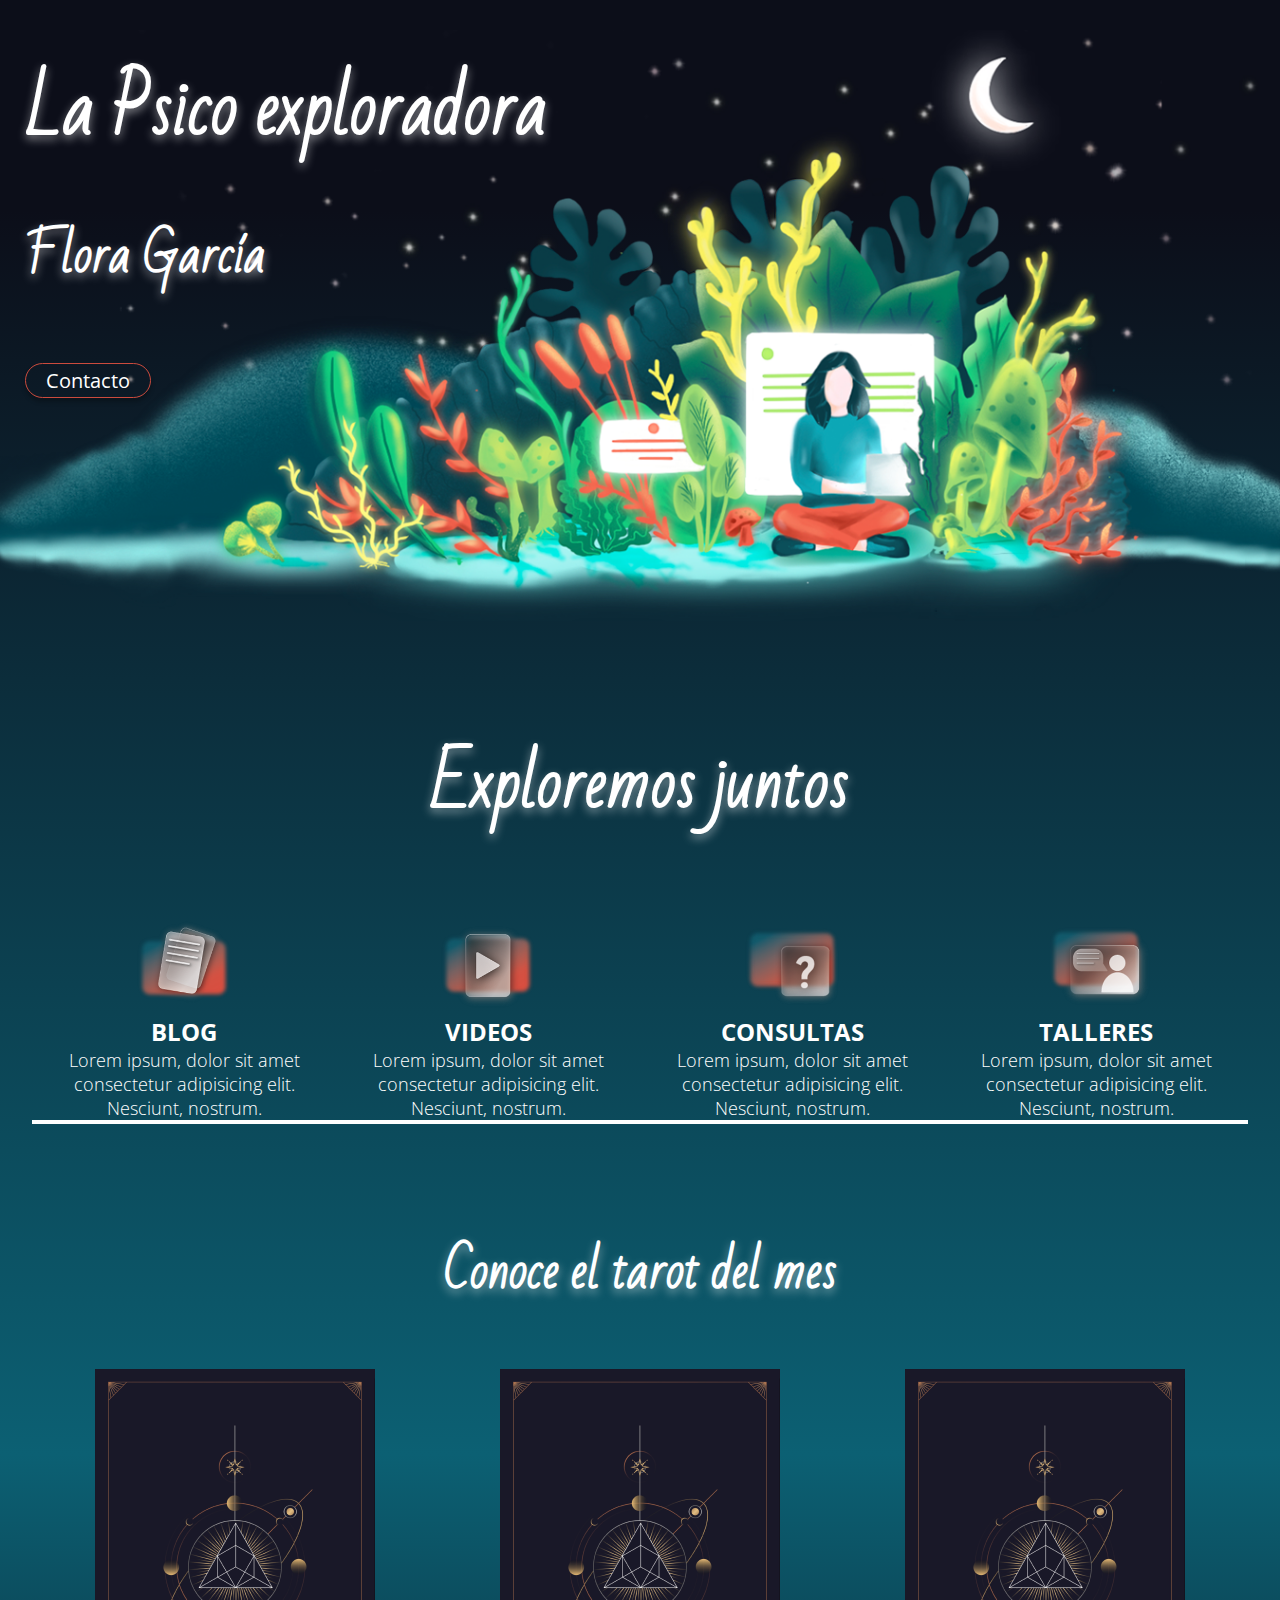
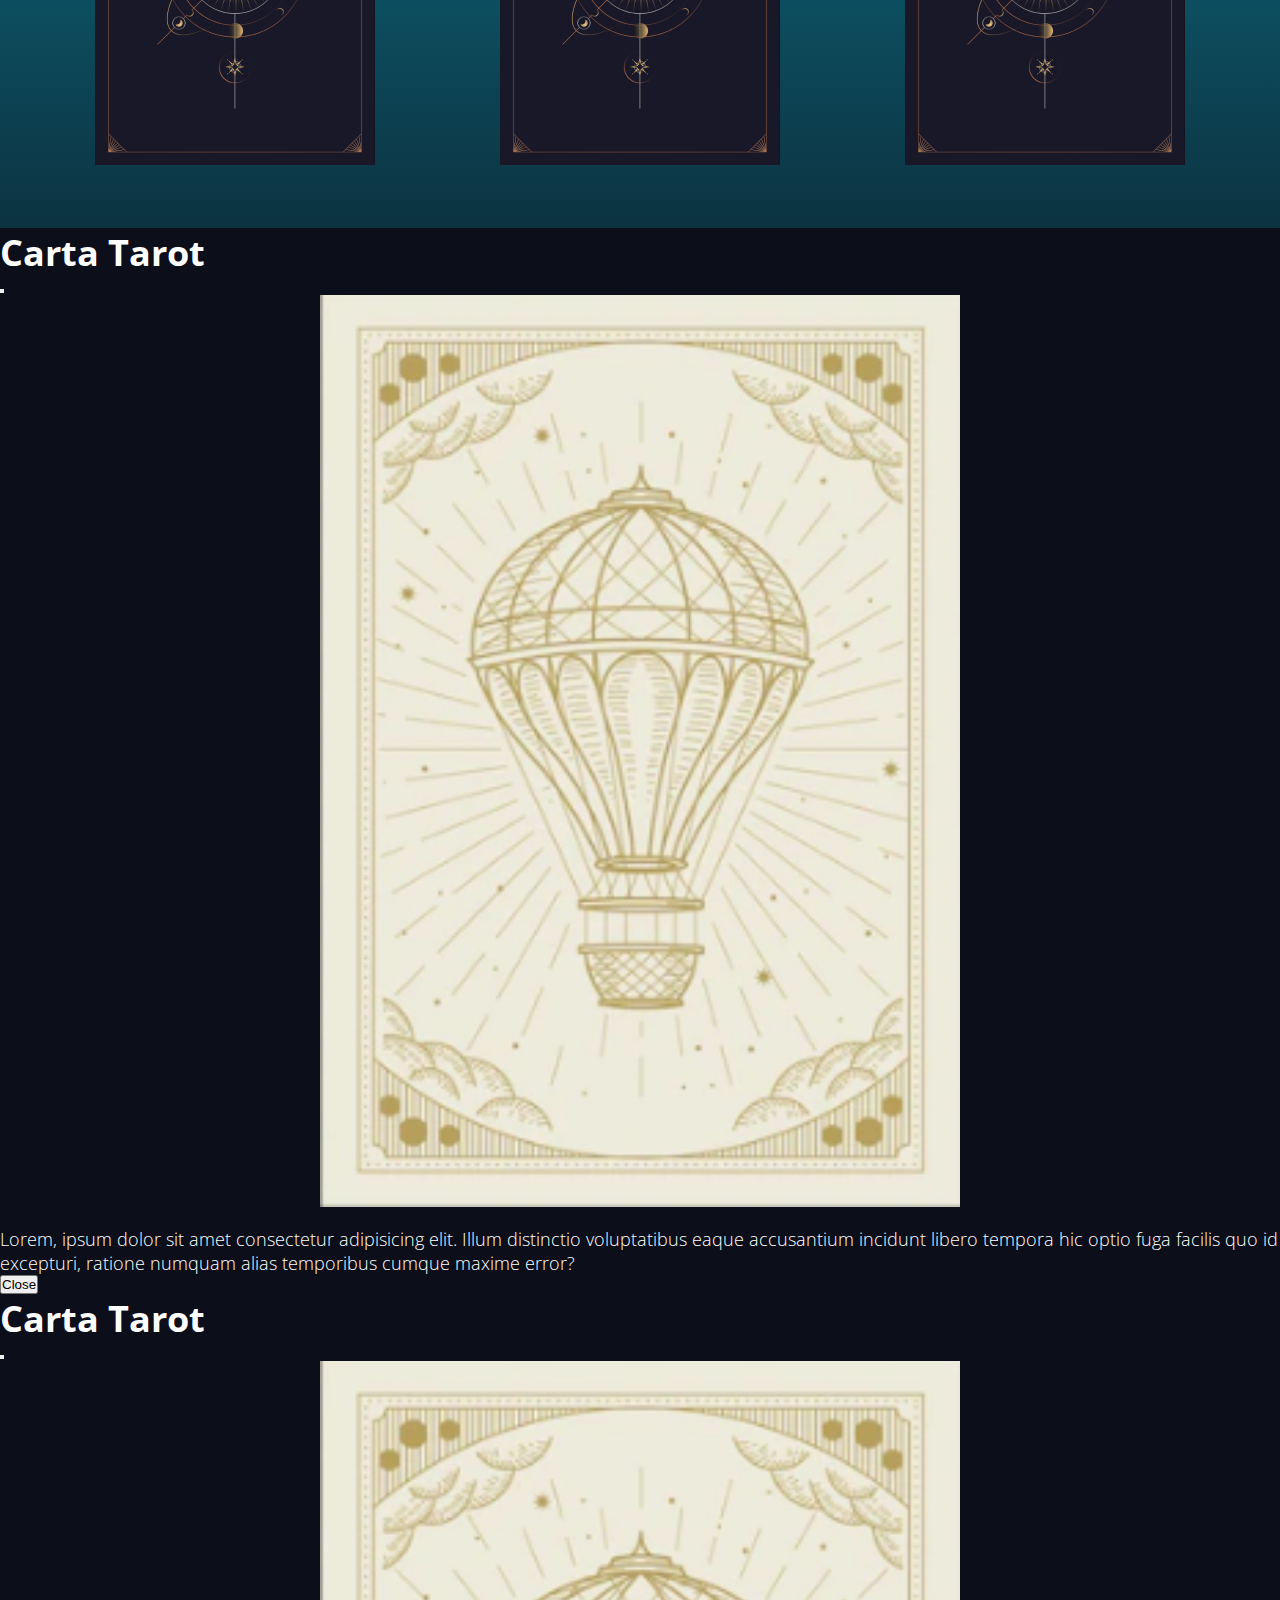
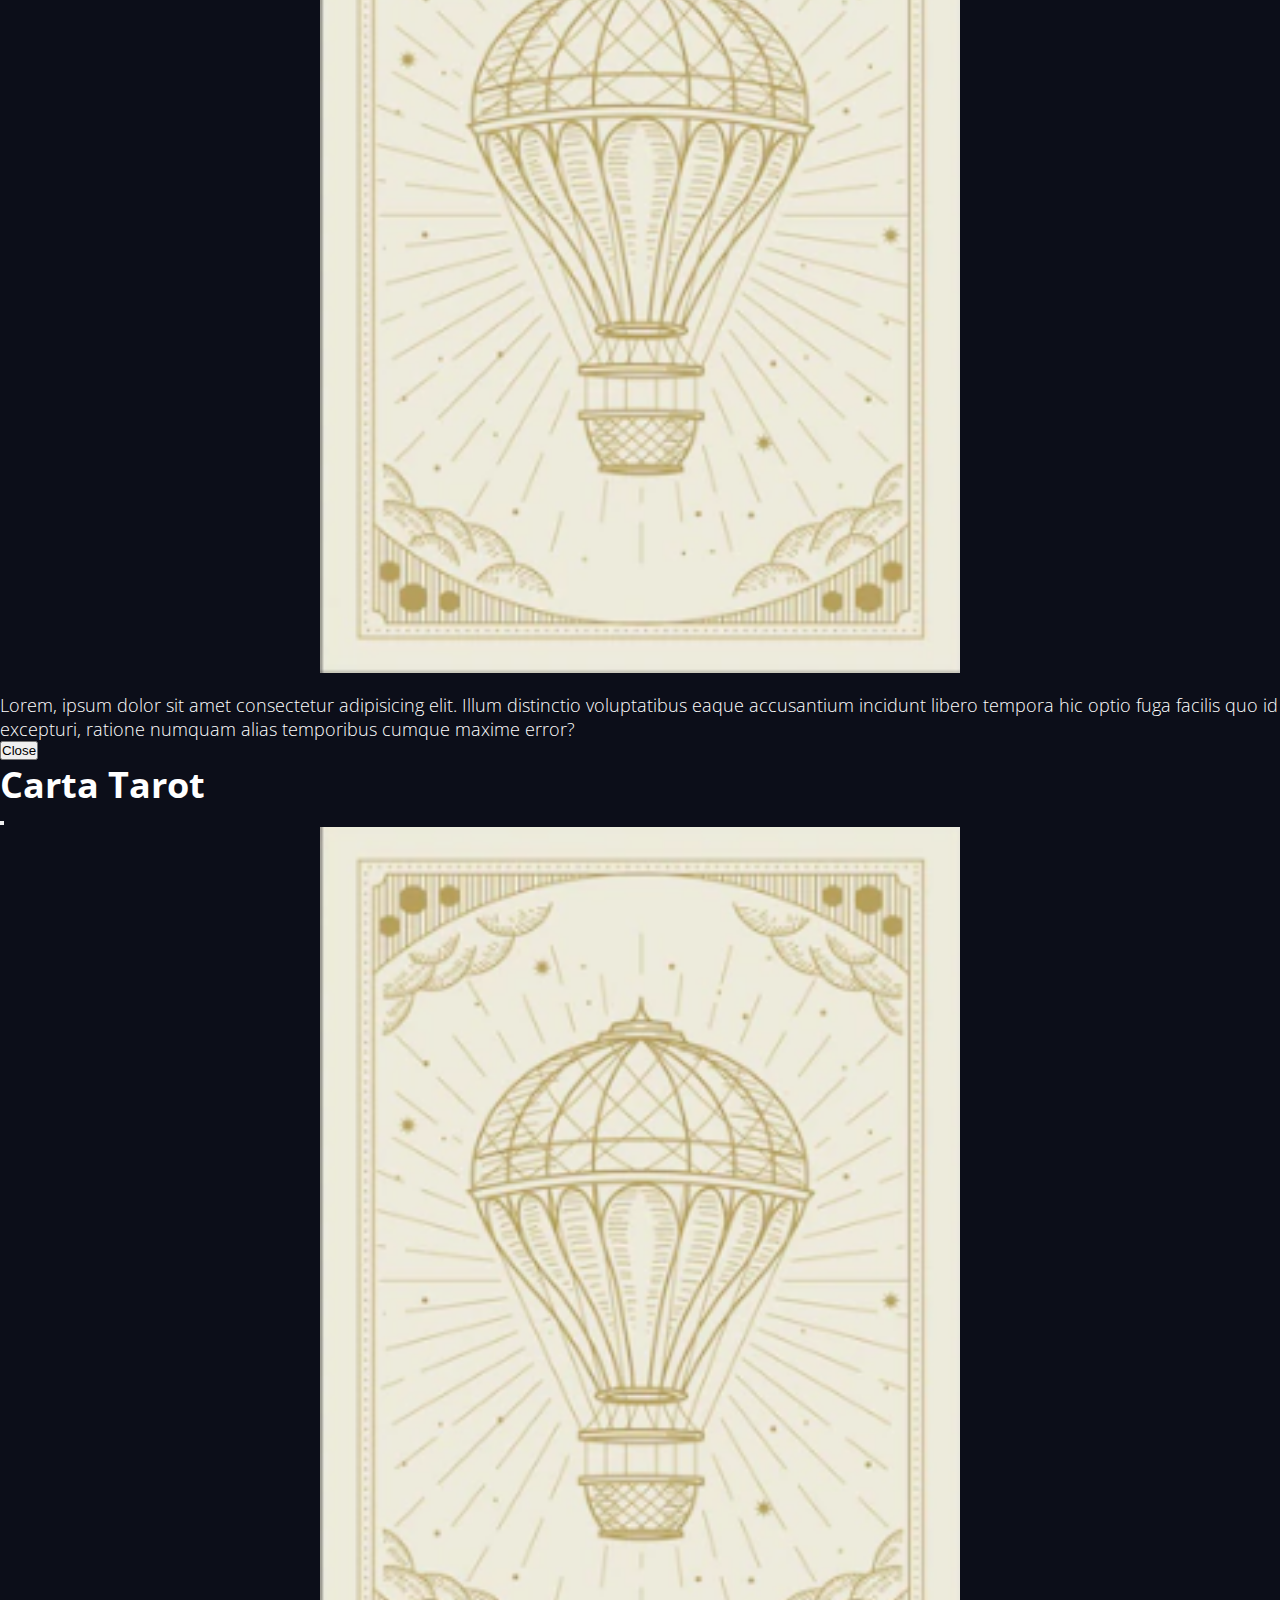
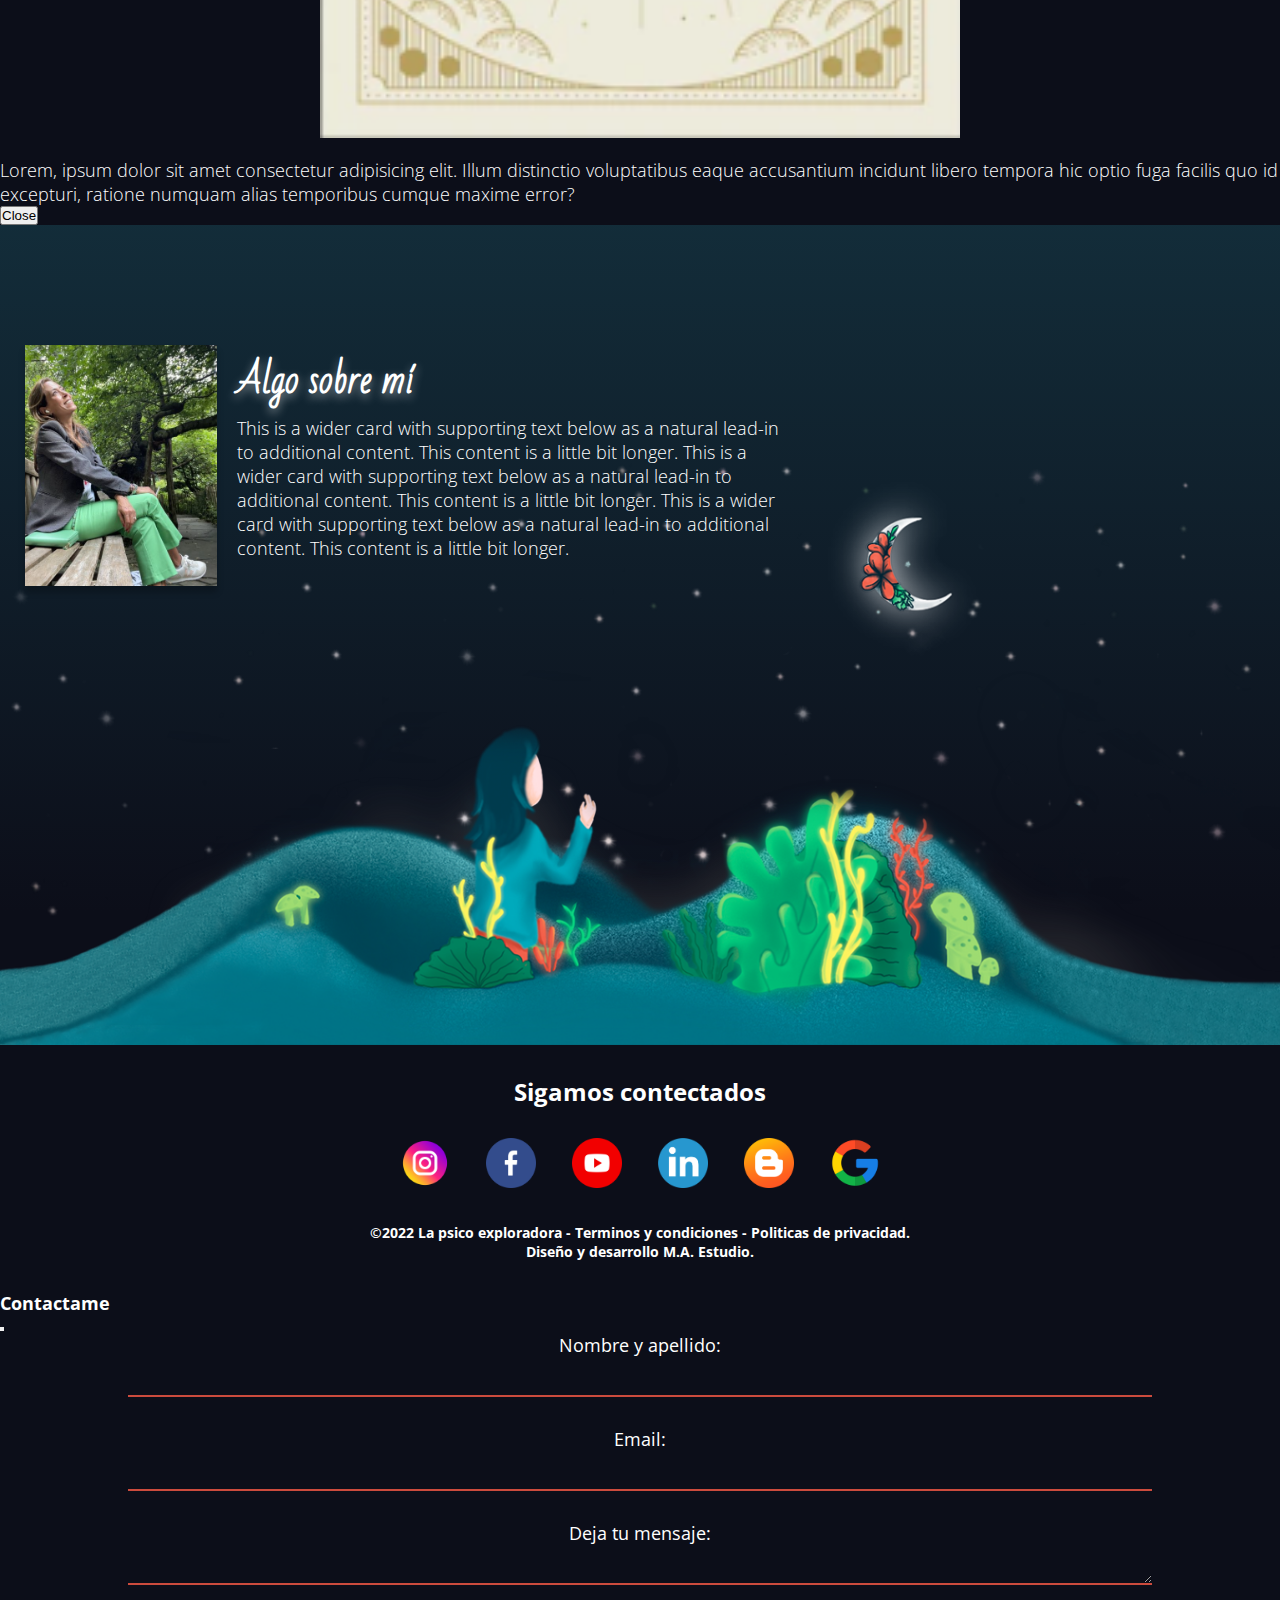
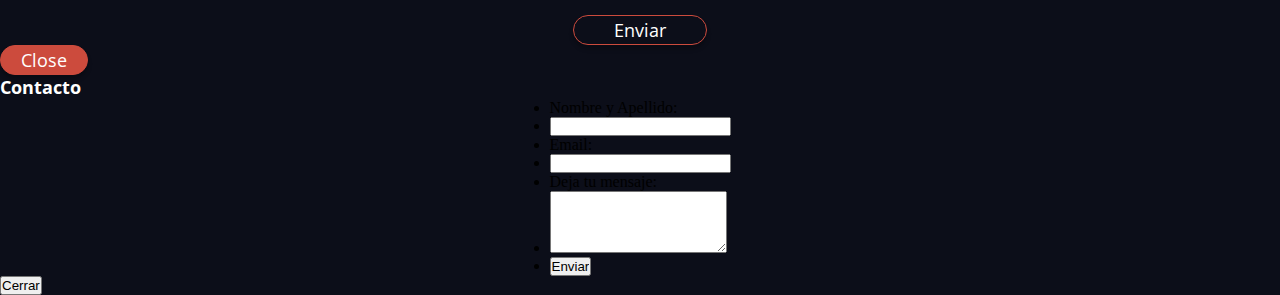
==== commit abbf861a: "nuevos cambios 08" ====
--- a/index.html
+++ b/index.html
@@ -5,6 +5,12 @@
     <meta charset="UTF-8">
     <meta http-equiv="X-UA-Compatible" content="IE=edge">
     <meta name="viewport" content="width=device-width, initial-scale=1.0">
+
+    <link rel="apple-touch-icon" sizes="180x180" href="/apple-touch-icon.png">
+    <link rel="icon" type="image/png" sizes="32x32" href="/favicon-32x32.png">
+    <link rel="icon" type="image/png" sizes="16x16" href="/favicon-16x16.png">
+    <link rel="manifest" href="/site.webmanifest">
+
     <link href="https://cdn.jsdelivr.net/npm/bootstrap@5.0.2/dist/css/bootstrap.min.css" rel="stylesheet"
         integrity="sha384-EVSTQN3/azprG1Anm3QDgpJLIm9Nao0Yz1ztcQTwFspd3yD65VohhpuuCOmLASjC" crossorigin="anonymous">
     <link rel="stylesheet" href="css/style.css">
@@ -15,13 +21,17 @@
 <body>
 
     <header>
-        <img class="img-fluid img-header" src="img/header-4.png" alt="">
+        <img class="img-fluid img-header" src="img/header-4.png" alt=" imagen de mujer sentada en la naturaleza">
         <div class="texto-header">
             <a href="index.html">
                 <h1>La Psico exploradora</h1>
             </a>
             <h4 class="subtitulo-header">Flora García</h4>
-            <a class="boton" href="#">Contacto</a>
+
+            <!-- Button trigger modal -->
+            <button type="button" class="boton" data-bs-toggle="modal" data-bs-target="#exampleModal">
+                Contacto
+            </button>
 
         </div>
     </header>
@@ -33,28 +43,28 @@
     <div class="menu-cards">
         <a href="pages/blog.html">
             <div class="cards">
-                <img src="img/blog-1.png" alt="">
+                <img src="img/blog-1.png" alt="imagen icono blog">
                 <h4>BLOG</h4>
                 <p>Lorem ipsum, dolor sit amet consectetur adipisicing elit. Nesciunt, nostrum. </p>
             </div>
         </a>
         <a href="pages/videos.html">
             <div class="cards">
-                <img src="img/videos-1.png" alt="">
+                <img src="img/videos-1.png" alt="imagen icono videos">
                 <h4>VIDEOS</h4>
                 <p>Lorem ipsum, dolor sit amet consectetur adipisicing elit. Nesciunt, nostrum. </p>
             </div>
         </a>
         <a href="pages/consultas.html">
             <div class="cards">
-                <img src="img/consultas-1.png" alt="">
+                <img src="img/consultas-1.png" alt="imagen icono consultas">
                 <h4>CONSULTAS</h4>
                 <p>Lorem ipsum, dolor sit amet consectetur adipisicing elit. Nesciunt, nostrum. </p>
             </div>
         </a>
         <a href="pages/talleres.html">
             <div class="cards">
-                <img src="img/talleres-1.png" alt="">
+                <img src="img/talleres-1.png" alt="imagen icono talleres">
                 <h4>TALLERES</h4>
                 <p>Lorem ipsum, dolor sit amet consectetur adipisicing elit. Nesciunt, nostrum. </p>
             </div>
@@ -67,15 +77,15 @@
 
     <div class="cards-tarot">
         <button class="boton-tarot"><img class="img-fluid rounded" data-bs-toggle="modal"
-                data-bs-target="#exampleModal1" src="img/tarot.png" alt="..." /></button>
+                data-bs-target="#exampleModal1" src="img/tarot.png" alt="imagen carta de tarot" /></button>
         <button class="boton-tarot"><img class="img-fluid rounded" data-bs-toggle="modal"
-                data-bs-target="#exampleModal2" src="img/tarot.png" alt="..." /></button>
+                data-bs-target="#exampleModal2" src="img/tarot.png" alt="imagen carta de tarot" /></button>
         <button class="boton-tarot"><img class="img-fluid rounded" data-bs-toggle="modal"
-                data-bs-target="#exampleModal3" src="img/tarot.png" alt="..." /></button>
+                data-bs-target="#exampleModal3" src="img/tarot.png" alt="imagen carta de tarot" /></button>
     </div>
     <!-- Modal 1 -->
     <div class="modal fade" id="exampleModal1" tabindex="-1" aria-labelledby="exampleModalLabel" aria-hidden="true">
-        <div class="modal-dialog ">
+        <div class="modal-dialog">
             <div class="modal-content">
                 <div class="modal-header">
                     <h3 class="modal-title" id="exampleModalLabel">Carta Tarot</h3>
@@ -83,7 +93,7 @@
                         aria-label="Close"></button>
                 </div>
                 <div class="modal-body">
-                    <img class="img-fluid " src="img/tarot-2.png" alt="..." />
+                    <img class="img-fluid " src="img/tarot-2.png" alt="imagen carta de tarot" />
                     <p>Lorem, ipsum dolor sit amet consectetur adipisicing elit. Illum distinctio voluptatibus eaque
                         accusantium incidunt libero tempora hic optio fuga facilis quo id excepturi, ratione numquam
                         alias temporibus cumque maxime error?</p>
@@ -105,7 +115,7 @@
                         aria-label="Close"></button>
                 </div>
                 <div class="modal-body">
-                    <img class="img-fluid " src="img/tarot-2.png" alt="..." />
+                    <img class="img-fluid " src="img/tarot-2.png" alt="imagen carta de tarot" />
                     <p>Lorem, ipsum dolor sit amet consectetur adipisicing elit. Illum distinctio voluptatibus eaque
                         accusantium incidunt libero tempora hic optio fuga facilis quo id excepturi, ratione numquam
                         alias temporibus cumque maxime error?</p>
@@ -127,7 +137,7 @@
                         aria-label="Close"></button>
                 </div>
                 <div class="modal-body">
-                    <img class="img-fluid " src="img/tarot-2.png" alt="..." />
+                    <img class="img-fluid " src="img/tarot-2.png" alt="imagen carta de tarot" />
                     <p>Lorem, ipsum dolor sit amet consectetur adipisicing elit. Illum distinctio voluptatibus eaque
                         accusantium incidunt libero tempora hic optio fuga facilis quo id excepturi, ratione numquam
                         alias temporibus cumque maxime error?</p>
@@ -146,7 +156,7 @@
         <img class="img-fluid img-fondo-sobre-mi" src="img/footer-final.png" alt="">
 
         <div class="card-sobre-mi">
-            <img src="img/flor.png" class="img-fluid rounded" alt="...">
+            <img src="img/flor.png" class="img-fluid rounded" alt="imagen de flora garcía">
 
             <div>
                 <h3 class="card-title">Algo sobre mí</h3>
@@ -165,17 +175,106 @@
         <div class="footer">
             <h4>Sigamos contectados</h4>
             <div class="redes">
-                <a href=""><img src="../img/redes/instagram.png" alt="icono instagram"></a>
-                <a href=""><img src="../img/redes/facebook.png" alt="icono facebook"></a>
-                <a href=""><img src="../img/redes/youtube.png" alt="icono youtube"></a>
-                <a href=""><img src="../img/redes/linkedin.png" alt="icono linkedin"></a>
-                <a href=""><img src="../img/redes/blog.png" alt="icono blog"></a>
-                <a href=""><img src="../img/redes/google.png" alt="icono google"></a>
+                <a href=""><img src="img/redes/instagram.png" alt="icono instagram"></a>
+                <a href=""><img src="img/redes/facebook.png" alt="icono facebook"></a>
+                <a href=""><img src="img/redes/youtube.png" alt="icono youtube"></a>
+                <a href=""><img src="img/redes/linkedin.png" alt="icono linkedin"></a>
+                <a href=""><img src="img/redes/blog.png" alt="icono blog"></a>
+                <a href=""><img src="img/redes/google.png" alt="icono google"></a>
             </div>
             <h6>©2022 La psico exploradora - Terminos y condiciones - Politicas de privacidad.</h6>
             <h6>Diseño y desarrollo M.A. Estudio.</h6>
         </div>
     </footer>
+
+    <!-- Modal -->
+    <div class="modal fade" id="exampleModal" tabindex="-1" aria-labelledby="exampleModalLabel" aria-hidden="true">
+        <div class="modal-dialog">
+            <div class="modal-content">
+                <div class="modal-header">
+                    <h5 class="modal-title" id="exampleModalLabel">Contactame</h5>
+                    <button type="button" class="btn-close btn-close-white" data-bs-dismiss="modal" aria-label="Close"></button>
+                </div>
+                <!-- Modal body -->
+                <div class="modal-body">
+                    <form action="contacto.php" method="post" class="containerFormContacto">
+
+                        <div class="form-contacto">
+                            <label class="label-form-contacto" for="nombre">Nombre y apellido:</label>
+                            <input class="inputs-form-contacto" type="text" name="nombre" required>
+
+                            <label class="label-form-contacto" for="nombre">Email:</label>
+                            <input class="inputs-form-contacto" type="email" name="email" required>
+
+                            <label class="label-form-contacto" for="message">Deja tu mensaje:</label>
+                            <textarea class="inputs-form-contacto" name="message" rows="4" required></textarea>
+
+                            <button id="botonEnviar" type="submit" value="Enviar">Enviar</button>
+                        </div>
+                    </form>
+                </div>
+                <div class="modal-footer">
+                    <button type="button" class="btn boton-cerrar" data-bs-dismiss="modal">Close</button>
+
+                </div>
+            </div>
+        </div>
+    </div>
+
+    <!-- Modal Contacto -->
+
+    <div class="modal" id="myModal">
+        <div class="modal-dialog">
+            <div class="modal-content">
+
+                <!-- Modal Header -->
+                <div class="modal-header">
+                    <h5 class="modal-title">Contacto</h5>
+                </div>
+
+                <!-- Modal body -->
+                <div class="modal-body">
+                    <form action="envia.php" method="post" class="containerForm">
+
+                        <ul class="form">
+
+                            <li>
+                                <label class="label-form" for="nombre y apellido">Nombre y Apellido:</label>
+                            </li>
+                            <li>
+                                <input type="text" name="nombre" required>
+                            </li>
+                            <li>
+                                <label class="label-form" for="email">Email:</label>
+                            </li>
+                            <li>
+                                <input type="email" name="email" required>
+                            </li>
+                            <li>
+                                <label class="label-form" for="message">Deja tu mensaje:</label>
+                            </li>
+                            <li>
+                                <textarea name="message" rows="4"></textarea>
+                            </li>
+                            <li>
+                                <input class="label-form" id="botonEnviar" type="submit" value="Enviar">
+                            </li>
+                        </ul>
+                    </form>
+                </div>
+
+
+                <!-- Modal footer -->
+                <div class="modal-footer">
+                    <button type="button" id="boton-close-modal" class="btn btn-danger"
+                        data-dismiss="modal">Cerrar</button>
+                </div>
+
+            </div>
+        </div>
+    </div>
+
+
 
     <script src="https://cdn.jsdelivr.net/npm/bootstrap@5.0.2/dist/js/bootstrap.bundle.min.js"
         integrity="sha384-MrcW6ZMFYlzcLA8Nl+NtUVF0sA7MsXsP1UyJoMp4YLEuNSfAP+JcXn/tWtIaxVXM" crossorigin="anonymous">
@@ -184,6 +283,4 @@
 
 </body>
 
-</html>
-
-<a href="#"><img src="" alt=""></a>+</html>--- a/css/style.css
+++ b/css/style.css
@@ -57,7 +57,6 @@
   color: #fff;
   font-family: "Open Sans", sans-serif;
 }
-
 a:hover {
   color: #fff;
 }
@@ -77,42 +76,41 @@
   position: relative;
   height: 30vh;
 }
-
 header .img-header {
   position: absolute;
   top: 25px;
   bottom: 0;
 }
-
 header .texto-header {
   position: absolute;
   top: 10px;
 }
-
 header .texto-header h1 {
   font-family: "Bad Script", cursive;
   margin-left: 12.5px;
   margin-top: 10px;
-}
-
+  text-shadow: 0px 4px 10px rgba(255, 255, 255, 0.5);
+}
 header .texto-header h4 {
   font-family: "Bad Script", cursive;
   margin-left: 12.5px;
   margin-top: 5px;
   margin-bottom: 10px;
-}
-
+  text-shadow: 0px 4px 10px rgba(255, 255, 255, 0.5);
+}
 header .texto-header .boton {
   margin-left: 12.5px;
   margin-top: 5px;
-  font-size: 10px;
+  color: #fff;
+  background-color: transparent;
+  font-family: "Open Sans", sans-serif;
+  font-size: 9px;
   color: #ffffff;
-  padding: 3px 15px;
+  padding: 2px 20px;
   border: #CC4B3D solid 1px;
   border-radius: 30px;
-  box-shadow: 0px 4px 4px 0px #00000040;
-}
-
+  box-shadow: 0px 4px 4px 0px rgba(0, 0, 0, 0.2509803922);
+}
 header .texto-header .boton:hover {
   background-color: #CC4B3D;
 }
@@ -120,7 +118,8 @@
 .titulo-index {
   font-family: "Bad Script", cursive;
   text-align: center;
-  margin: 10px 0;
+  margin: 10px 0 20px 0;
+  text-shadow: 0px 4px 10px rgba(255, 255, 255, 0.5);
 }
 
 .menu-cards {
@@ -130,24 +129,20 @@
   justify-content: center;
   margin: auto;
 }
-
 .menu-cards .cards {
   display: flex;
   flex-direction: column;
   align-items: center;
   border-bottom: 3px #ffffff solid;
 }
-
 .menu-cards .cards:hover {
   border-bottom: 3px #CC4B3D solid;
   box-shadow: 0 8px 6px -6px black;
 }
-
 .menu-cards .cards img {
   width: 50%;
   height: auto;
 }
-
 .menu-cards .cards p {
   padding: 0 5px;
   text-align: center;
@@ -157,6 +152,7 @@
   font-family: "Bad Script", cursive;
   text-align: center;
   margin: 50px 0 25px 0;
+  text-shadow: 0px 4px 10px rgba(255, 255, 255, 0.5);
 }
 
 .cards-tarot {
@@ -166,17 +162,14 @@
   justify-content: space-between;
   margin: auto;
 }
-
 .cards-tarot .boton-tarot {
   background-color: transparent;
   border: 0;
 }
-
 .cards-tarot .boton-tarot:hover {
   opacity: 1;
-  filter: drop-shadow(4px 4px 4px #d8d8d8);
-}
-
+  filter: drop-shadow(2px 2px 6px #fff);
+}
 .cards-tarot .boton-tarot img {
   width: 80%;
   margin-bottom: 30px;
@@ -191,7 +184,6 @@
   flex-direction: column;
   align-items: center;
 }
-
 .modal-body img {
   margin-bottom: 10px;
   width: 50%;
@@ -205,12 +197,10 @@
   flex-direction: row;
   justify-content: center;
 }
-
 .container-sobre-mi .img-fondo-sobre-mi {
   position: absolute;
   bottom: 0;
 }
-
 .container-sobre-mi .card-sobre-mi {
   position: absolute;
   margin: auto;
@@ -219,20 +209,17 @@
   flex-direction: row;
   justify-content: flex-start;
 }
-
 .container-sobre-mi .card-sobre-mi img {
   width: 25%;
-  box-shadow: 0px 4px 4px 0px #00000040;
-}
-
+  box-shadow: 0px 4px 4px 0px rgba(0, 0, 0, 0.2509803922);
+}
 .container-sobre-mi .card-sobre-mi div {
   margin-left: 10px;
 }
-
 .container-sobre-mi .card-sobre-mi .card-title {
   font-family: "Bad Script", cursive;
-}
-
+  text-shadow: 0px 4px 10px rgba(255, 255, 255, 0.5);
+}
 .container-sobre-mi .card-sobre-mi p {
   font-size: 9px;
   font-weight: 300;
@@ -246,27 +233,21 @@
   margin-bottom: 15px;
   margin-top: 15px;
 }
-
 footer h4 {
   text-align: center;
 }
-
 footer .redes {
   display: flex;
   flex-direction: row;
   justify-content: space-between;
   margin: 30px;
 }
-
 footer .redes img {
   width: 25px;
 }
-
 footer .redes img:hover {
-  filter: drop-shadow(3px 3px 3px #fff);
-  opacity: 70%;
-}
-
+  filter: drop-shadow(1px 1px 4px #fff);
+}
 footer h6 {
   text-align: center;
 }
@@ -286,52 +267,52 @@
   width: 100%;
   height: 220px;
 }
-
 .header-secciones .header-img-secciones {
   width: 45%;
   z-index: 12;
 }
-
 .header-secciones .header-img-secciones img {
   width: 100%;
 }
-
 .header-secciones .header-secciones-textos {
   width: 60%;
   z-index: 10;
   padding: 10px;
 }
-
 .header-secciones .header-secciones-textos h1 {
   font-family: "Bad Script", cursive;
   font-size: 24px;
-}
-
+  text-shadow: 0px 4px 10px rgba(255, 255, 255, 0.5);
+}
 .header-secciones .header-secciones-textos h3 {
   font-size: 12px;
   margin-top: 20px;
 }
-
 .header-secciones .header-secciones-textos p {
   width: 100%;
   font-size: 9px;
   font-weight: 300;
   line-height: 12px;
 }
-
 .header-secciones .header-secciones-textos .boton-2 {
   margin-top: 5px;
   margin-right: 20px;
-  font-size: 10px;
+  color: #fff;
+  background-color: transparent;
+  font-family: "Open Sans", sans-serif;
+  font-size: 9px;
   color: #ffffff;
-  padding: 1px 15px;
+  padding: 2px 20px;
   border: #CC4B3D solid 1px;
   border-radius: 30px;
-  box-shadow: 0px 4px 4px 0px #00000040;
-}
-
+  box-shadow: 0px 4px 4px 0px rgba(0, 0, 0, 0.2509803922);
+}
 .header-secciones .header-secciones-textos .boton-2:hover {
   background-color: #CC4B3D;
+}
+.header-secciones .header-secciones-textos .boton-2:focus {
+  background-color: #CC4B3D;
+  border-radius: 30px;
 }
 
 .menu-cards-secciones {
@@ -343,7 +324,6 @@
   margin: auto;
   z-index: 5;
 }
-
 .menu-cards-secciones .cards-b {
   display: flex;
   flex-direction: column;
@@ -351,17 +331,14 @@
   border-bottom: 3px #ffffff solid;
   margin-top: 200px;
 }
-
 .menu-cards-secciones .cards-b:hover {
   border-bottom: 3px #CC4B3D solid;
   box-shadow: 0 8px 6px -6px black;
 }
-
 .menu-cards-secciones .cards-b img {
   width: 50%;
   height: auto;
 }
-
 .menu-cards-secciones .cards-b p {
   padding: 0 5px;
   text-align: center;
@@ -373,19 +350,15 @@
   width: 80%;
   margin-top: 40px;
 }
-
 .blog section {
   margin-bottom: 40px;
 }
-
 .blog section p {
   font-weight: 300;
 }
-
 .blog section img {
   width: 20px;
 }
-
 .blog section a {
   font-size: 10px;
 }
@@ -395,32 +368,141 @@
   margin: auto;
   margin-top: 60px;
 }
-
 .videos .cont-videos {
   margin: auto;
   margin-bottom: 40px;
 }
-
 .videos .cont-videos iframe {
   width: 100%;
   height: 315px;
 }
-
 .videos .cont-videos .texto-videos {
   display: flex;
   flex-direction: row;
   justify-content: space-between;
   align-items: center;
 }
-
 .videos .cont-videos .texto-videos h3 {
   font-family: "Open Sans", sans-serif;
   margin: 0;
-}
-
+  font-weight: 300;
+}
 .videos .cont-videos .texto-videos img {
   width: 20px;
   margin: 5px;
+}
+
+.consultas {
+  width: 80%;
+  margin: auto;
+}
+.consultas .seccion-form-consultas {
+  margin: 20px 0;
+}
+.consultas .seccion-form-consultas h4 {
+  text-align: center;
+  font-size: 18px;
+  margin: 30px;
+}
+.consultas .seccion-form-consultas .containerForm {
+  margin: auto;
+}
+.consultas .seccion-form-consultas .campos-form {
+  display: flex;
+  flex-direction: column;
+  align-items: center;
+}
+.consultas .seccion-form-consultas .campos-form .label-form {
+  font-family: "Open Sans", sans-serif;
+  color: #ffffff;
+  font-size: 11px;
+}
+.consultas .seccion-form-consultas .campos-form .inputs-form {
+  background-color: transparent;
+  width: 100%;
+  border: none;
+  border-bottom: #CC4B3D solid 2px;
+  margin-bottom: 20px;
+  height: 20px;
+}
+.consultas .seccion-form-consultas .campos-form #botonEnviar {
+  color: #fff;
+  background-color: transparent;
+  font-family: "Open Sans", sans-serif;
+  font-size: 9px;
+  color: #ffffff;
+  padding: 2px 20px;
+  border: #CC4B3D solid 1px;
+  border-radius: 30px;
+  box-shadow: 0px 4px 4px 0px rgba(0, 0, 0, 0.2509803922);
+}
+.consultas .seccion-form-consultas .campos-form #botonEnviar:hover {
+  background-color: #CC4B3D;
+}
+.consultas .texto-consultas {
+  font-family: "Bad Script", cursive;
+  font-size: 28px;
+  text-align: center;
+  margin: 50px 0 25px 0;
+  text-shadow: 0px 4px 10px rgba(255, 255, 255, 0.5);
+}
+.consultas .respuestas {
+  margin: 40px 0;
+}
+.consultas .respuestas h4 {
+  text-align: center;
+}
+
+.boton-cerrar {
+  color: #fff;
+  background-color: #CC4B3D;
+  font-family: "Open Sans", sans-serif;
+  font-size: 9px;
+  color: #ffffff;
+  padding: 2px 20px;
+  border: #CC4B3D solid 1px;
+  border-radius: 30px;
+  box-shadow: 0px 4px 4px 0px rgba(0, 0, 0, 0.2509803922);
+}
+.boton-cerrar:hover {
+  color: #fff;
+  box-shadow: 0px 2px 2px 0px rgba(255, 255, 255, 0.2509803922);
+}
+
+.containerFormContacto {
+  width: 80%;
+}
+.containerFormContacto .form-contacto {
+  display: flex;
+  flex-direction: column;
+  align-items: center;
+}
+.containerFormContacto .form-contacto .label-form-contacto {
+  font-family: "Open Sans", sans-serif;
+  color: #ffffff;
+  font-size: 11px;
+}
+.containerFormContacto .form-contacto .inputs-form-contacto {
+  background-color: transparent;
+  width: 100%;
+  border: none;
+  border-bottom: #CC4B3D solid 2px;
+  margin-bottom: 20px;
+  height: 20px;
+}
+.containerFormContacto .form-contacto #botonEnviar {
+  color: #fff;
+  background-color: transparent;
+  font-family: "Open Sans", sans-serif;
+  font-size: 9px;
+  color: #ffffff;
+  padding: 2px 20px;
+  border: #CC4B3D solid 1px;
+  border-radius: 30px;
+  box-shadow: 0px 4px 4px 0px rgba(0, 0, 0, 0.2509803922);
+}
+.containerFormContacto .form-contacto #botonEnviar:hover {
+  background-color: #CC4B3D;
 }
 
 @media (min-width: 768px) {
@@ -475,19 +557,18 @@
     margin-left: 25px;
     margin-top: 10px;
     font-size: 14px;
-    padding: 7px;
     border: #CC4B3D solid 2px;
     border-radius: 60px;
-    box-shadow: 0px 4px 4px 0px #00000040;
+    box-shadow: 0px 4px 4px 0px rgba(0, 0, 0, 0.2509803922);
   }
   .titulo-index {
     margin: 40px 0;
   }
   .menu-cards .cards {
-    border-bottom: 4px #ffffff solid;
+    border-bottom: 3px #ffffff solid;
   }
   .menu-cards .cards:hover {
-    border-bottom: 4px #CC4B3D solid;
+    border-bottom: 3px #CC4B3D solid;
     box-shadow: 0 8px 6px -6px black;
   }
   .menu-cards .cards img {
@@ -501,9 +582,6 @@
   }
   .cards-tarot {
     justify-content: space-around;
-  }
-  .cards-tarot .boton-tarot:hover {
-    filter: drop-shadow(4px 4px 4px #d8d8d8);
   }
   .cards-tarot .boton-tarot img {
     width: 80%;
@@ -522,7 +600,7 @@
   }
   .container-sobre-mi .card-sobre-mi img {
     width: 30%;
-    box-shadow: 0px 6px 6px 0px #00000040;
+    box-shadow: 0px 6px 6px 0px rgba(0, 0, 0, 0.2509803922);
   }
   .container-sobre-mi .card-sobre-mi div {
     margin-left: 20px;
@@ -539,9 +617,6 @@
   }
   footer .redes img {
     width: 50px;
-  }
-  footer .redes img:hover {
-    filter: drop-shadow(6px 6px 6px #fff);
   }
   .header-secciones {
     height: 390px;
@@ -565,7 +640,7 @@
     margin-bottom: 50px;
   }
   .header-secciones .header-secciones-textos .boton-2 {
-    font-size: 18px;
+    font-size: 14px;
     padding: 3px 20px;
     margin-right: 20px;
   }
@@ -576,7 +651,10 @@
     padding-right: 20px;
   }
   .menu-cards-secciones .cards-b:hover {
-    border-bottom: 6px #CC4B3D solid;
+    border-bottom: 4px #CC4B3D solid;
+  }
+  .menu-cards-secciones .cards-b h4 {
+    font-size: 14px;
   }
   .blog section a {
     font-size: 18px;
@@ -587,8 +665,48 @@
   .videos .cont-videos .texto-videos img {
     width: 30px;
   }
-}
-
+  .consultas .seccion-form-consultas {
+    margin: 80px 0;
+  }
+  .consultas .seccion-form-consultas h4 {
+    font-size: 24px;
+    margin: 30px;
+  }
+  .consultas .seccion-form-consultas .campos-form .label-form {
+    font-size: 18px;
+  }
+  .consultas .seccion-form-consultas .campos-form .inputs-form {
+    width: 60%;
+    margin-bottom: 30px;
+    height: 40px;
+  }
+  .consultas .seccion-form-consultas .campos-form #botonEnviar {
+    font-size: 18px;
+    padding: 2px 40px;
+  }
+  .consultas .texto-consultas {
+    font-size: 48px;
+  }
+  .boton-cerrar {
+    font-size: 18px;
+  }
+  .containerFormContacto .form-contacto {
+    display: flex;
+    flex-direction: column;
+    align-items: center;
+  }
+  .containerFormContacto .form-contacto .label-form-contacto {
+    font-size: 18px;
+  }
+  .containerFormContacto .form-contacto .inputs-form-contacto {
+    margin-bottom: 30px;
+    height: 40px;
+  }
+  .containerFormContacto .form-contacto #botonEnviar {
+    font-size: 18px;
+    padding: 2px 40px;
+  }
+}
 @media (min-width: 968px) {
   body {
     background: #0C0E19;
@@ -622,13 +740,14 @@
     margin-left: 25px;
     margin-top: 10px;
     font-size: 20px;
-    padding: 5px 20px;
-    border: #CC4B3D solid 3px;
+    padding: 3px 20px;
+    border: #CC4B3D solid 1px;
     border-radius: 60px;
-    box-shadow: 0px 4px 4px 0px #00000040;
+    box-shadow: 0px 4px 4px 0px rgba(0, 0, 0, 0.2509803922);
   }
   .titulo-index {
-    margin: 90px 0;
+    font-size: 65px;
+    margin: 70px 0;
   }
   .menu-cards .cards {
     border-bottom: 4px #ffffff solid;
@@ -638,7 +757,7 @@
     box-shadow: 0 8px 6px -6px black;
   }
   .menu-cards .cards img {
-    width: 50%;
+    width: 40%;
   }
   .menu-cards .cards p {
     padding: 0 15px;
@@ -650,6 +769,9 @@
   .cards-tarot {
     justify-content: space-around;
   }
+  .cards-tarot .boton-tarot:hover {
+    filter: drop-shadow(1px 1px 10px #fff);
+  }
   .cards-tarot .boton-tarot img {
     width: 100%;
     margin-bottom: 60px;
@@ -658,7 +780,7 @@
     margin-bottom: 20px;
   }
   .container-sobre-mi {
-    margin-top: 200px;
+    margin-top: 120px;
     height: 700px;
   }
   .container-sobre-mi .card-sobre-mi {
@@ -667,7 +789,7 @@
   }
   .container-sobre-mi .card-sobre-mi img {
     width: 25%;
-    box-shadow: 0px 6px 6px 0px #00000040;
+    box-shadow: 0px 6px 6px 0px rgba(0, 0, 0, 0.2509803922);
   }
   .container-sobre-mi .card-sobre-mi div {
     margin-left: 20px;
@@ -689,11 +811,8 @@
   footer .redes img {
     width: 50px;
   }
-  footer .redes img:hover {
-    filter: drop-shadow(3px 3px 3px #fff);
-  }
   .header-secciones {
-    height: 580px;
+    height: 530px;
     padding-top: 20px;
   }
   .header-secciones .header-img-secciones img {
@@ -719,17 +838,20 @@
   }
   .header-secciones .header-secciones-textos .boton-2 {
     font-size: 20px;
-    padding: 5px 20px;
+    padding: 3px 20px;
     margin-right: 20px;
   }
   .menu-cards-secciones .cards-b {
     border-bottom: 4px #ffffff solid;
-    margin-top: 540px;
+    margin-top: 490px;
     padding-left: 20px;
     padding-right: 20px;
   }
   .menu-cards-secciones .cards-b:hover {
-    border-bottom: 6px #CC4B3D solid;
+    border-bottom: 4px #CC4B3D solid;
+  }
+  .menu-cards-secciones .cards-b h4 {
+    font-size: 18px;
   }
   .blog {
     width: 68%;
@@ -741,4 +863,4 @@
   .videos .cont-videos .texto-videos h3 {
     font-size: 24px;
   }
-}
+}/*# sourceMappingURL=style.css.map */